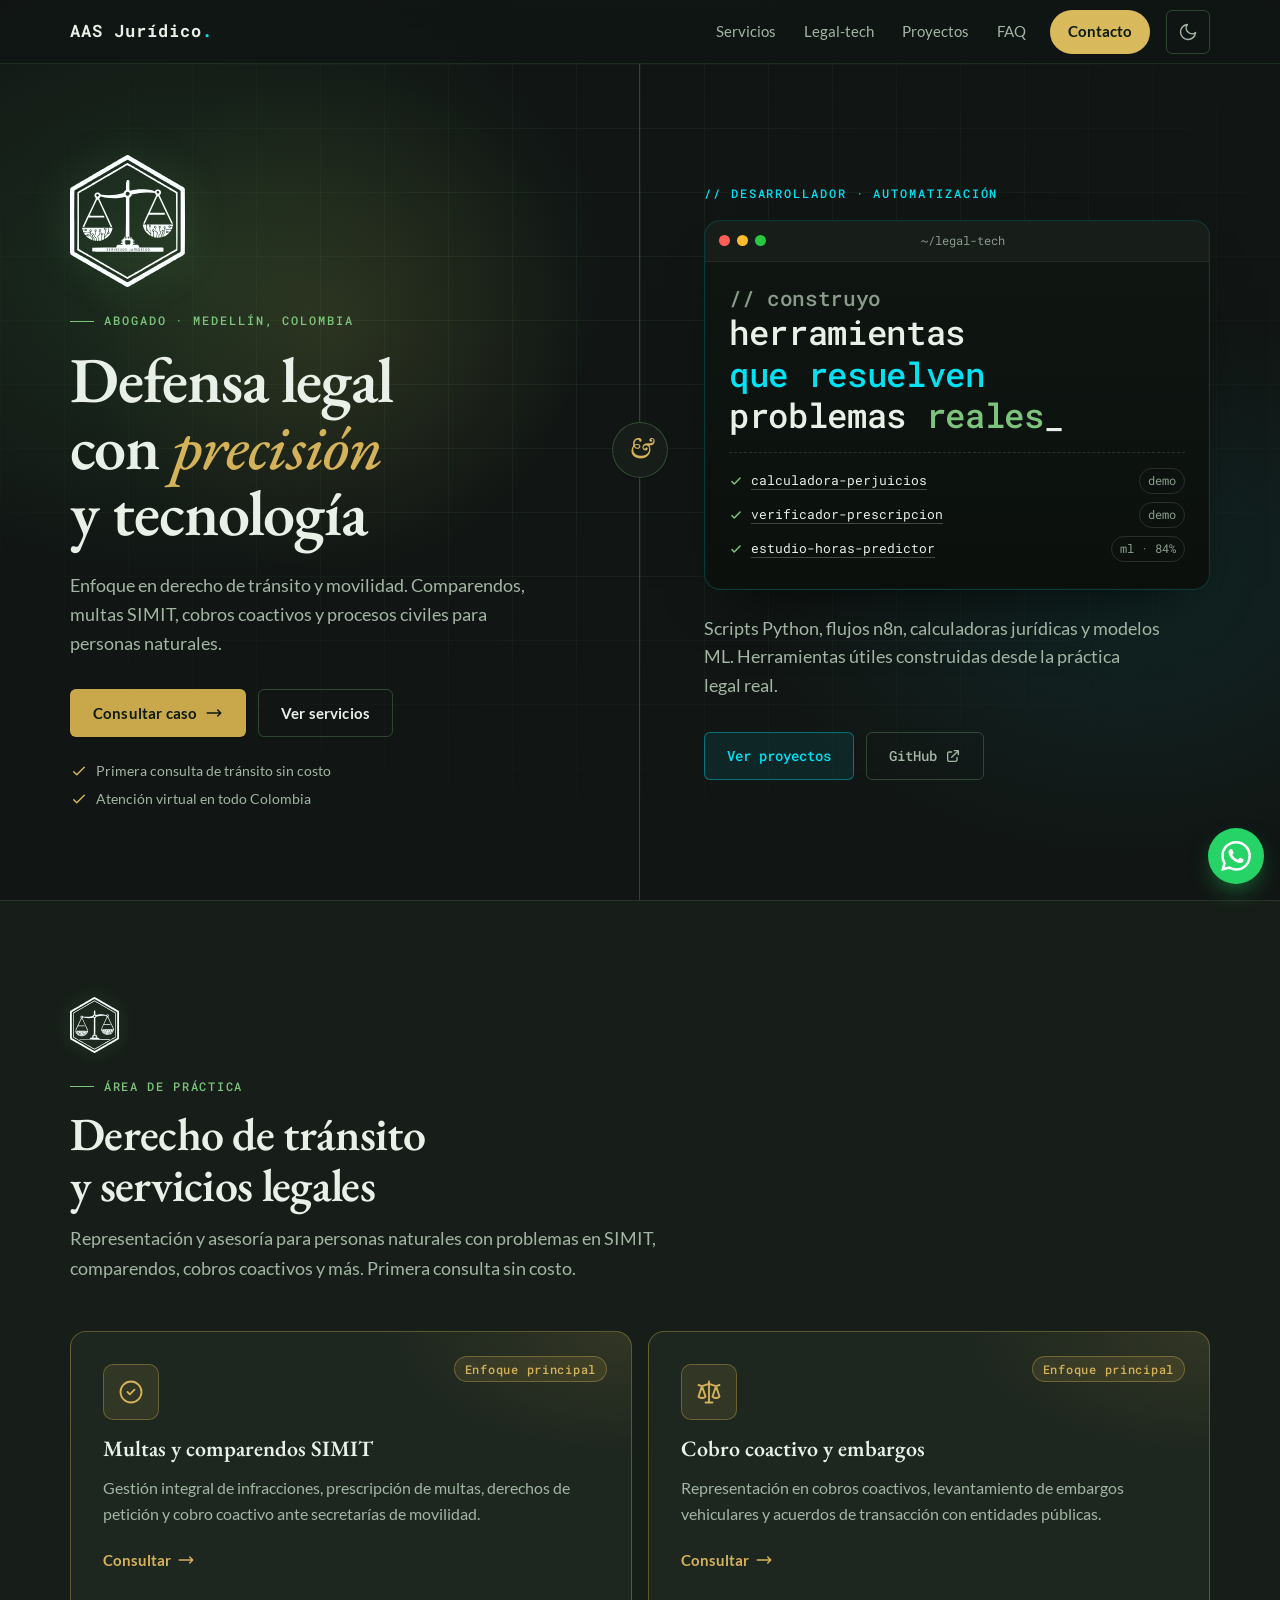
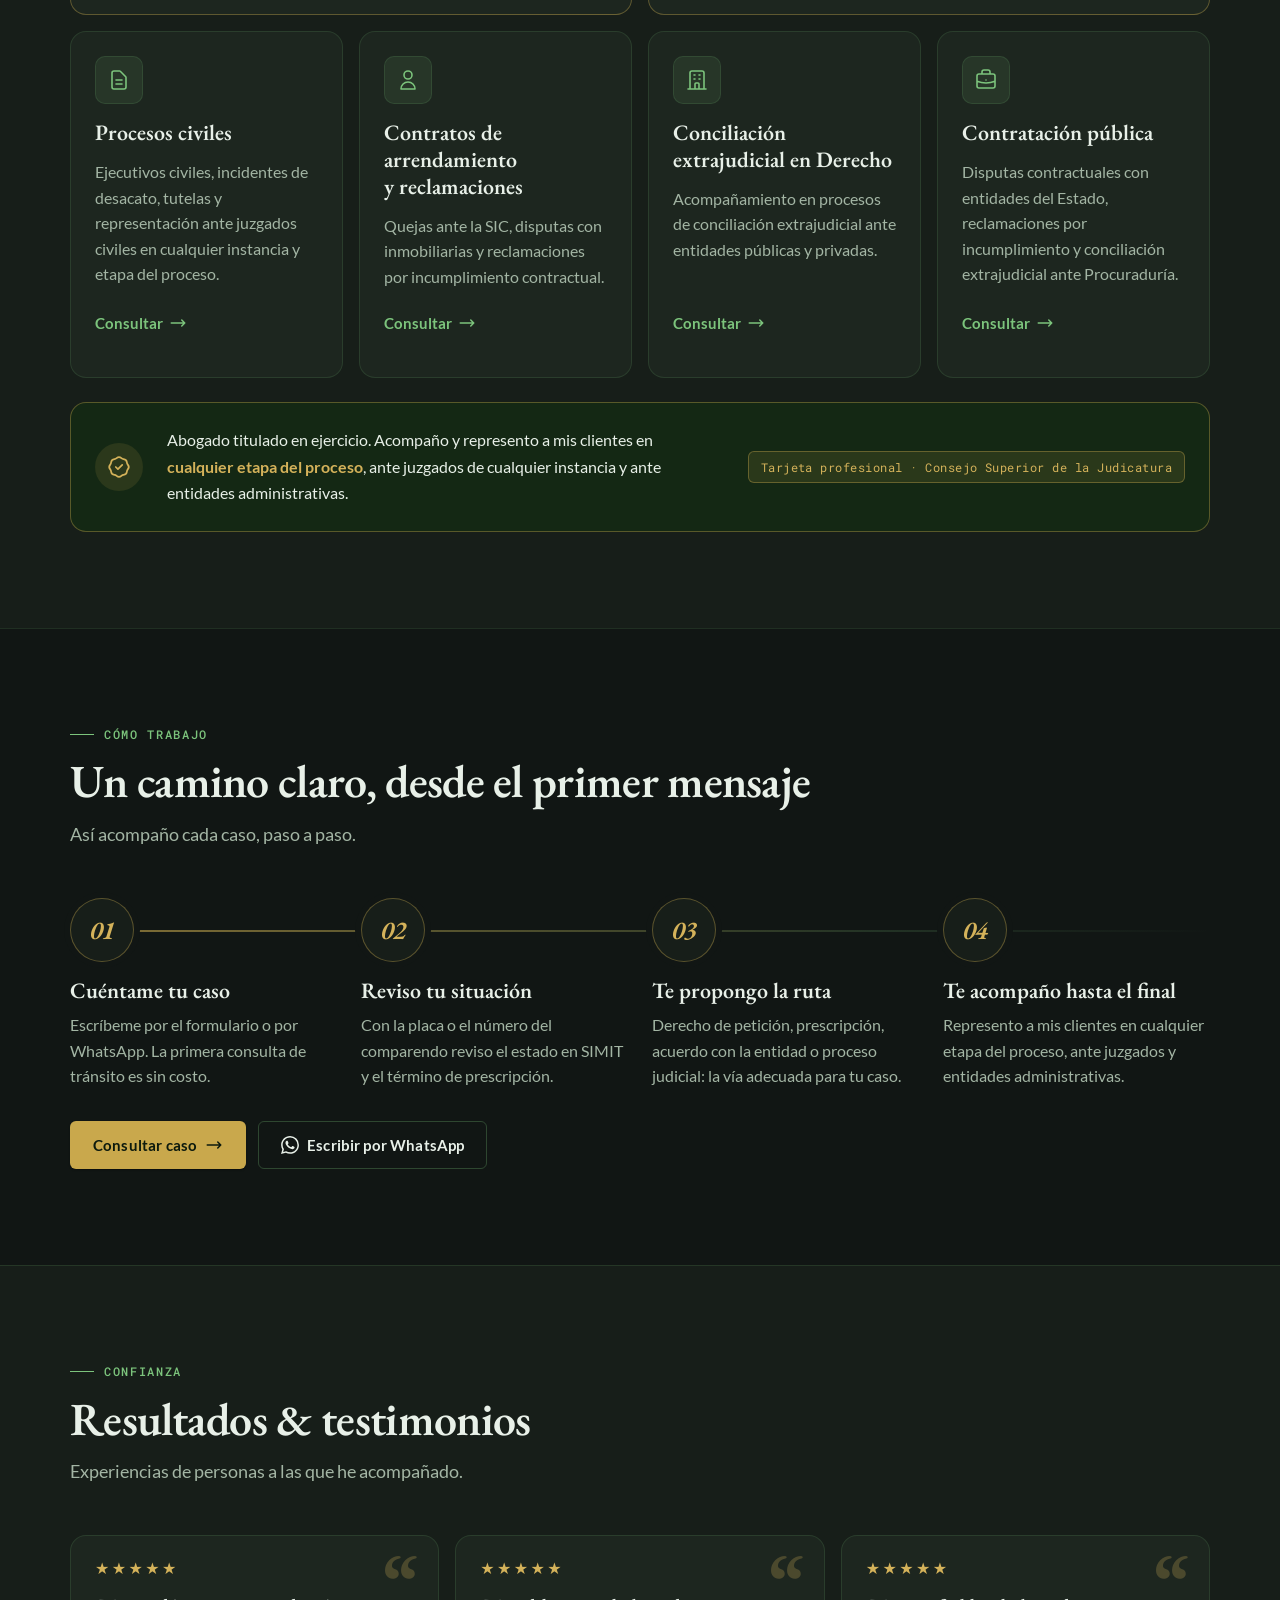
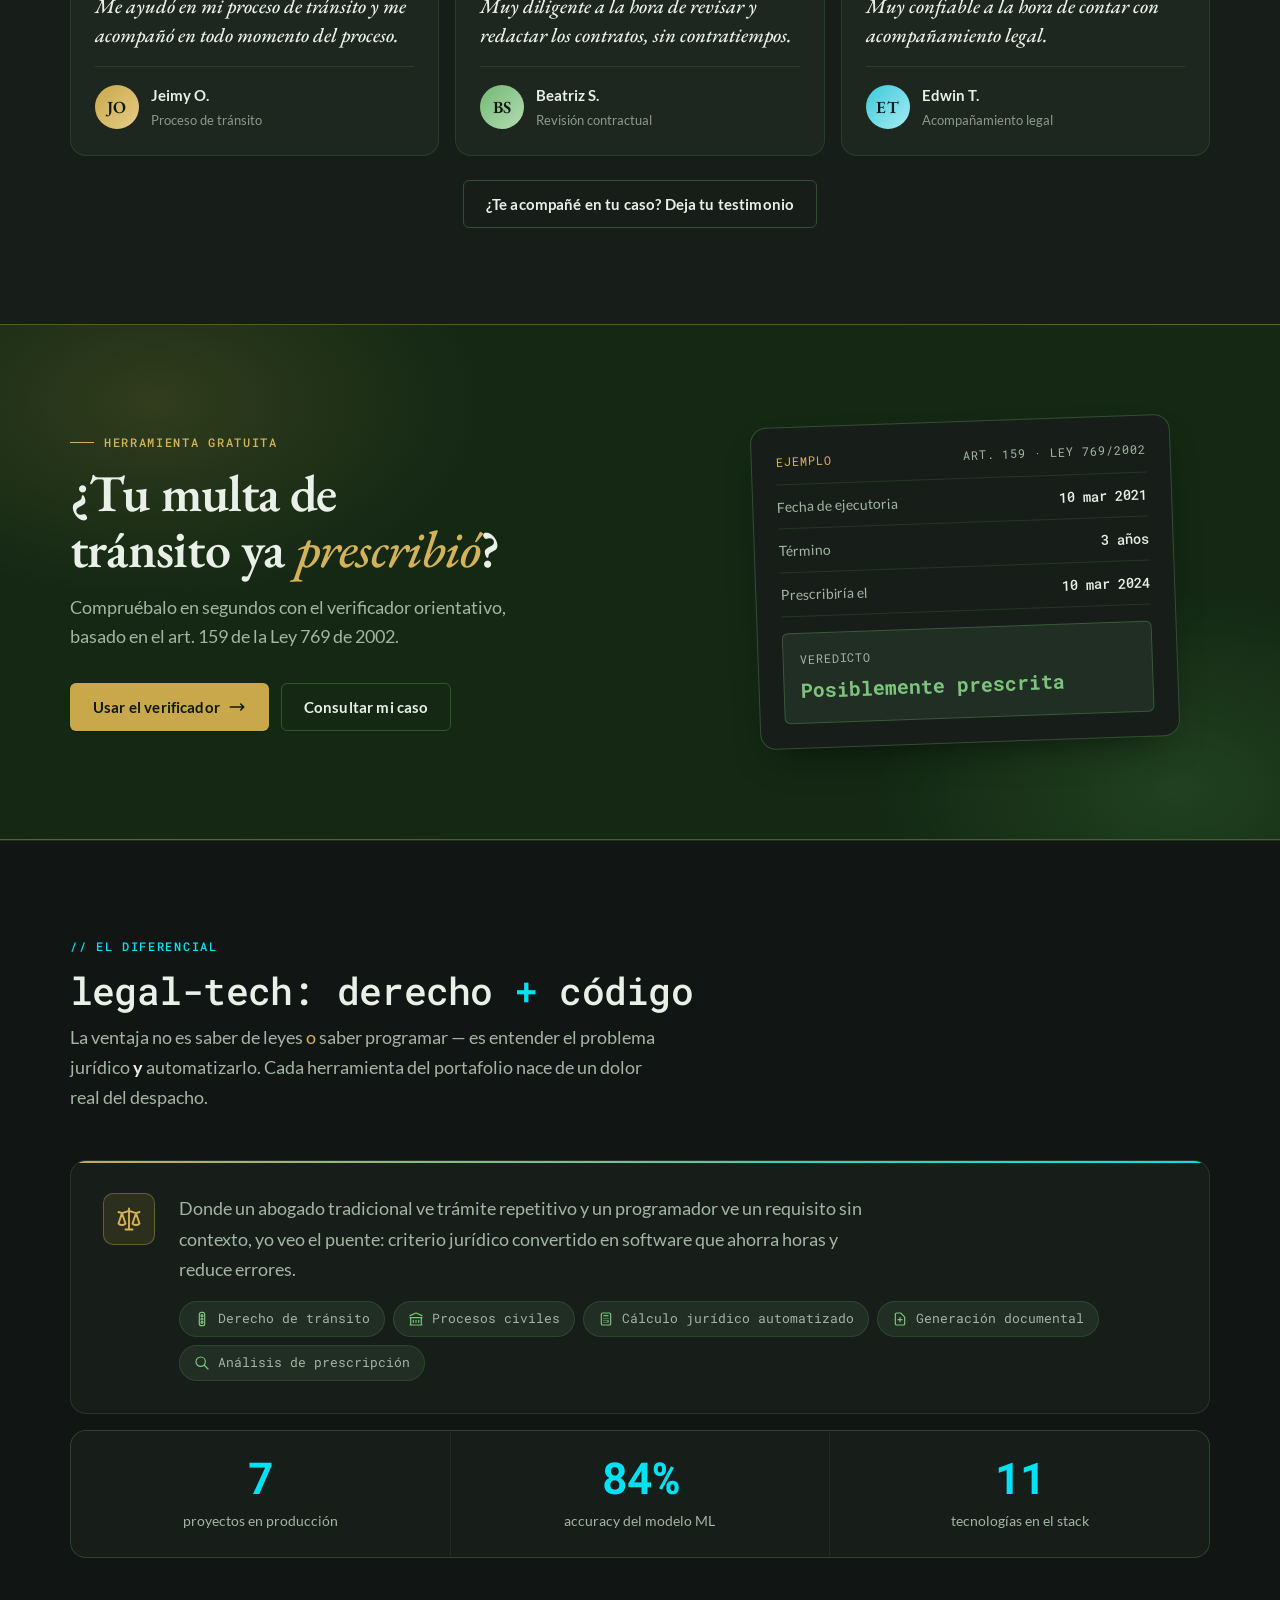
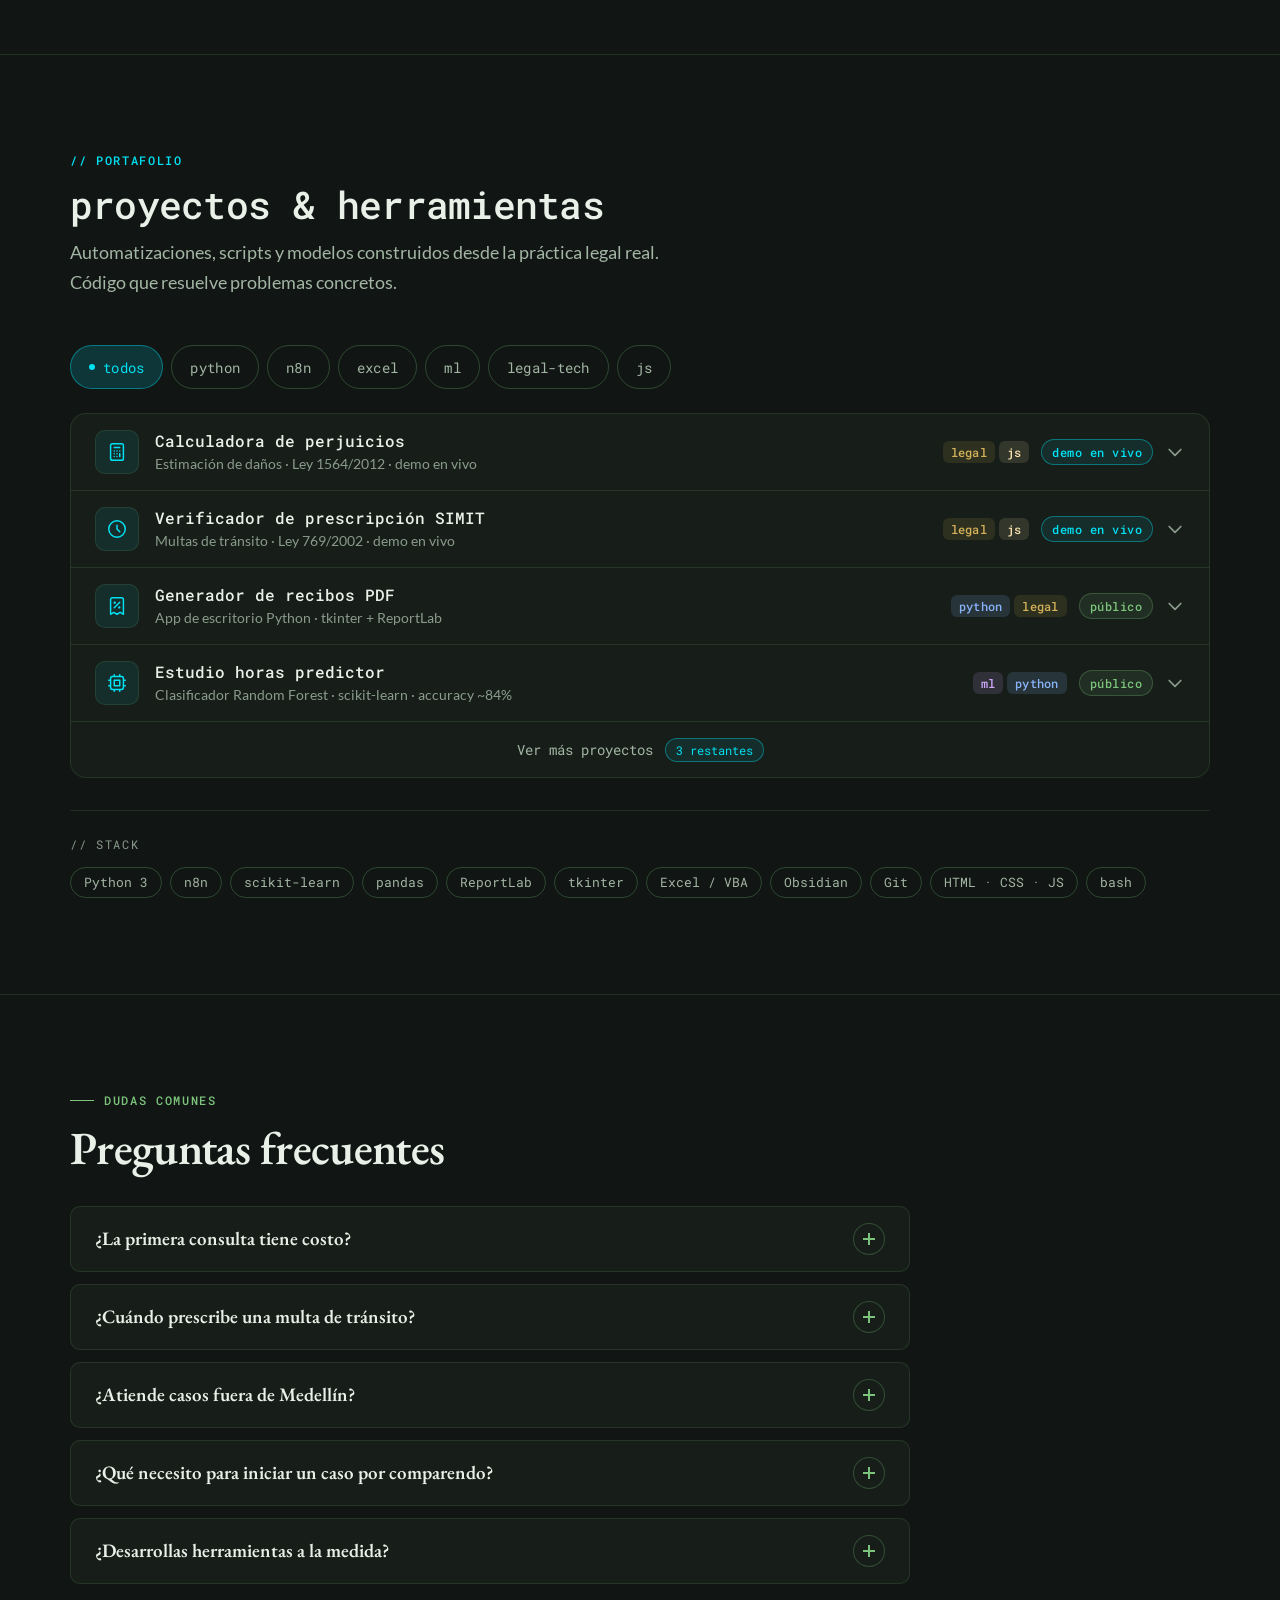
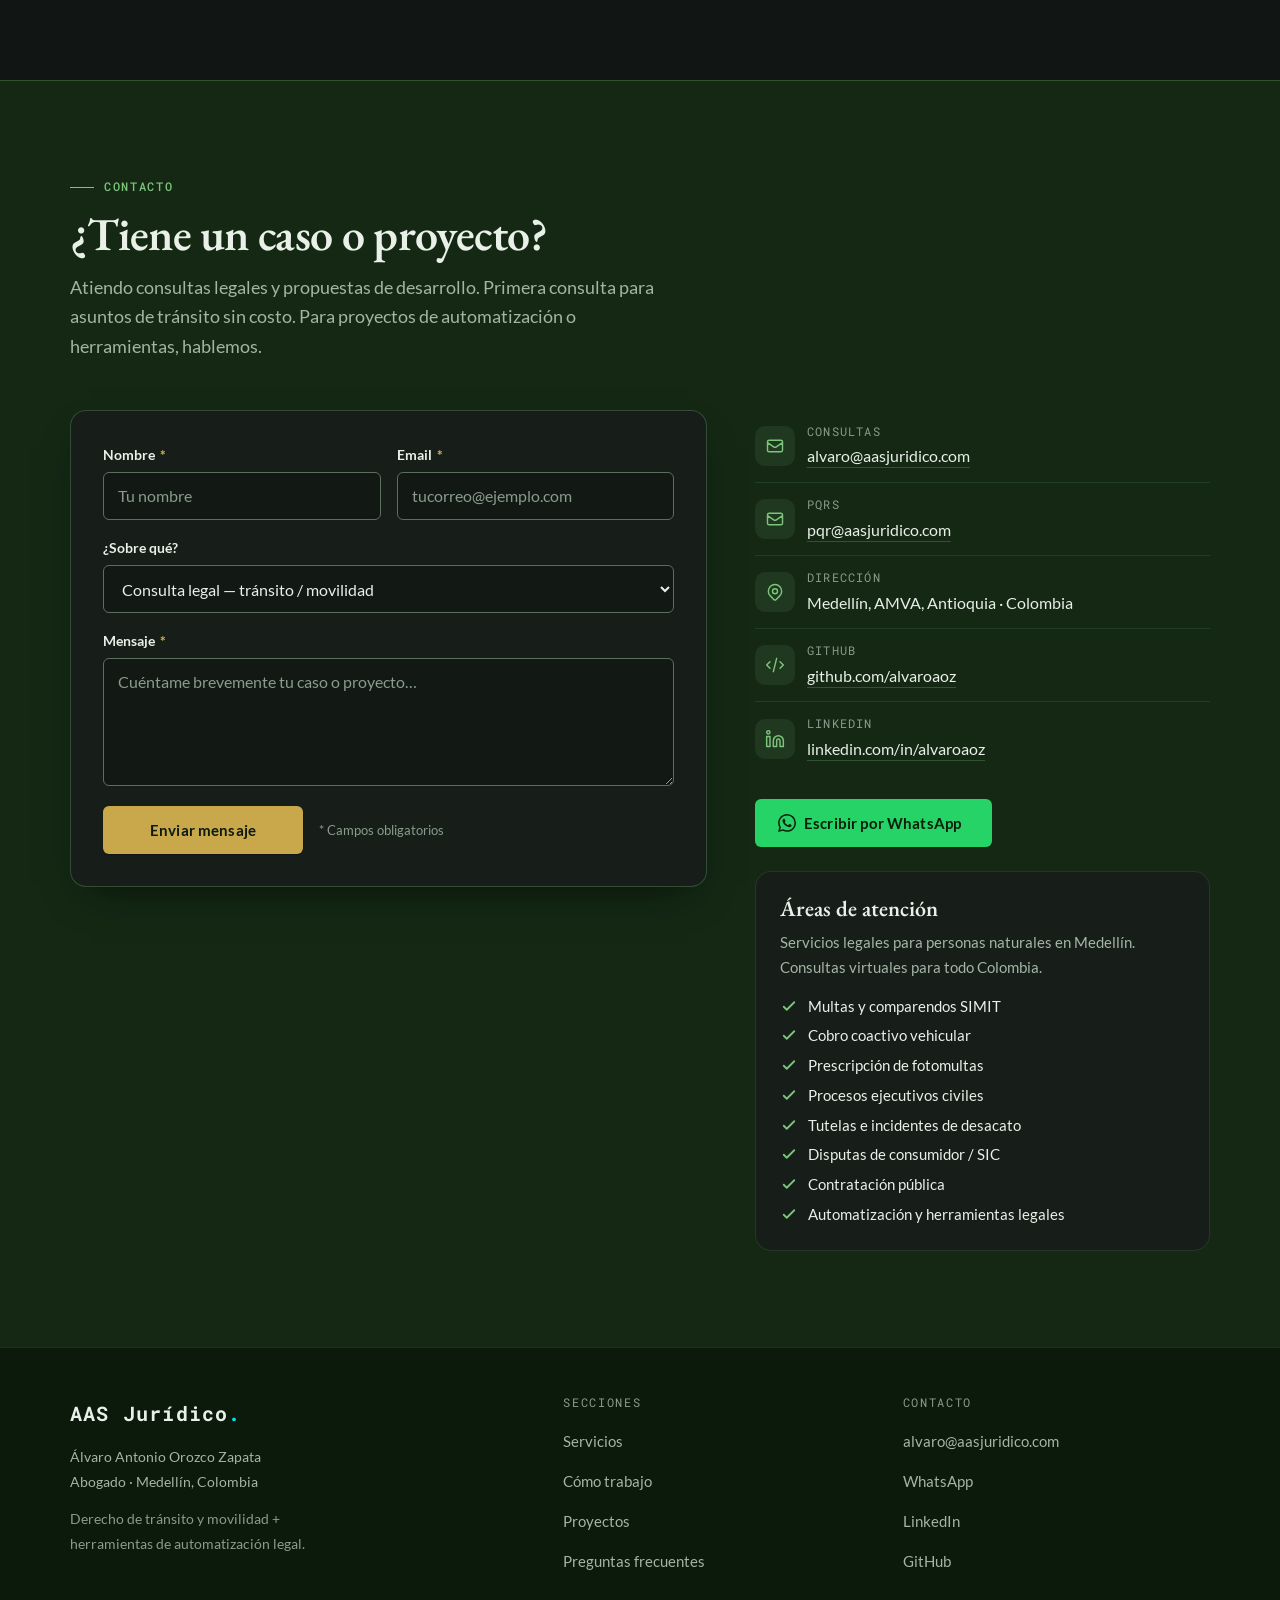
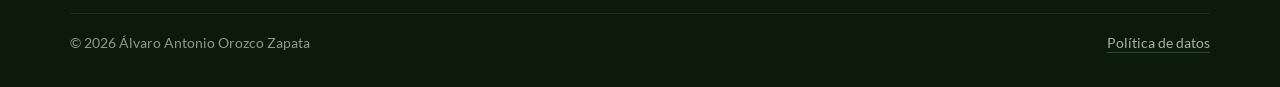
==== index.html @ e2367cb9 "chore: rebrand page titles and logo text to AAS Jurídico Co-Authored-By: Claude Opus 5.5 <noreply@an" ====
<!DOCTYPE html>
<html lang="es">
<head>
  <meta charset="UTF-8">
  <meta http-equiv="X-UA-Compatible" content="IE=edge">
  <meta name="viewport" content="width=device-width, initial-scale=1.0">

  <!-- Seguridad: Content-Security-Policy y políticas defensivas -->
  <meta http-equiv="Content-Security-Policy" content="default-src 'self'; script-src 'self' 'unsafe-inline'; style-src 'self' 'unsafe-inline'; font-src 'self' data:; img-src 'self' data:; connect-src 'self' https://api.web3forms.com; object-src 'none'; base-uri 'self'; form-action 'self'; upgrade-insecure-requests">
  <meta name="referrer" content="strict-origin-when-cross-origin">

  <meta name="description" content="Álvaro Orozco — Abogado con enfoque en tránsito y movilidad en Medellín. Desarrollador de herramientas de automatización legal con Python, n8n y ML.">
  <meta name="author" content="Álvaro Antonio Orozco Zapata">
  <meta name="color-scheme" content="dark light">
  <meta name="theme-color" content="#111614">
  <link rel="canonical" href="https://www.aasjuridico.com/">

  <!-- Open Graph / redes sociales -->
  <meta property="og:type" content="website">
  <meta property="og:url" content="https://www.aasjuridico.com/">
  <meta property="og:title" content="AAS Jurídico — Abogado de tránsito en Medellín">
  <meta property="og:description" content="Derecho de tránsito y movilidad en Medellín + herramientas de automatización legal con Python, n8n y ML.">
  <meta property="og:locale" content="es_CO">
  <meta property="og:image" content="https://www.aasjuridico.com/src/img/og-image.jpg">
  <meta property="og:image:type" content="image/jpeg">
  <meta property="og:image:alt" content="Álvaro Orozco — Abogado · Medellín · automatización legal">
  <meta property="og:image:width" content="1200">
  <meta property="og:image:height" content="630">
  <meta name="twitter:card" content="summary_large_image">
  <meta name="twitter:title" content="AAS Jurídico — Abogado de tránsito en Medellín">
  <meta name="twitter:description" content="Derecho de tránsito y movilidad en Medellín + automatización legal con Python, n8n y ML.">
  <meta name="twitter:image" content="https://www.aasjuridico.com/src/img/og-image.jpg">

  <title>AAS Jurídico — Abogado de tránsito en Medellín</title>

  <link rel="icon" type="image/svg+xml" href="/src/img/logo-iso.svg">
  <link rel="apple-touch-icon" href="/src/img/icon-192.png">
  <link rel="manifest" href="/manifest.webmanifest">

  <!-- Fuentes autoalojadas: sin peticiones a Google; precarga las del primer pintado -->
  <link rel="preload" href="/css/fonts/lato-400.woff2" as="font" type="font/woff2" crossorigin>
  <link rel="preload" href="/css/fonts/eb-garamond-500-700.woff2" as="font" type="font/woff2" crossorigin>
  <link rel="stylesheet" href="/css/fonts.css?v=8">
  <link rel="stylesheet" href="css/main.css?v=8">

  <!-- Evita parpadeo de tema: aplica el tema guardado antes de pintar.
       La clase .js habilita las animaciones de scroll (sin JS el contenido se ve igual). -->
  <script>
    (function () {
      var d = document.documentElement;
      d.classList.add('js');
      try {
        if (localStorage.getItem('aoz-theme') === 'light') {
          d.setAttribute('data-theme', 'light');
          document.querySelector('meta[name="theme-color"]').setAttribute('content', '#f5f7f4');
        }
      } catch (e) {}
    })();
  </script>
</head>
<body>

<!-- Accesibilidad: salto al contenido -->
<a href="#main" class="skip-link">Saltar al contenido</a>

<!-- Barra de progreso de scroll -->
<div class="scroll-progress" id="scroll-progress" aria-hidden="true"></div>

<!-- NAV -->
<nav class="nav" aria-label="Navegación principal">
  <div class="nav__inner">
    <a href="#" class="nav__logo" aria-label="Inicio">
      <span class="nav__logo-text">AAS Jurídico<span class="nav__logo-dot">.</span></span>
    </a>
    <div class="nav__right">
      <button class="theme-toggle" id="theme-toggle" aria-label="Cambiar tema claro u oscuro" title="Cambiar tema">
        <svg width="24" height="24" class="icon-moon" viewBox="0 0 24 24" aria-hidden="true"><path d="M21 12.79A9 9 0 1111.21 3 7 7 0 0021 12.79z"/></svg>
        <svg width="24" height="24" class="icon-sun" viewBox="0 0 24 24" aria-hidden="true"><circle cx="12" cy="12" r="4"/><path d="M12 2v2m0 16v2M4.93 4.93l1.41 1.41m11.32 11.32l1.41 1.41M2 12h2m16 0h2M4.93 19.07l1.41-1.41m11.32-11.32l1.41-1.41"/></svg>
      </button>
      <button class="nav__toggle" aria-label="Abrir menú" aria-expanded="false" aria-controls="nav-menu">
        <svg width="24" height="24" class="icon-menu" viewBox="0 0 24 24" aria-hidden="true"><path d="M4 6h16M4 12h16M4 18h16"/></svg>
        <svg width="24" height="24" class="icon-close" viewBox="0 0 24 24" aria-hidden="true"><path d="M6 6l12 12M18 6L6 18"/></svg>
      </button>
    </div>
    <ul class="nav__menu" id="nav-menu" role="list">
      <li class="nav__menu-section">Derecho</li>
      <li><a href="#derecho">Servicios</a></li>
      <li class="nav__menu-section">&lt;dev/&gt;</li>
      <li><a href="#legaltech">Legal-tech</a></li>
      <li><a href="#proyectos">Proyectos</a></li>
      <li><a href="#faq">FAQ</a></li>
      <li><a href="#contacto" class="nav__pill">Contacto</a></li>
    </ul>
  </div>
</nav>

<main id="main">

<!-- HERO -->
<section class="hero" aria-label="Presentación">

  <div class="hero__glow" aria-hidden="true"></div>

  <div class="hero__law">
    <div class="hero__law-logo fade-up delay-1">
      <img src="/src/img/logo-full.svg" alt="Álvaro Orozco Servicios Jurídicos" class="hero__law-logo-img" width="115" height="132" fetchpriority="high" decoding="async">
    </div>
    <p class="hero__eyebrow fade-up delay-2">Abogado · Medellín, Colombia</p>
    <h1 class="fade-up delay-3">
      Defensa legal<br>
      con <em>precisión</em><br>
      y tecnología
    </h1>
    <p class="hero__desc fade-up delay-4">
      Enfoque en derecho de tránsito y movilidad. Comparendos, multas SIMIT, cobros coactivos y procesos civiles para personas naturales.
    </p>
    <div class="hero__ctas fade-up delay-5">
      <a href="#contacto" class="btn-gold">Consultar caso<svg width="24" height="24" viewBox="0 0 24 24" aria-hidden="true"><path d="M17 8l4 4m0 0l-4 4m4-4H3"/></svg></a>
      <a href="#derecho"  class="btn-outline-green">Ver servicios</a>
    </div>
    <ul class="hero__trust fade-up delay-5">
      <li><svg width="24" height="24" viewBox="0 0 24 24" aria-hidden="true"><path d="M5 13l4 4L19 7"/></svg>Primera consulta de tránsito sin costo</li>
      <li><svg width="24" height="24" viewBox="0 0 24 24" aria-hidden="true"><path d="M5 13l4 4L19 7"/></svg>Atención virtual en todo Colombia</li>
    </ul>
  </div>

  <div class="hero__divider" aria-hidden="true">&amp;</div>

  <div class="hero__dev">
    <p class="hero__eyebrow fade-up delay-1">// desarrollador · automatización</p>
    <div class="terminal fade-up delay-2">
      <div class="terminal__bar" aria-hidden="true">
        <span class="terminal__dot"></span><span class="terminal__dot"></span><span class="terminal__dot"></span>
        <span class="terminal__title">~/legal-tech</span>
      </div>
      <div class="terminal__body">
        <h2 class="terminal__heading">
          <span class="t-line c-dim">// construyo</span>
          <span class="t-line">herramientas</span>
          <span class="t-line c-cyan">que resuelven</span>
          <span class="t-line">problemas<span class="c-green"> reales</span><span class="cursor" aria-hidden="true">_</span></span>
        </h2>
        <ul class="terminal__log" aria-label="Demos y proyectos destacados">
          <li><a href="#proyectos" data-abrir="calculadora-perjuicios">calculadora-perjuicios</a><span class="t-tag">demo</span></li>
          <li><a href="#proyectos" data-abrir="verificador-prescripcion">verificador-prescripcion</a><span class="t-tag">demo</span></li>
          <li><a href="#proyectos" data-abrir="estudio-horas-predictor">estudio-horas-predictor</a><span class="t-tag">ml · 84%</span></li>
        </ul>
      </div>
    </div>
    <p class="hero__desc fade-up delay-3">
      Scripts Python, flujos n8n, calculadoras jurídicas y modelos ML. Herramientas útiles construidas desde la práctica legal real.
    </p>
    <div class="hero__ctas fade-up delay-4">
      <a href="#proyectos" class="btn-cyan">Ver proyectos</a>
      <a href="https://github.com/alvaroaoz" target="_blank" rel="noopener noreferrer" class="btn-outline-cyan">GitHub<svg width="24" height="24" viewBox="0 0 24 24" aria-hidden="true"><path d="M10 6H6a2 2 0 00-2 2v10a2 2 0 002 2h10a2 2 0 002-2v-4M14 4h6m0 0v6m0-6L10 14"/></svg><span class="sr-only">(se abre en una pestaña nueva)</span></a>
    </div>
  </div>

</section>

<!-- DERECHO -->
<section id="derecho" class="section" aria-label="Servicios jurídicos">
  <div class="section__inner">

    <div class="section__law-header">
      <img src="/src/img/logo-iso.svg" alt="" class="section__law-logo-img" width="49" height="56" aria-hidden="true" loading="lazy" decoding="async">
    </div>
    <span class="section__label section__label--law">Área de práctica</span>
    <h2 class="section__title section__title--serif">
      Derecho de tránsito<br>y servicios legales
    </h2>
    <p class="section__sub">
      Representación y asesoría para personas naturales con problemas en SIMIT, comparendos, cobros coactivos y más. Primera consulta sin costo.
    </p>

    <div class="law-grid">
      <article class="law-card law-card--core reveal">
        <span class="law-card__badge">Enfoque principal</span>
        <div class="law-card__icon" aria-hidden="true"><svg width="24" height="24" viewBox="0 0 24 24"><path d="M9 12l2 2 4-4m6 2a9 9 0 11-18 0 9 9 0 0118 0z"/></svg></div>
        <h3>Multas y comparendos SIMIT</h3>
        <p>Gestión integral de infracciones, prescripción de multas, derechos de petición y cobro coactivo ante secretarías de movilidad.</p>
        <a class="law-card__link" href="#contacto" data-tipo="Consulta legal — tránsito/movilidad">Consultar<span class="sr-only"> sobre multas y comparendos SIMIT</span><svg width="24" height="24" viewBox="0 0 24 24" aria-hidden="true"><path d="M17 8l4 4m0 0l-4 4m4-4H3"/></svg></a>
      </article>
      <article class="law-card law-card--core reveal">
        <span class="law-card__badge">Enfoque principal</span>
        <div class="law-card__icon" aria-hidden="true"><svg width="24" height="24" viewBox="0 0 24 24"><path d="M3 6l3 1m0 0l-3 9a5 5 0 006 0M6 7l3 9M6 7l6-2m6 2l3-1m-3 1l-3 9a5 5 0 006 0M18 7l3 9m-3-9l-6-2m0-2v2m0 16V5m0 16H9m3 0h3"/></svg></div>
        <h3>Cobro coactivo y embargos</h3>
        <p>Representación en cobros coactivos, levantamiento de embargos vehiculares y acuerdos de transacción con entidades públicas.</p>
        <a class="law-card__link" href="#contacto" data-tipo="Consulta legal — tránsito/movilidad">Consultar<span class="sr-only"> sobre cobro coactivo y embargos</span><svg width="24" height="24" viewBox="0 0 24 24" aria-hidden="true"><path d="M17 8l4 4m0 0l-4 4m4-4H3"/></svg></a>
      </article>
      <article class="law-card reveal">
        <div class="law-card__icon" aria-hidden="true"><svg width="24" height="24" viewBox="0 0 24 24"><path d="M9 12h6m-6 4h6m2 5H7a2 2 0 01-2-2V5a2 2 0 012-2h5.586a1 1 0 01.707.293l5.414 5.414a1 1 0 01.293.707V19a2 2 0 01-2 2z"/></svg></div>
        <h3>Procesos civiles</h3>
        <p>Ejecutivos civiles, incidentes de desacato, tutelas y representación ante juzgados civiles en cualquier instancia y etapa del proceso.</p>
        <a class="law-card__link" href="#contacto" data-tipo="Consulta legal — proceso civil">Consultar<span class="sr-only"> sobre procesos civiles</span><svg width="24" height="24" viewBox="0 0 24 24" aria-hidden="true"><path d="M17 8l4 4m0 0l-4 4m4-4H3"/></svg></a>
      </article>
      <article class="law-card reveal">
        <div class="law-card__icon" aria-hidden="true"><svg width="24" height="24" viewBox="0 0 24 24"><path d="M16 7a4 4 0 11-8 0 4 4 0 018 0zM12 14a7 7 0 00-7 7h14a7 7 0 00-7-7z"/></svg></div>
        <h3>Contratos de arrendamiento y reclamaciones</h3>
        <p>Quejas ante la SIC, disputas con inmobiliarias y reclamaciones por incumplimiento contractual.</p>
        <a class="law-card__link" href="#contacto" data-tipo="Consulta legal — otro">Consultar<span class="sr-only"> sobre contratos de arrendamiento y reclamaciones</span><svg width="24" height="24" viewBox="0 0 24 24" aria-hidden="true"><path d="M17 8l4 4m0 0l-4 4m4-4H3"/></svg></a>
      </article>
      <article class="law-card reveal">
        <div class="law-card__icon" aria-hidden="true"><svg width="24" height="24" viewBox="0 0 24 24"><path d="M19 21V5a2 2 0 00-2-2H7a2 2 0 00-2 2v16m14 0h2m-2 0h-5m-9 0H3m2 0h5M9 7h1m-1 4h1m4-4h1m-1 4h1m-5 10v-5a1 1 0 011-1h2a1 1 0 011 1v5m-4 0h4"/></svg></div>
        <h3>Conciliación extrajudicial en Derecho</h3>
        <p>Acompañamiento en procesos de conciliación extrajudicial ante entidades públicas y privadas.</p>
        <a class="law-card__link" href="#contacto" data-tipo="Consulta legal — otro">Consultar<span class="sr-only"> sobre conciliación extrajudicial en derecho</span><svg width="24" height="24" viewBox="0 0 24 24" aria-hidden="true"><path d="M17 8l4 4m0 0l-4 4m4-4H3"/></svg></a>
      </article>
      <article class="law-card reveal">
        <div class="law-card__icon" aria-hidden="true"><svg width="24" height="24" viewBox="0 0 24 24"><path d="M21 13.255A24 24 0 0112 15c-3.183 0-6.22-.62-9-1.745M16 6V4a2 2 0 00-2-2h-4a2 2 0 00-2 2v2m4 6h.01M5 20h14a2 2 0 002-2V8a2 2 0 00-2-2H5a2 2 0 00-2 2v10a2 2 0 002 2z"/></svg></div>
        <h3>Contratación pública</h3>
        <p>Disputas contractuales con entidades del Estado, reclamaciones por incumplimiento y conciliación extrajudicial ante Procuraduría.</p>
        <a class="law-card__link" href="#contacto" data-tipo="Consulta legal — otro">Consultar<span class="sr-only"> sobre contratación pública</span><svg width="24" height="24" viewBox="0 0 24 24" aria-hidden="true"><path d="M17 8l4 4m0 0l-4 4m4-4H3"/></svg></a>
      </article>
    </div>

    <div class="tp-box reveal">
      <div class="tp-box__icon" aria-hidden="true"><svg width="24" height="24" viewBox="0 0 24 24"><path d="M9 12l2 2 4-4M7.835 4.697a3.42 3.42 0 001.946-.806 3.42 3.42 0 014.438 0 3.42 3.42 0 001.946.806 3.42 3.42 0 013.138 3.138 3.42 3.42 0 00.806 1.946 3.42 3.42 0 010 4.438 3.42 3.42 0 00-.806 1.946 3.42 3.42 0 01-3.138 3.138 3.42 3.42 0 00-1.946.806 3.42 3.42 0 01-4.438 0 3.42 3.42 0 00-1.946-.806 3.42 3.42 0 01-3.138-3.138 3.42 3.42 0 00-.806-1.946 3.42 3.42 0 010-4.438 3.42 3.42 0 00.806-1.946 3.42 3.42 0 013.138-3.138z"/></svg></div>
      <p>Abogado titulado en ejercicio. Acompaño y represento a mis clientes en <strong>cualquier etapa del proceso</strong>, ante juzgados de cualquier instancia y ante entidades administrativas.</p>
      <span class="tp-badge">Tarjeta profesional · Consejo Superior de la Judicatura</span>
    </div>

  </div>
</section>

<!-- CÓMO TRABAJO -->
<section id="proceso" class="section section--process" aria-labelledby="proceso-title">
  <div class="section__inner">
    <span class="section__label section__label--law">Cómo trabajo</span>
    <h2 class="section__title section__title--serif" id="proceso-title">Un camino claro, desde el primer mensaje</h2>
    <p class="section__sub">Así acompaño cada caso, paso a paso.</p>

    <ol class="steps" role="list">
      <li class="step reveal">
        <span class="step__num" aria-hidden="true">01</span>
        <h3 class="step__title">Cuéntame tu caso</h3>
        <p>Escríbeme por el formulario o por WhatsApp. La primera consulta de tránsito es sin costo.</p>
      </li>
      <li class="step reveal">
        <span class="step__num" aria-hidden="true">02</span>
        <h3 class="step__title">Reviso tu situación</h3>
        <p>Con la placa o el número del comparendo reviso el estado en SIMIT y el término de prescripción.</p>
      </li>
      <li class="step reveal">
        <span class="step__num" aria-hidden="true">03</span>
        <h3 class="step__title">Te propongo la ruta</h3>
        <p>Derecho de petición, prescripción, acuerdo con la entidad o proceso judicial: la vía adecuada para tu caso.</p>
      </li>
      <li class="step reveal">
        <span class="step__num" aria-hidden="true">04</span>
        <h3 class="step__title">Te acompaño hasta el final</h3>
        <p>Represento a mis clientes en cualquier etapa del proceso, ante juzgados y entidades administrativas.</p>
      </li>
    </ol>

    <div class="process__cta reveal">
      <a href="#contacto" class="btn-gold">Consultar caso<svg width="24" height="24" viewBox="0 0 24 24" aria-hidden="true"><path d="M17 8l4 4m0 0l-4 4m4-4H3"/></svg></a>
      <a href="https://wa.me/573027400632?text=Hola%2C%20quiero%20consultar%20sobre..." class="btn-outline-green" target="_blank" rel="noopener noreferrer"><svg width="24" height="24" viewBox="0 0 24 24" aria-hidden="true"><path d="M17.472 14.382c-.297-.149-1.758-.867-2.03-.967-.273-.099-.471-.148-.67.15-.197.297-.767.966-.94 1.164-.173.199-.347.223-.644.075-.297-.15-1.255-.463-2.39-1.475-.883-.788-1.48-1.761-1.653-2.059-.173-.297-.018-.458.13-.606.134-.133.298-.347.446-.52.149-.174.198-.298.298-.497.099-.198.05-.371-.025-.52-.075-.149-.669-1.612-.916-2.207-.242-.579-.487-.5-.669-.51-.173-.008-.371-.01-.57-.01-.198 0-.52.074-.792.372-.272.297-1.04 1.016-1.04 2.479 0 1.462 1.065 2.875 1.213 3.074.149.198 2.096 3.2 5.077 4.487.709.306 1.262.489 1.694.625.712.227 1.36.195 1.871.118.571-.085 1.758-.719 2.006-1.413.248-.694.248-1.289.173-1.413-.074-.124-.272-.198-.57-.347m-5.421 7.403h-.004a9.87 9.87 0 01-5.031-1.378l-.361-.214-3.741.982.998-3.648-.235-.374a9.86 9.86 0 01-1.51-5.26c.001-5.45 4.436-9.884 9.888-9.884 2.64 0 5.122 1.03 6.988 2.898a9.825 9.825 0 012.893 6.994c-.003 5.45-4.437 9.884-9.885 9.884m8.413-18.297A11.815 11.815 0 0012.05 0C5.495 0 .16 5.335.157 11.892c0 2.096.547 4.142 1.588 5.945L.057 24l6.305-1.654a11.882 11.882 0 005.683 1.448h.005c6.554 0 11.89-5.335 11.893-11.893a11.821 11.821 0 00-3.48-8.413z"/></svg>Escribir por WhatsApp<span class="sr-only"> (se abre en una pestaña nueva)</span></a>
    </div>
  </div>
</section>

<!-- RESULTADOS / TESTIMONIOS -->
<section id="resultados" class="section section--testi" aria-label="Resultados y testimonios">
  <div class="section__inner">
    <span class="section__label section__label--law">Confianza</span>
    <h2 class="section__title section__title--serif">Resultados &amp; testimonios</h2>
    <p class="section__sub">
      Experiencias de personas a las que he acompañado.
    </p>

    <div class="testi-grid">
      <figure class="testi-card reveal">
        <div class="testi-card__stars" role="img" aria-label="5 de 5 estrellas">★★★★★</div>
        <blockquote>Me ayudó en mi proceso de tránsito y me acompañó en todo momento del proceso.</blockquote>
        <figcaption><span class="testi-card__avatar" aria-hidden="true">JO</span><span class="testi-card__who"><span class="testi-card__name">Jeimy O.</span><span class="testi-card__case">Proceso de tránsito</span></span></figcaption>
      </figure>
      <figure class="testi-card reveal">
        <div class="testi-card__stars" role="img" aria-label="5 de 5 estrellas">★★★★★</div>
        <blockquote>Muy diligente a la hora de revisar y redactar los contratos, sin contratiempos.</blockquote>
        <figcaption><span class="testi-card__avatar" aria-hidden="true">BS</span><span class="testi-card__who"><span class="testi-card__name">Beatriz S.</span><span class="testi-card__case">Revisión contractual</span></span></figcaption>
      </figure>
      <figure class="testi-card reveal">
        <div class="testi-card__stars" role="img" aria-label="5 de 5 estrellas">★★★★★</div>
        <blockquote>Muy confiable a la hora de contar con acompañamiento legal.</blockquote>
        <figcaption><span class="testi-card__avatar" aria-hidden="true">ET</span><span class="testi-card__who"><span class="testi-card__name">Edwin T.</span><span class="testi-card__case">Acompañamiento legal</span></span></figcaption>
      </figure>
    </div>

    <details class="testi-leave reveal">
      <summary class="btn-outline-green">¿Te acompañé en tu caso? Deja tu testimonio</summary>
      <form class="contact-form testi-form" id="testi-form" autocomplete="on">
        <input type="hidden" name="access_key" value="b7d80fa3-d1ab-4eb9-ac18-b5873f93e70f">
        <input type="hidden" name="subject" value="Nuevo testimonio desde aasjuridico.com">
        <input type="hidden" name="from_name" value="Testimonios AAS Jurídico">
        <input type="checkbox" name="botcheck" class="sr-only" tabindex="-1" autocomplete="off" aria-hidden="true">
        <div class="contact-form__row">
          <div class="field">
            <label for="tf-nombre">Nombre <span class="field__req" aria-hidden="true">*</span></label>
            <input type="text" id="tf-nombre" name="name" required maxlength="80" placeholder="Se publicará como nombre e inicial" autocomplete="name">
          </div>
          <div class="field">
            <label for="tf-caso">Tipo de caso</label>
            <select id="tf-caso" name="caso">
              <option>Proceso de tránsito</option>
              <option>Proceso civil</option>
              <option>Revisión contractual</option>
              <option>Acompañamiento legal</option>
              <option>Otro</option>
            </select>
          </div>
        </div>
        <div class="field">
          <label for="tf-estrellas">Calificación</label>
          <select id="tf-estrellas" name="estrellas">
            <option value="5">★★★★★ Excelente</option>
            <option value="4">★★★★ Muy bueno</option>
            <option value="3">★★★ Bueno</option>
            <option value="2">★★ Regular</option>
            <option value="1">★ Malo</option>
          </select>
        </div>
        <div class="field">
          <label for="tf-msg">Tu experiencia <span class="field__req" aria-hidden="true">*</span></label>
          <textarea id="tf-msg" name="message" required rows="3" maxlength="600" placeholder="Cuéntanos cómo fue el acompañamiento…"></textarea>
        </div>
        <label class="testi-form__consent">
          <input type="checkbox" name="autoriza_publicar" value="Sí" required>
          <span>Autorizo publicar mi testimonio en esta web con mi nombre e inicial del apellido, según la <a href="/politica.html">política de tratamiento de datos</a>.</span>
        </label>
        <div class="contact-form__footer">
          <button type="submit" class="btn-gold contact-form__submit">Enviar testimonio</button>
        </div>
        <p class="contact-form__status" role="status" aria-live="polite"></p>
      </form>
    </details>
  </div>
</section>

<!-- CTA: VERIFICADOR DE PRESCRIPCIÓN -->
<section class="cta-band" aria-labelledby="cta-verificador-title">
  <div class="cta-band__inner">
    <div class="cta-band__copy reveal">
      <span class="section__label section__label--gold">Herramienta gratuita</span>
      <h2 class="cta-band__title" id="cta-verificador-title">¿Tu multa de tránsito ya <em>prescribió</em>?</h2>
      <p class="cta-band__text">Compruébalo en segundos con el verificador orientativo, basado en el art. 159 de la Ley 769 de 2002.</p>
      <div class="cta-band__actions">
        <a href="#proyectos" class="btn-gold" data-abrir="verificador-prescripcion">Usar el verificador<svg width="24" height="24" viewBox="0 0 24 24" aria-hidden="true"><path d="M17 8l4 4m0 0l-4 4m4-4H3"/></svg></a>
        <a href="#contacto" class="btn-outline-green" data-tipo="Consulta legal — tránsito/movilidad">Consultar mi caso</a>
      </div>
    </div>
    <div class="cta-band__visual reveal" aria-hidden="true">
      <div class="verdict-card">
        <div class="verdict-card__top"><span class="verdict-card__tag">Ejemplo</span><span>art. 159 · Ley 769/2002</span></div>
        <dl class="verdict-card__rows">
          <div><dt>Fecha de ejecutoria</dt><dd>10 mar 2021</dd></div>
          <div><dt>Término</dt><dd>3 años</dd></div>
          <div><dt>Prescribiría el</dt><dd>10 mar 2024</dd></div>
        </dl>
        <div class="verdict-card__result">
          <span class="verdict-card__label">Veredicto</span>
          <strong class="verdict-card__value">Posiblemente prescrita</strong>
        </div>
      </div>
    </div>
  </div>
</section>

<!-- LEGAL-TECH -->
<section id="legaltech" class="section section--skills" aria-label="Legal-tech: el diferencial">
  <div class="section__inner">

    <span class="section__label section__label--dev">// el diferencial</span>
    <h2 class="section__title section__title--mono">legal-tech: derecho <span class="c-cyan">+</span> código</h2>
    <p class="section__sub">
      La ventaja no es saber de leyes <em>o</em> saber programar — es entender el problema jurídico <strong>y</strong> automatizarlo. Cada herramienta del portafolio nace de un dolor real del despacho.
    </p>

    <article class="legaltech-card reveal">
      <span class="legaltech-card__icon" aria-hidden="true"><svg width="24" height="24" viewBox="0 0 24 24"><path d="M3 6l3 1m0 0l-3 9a5.002 5.002 0 006.001 0M6 7l3 9M6 7l6-2m6 2l3-1m-3 1l-3 9a5.002 5.002 0 006.001 0M18 7l3 9m-3-9l-6-2m0-2v2m0 16V5m0 16H9m3 0h3"/></svg></span>
      <p class="legaltech-card__lead">
        Donde un abogado tradicional ve trámite repetitivo y un programador ve un requisito sin contexto, yo veo el puente: criterio jurídico convertido en software que ahorra horas y reduce errores.
      </p>
      <div class="skill-chips">
        <span class="skill-chip"><svg width="24" height="24" class="chip-ico" viewBox="0 0 24 24" aria-hidden="true"><rect x="8" y="2" width="8" height="20" rx="3"/><circle cx="12" cy="7" r="1.5"/><circle cx="12" cy="12" r="1.5"/><circle cx="12" cy="17" r="1.5"/></svg>Derecho de tránsito</span>
        <span class="skill-chip"><svg width="24" height="24" class="chip-ico" viewBox="0 0 24 24" aria-hidden="true"><path d="M8 14v3m4-3v3m4-3v3M3 21h18M3 10h18M3 7l9-4 9 4M4 10h16v11H4V10z"/></svg>Procesos civiles</span>
        <span class="skill-chip"><svg width="24" height="24" class="chip-ico" viewBox="0 0 24 24" aria-hidden="true"><path d="M9 7h6m0 10v-3m-3 3h.01M9 17h.01M9 14h.01M12 14h.01M15 11h.01M12 11h.01M9 11h.01M7 21h10a2 2 0 002-2V5a2 2 0 00-2-2H7a2 2 0 00-2 2v14a2 2 0 002 2z"/></svg>Cálculo jurídico automatizado</span>
        <span class="skill-chip"><svg width="24" height="24" class="chip-ico" viewBox="0 0 24 24" aria-hidden="true"><path d="M9 13h6m-3-3v6m5 5H7a2 2 0 01-2-2V5a2 2 0 012-2h5.586a1 1 0 01.707.293l5.414 5.414a1 1 0 01.293.707V19a2 2 0 01-2 2z"/></svg>Generación documental</span>
        <span class="skill-chip"><svg width="24" height="24" class="chip-ico" viewBox="0 0 24 24" aria-hidden="true"><path d="M21 21l-6-6m2-5a7 7 0 11-14 0 7 7 0 0114 0z"/></svg>Análisis de prescripción</span>
      </div>
    </article>

    <!-- métricas de impacto (el valor real queda en el HTML; JS lo anima desde 0) -->
    <div class="impact-stats reveal" role="group" aria-label="Indicadores">
      <div class="impact-stat"><span class="impact-stat__num" data-count="7">7</span><span class="impact-stat__label">proyectos en producción</span></div>
      <div class="impact-stat"><span class="impact-stat__num" data-count="84" data-suffix="%">84%</span><span class="impact-stat__label">accuracy del modelo ML</span></div>
      <div class="impact-stat"><span class="impact-stat__num" data-count="11">11</span><span class="impact-stat__label">tecnologías en el stack</span></div>
    </div>

  </div>
</section>

<!-- PROYECTOS -->
<section id="proyectos" class="section" aria-label="Portafolio de desarrollo">
  <div class="section__inner">

    <span class="section__label section__label--dev">// portafolio</span>
    <h2 class="section__title section__title--mono">proyectos &amp; herramientas</h2>
    <p class="section__sub">
      Automatizaciones, scripts y modelos construidos desde la práctica legal real. Código que resuelve problemas concretos.
    </p>

    <div class="dev-filters" role="group" aria-label="Filtrar proyectos">
      <button type="button" class="filter-btn active" data-filter="all" aria-pressed="true">todos</button>
      <button type="button" class="filter-btn" data-filter="python" aria-pressed="false">python</button>
      <button type="button" class="filter-btn" data-filter="n8n" aria-pressed="false">n8n</button>
      <button type="button" class="filter-btn" data-filter="excel" aria-pressed="false">excel</button>
      <button type="button" class="filter-btn" data-filter="ml" aria-pressed="false">ml</button>
      <button type="button" class="filter-btn" data-filter="legal" aria-pressed="false">legal-tech</button>
      <button type="button" class="filter-btn" data-filter="js" aria-pressed="false">js</button>
    </div>

    <!-- El accordion se genera aquí por renderer.js -->
    <div class="projects-accordion" id="projects-accordion"></div>

    <!-- Stack -->
    <div class="stack-section reveal">
      <p class="stack-label">// stack</p>
      <div class="stack-pills">
        <span class="stack-pill">Python 3</span>
        <span class="stack-pill">n8n</span>
        <span class="stack-pill">scikit-learn</span>
        <span class="stack-pill">pandas</span>
        <span class="stack-pill">ReportLab</span>
        <span class="stack-pill">tkinter</span>
        <span class="stack-pill">Excel / VBA</span>
        <span class="stack-pill">Obsidian</span>
        <span class="stack-pill">Git</span>
        <span class="stack-pill">HTML · CSS · JS</span>
        <span class="stack-pill">bash</span>
      </div>
    </div>

  </div>
</section>

<!-- FAQ -->
<section id="faq" class="section section--faq" aria-label="Preguntas frecuentes">
  <div class="section__inner">
    <span class="section__label section__label--law">Dudas comunes</span>
    <h2 class="section__title section__title--serif">Preguntas frecuentes</h2>

    <div class="faq-list">
      <details class="faq-item">
        <summary>¿La primera consulta tiene costo?</summary>
        <p>La primera consulta para asuntos de tránsito y movilidad es <strong>sin costo</strong>. Para proyectos de desarrollo o automatización, hablamos del alcance y te paso una propuesta.</p>
      </details>
      <details class="faq-item">
        <summary>¿Cuándo prescribe una multa de tránsito?</summary>
        <p>Como regla general, la acción de cobro de las multas de tránsito prescribe a los <strong>tres (3) años</strong> contados desde su ejecutoria (art. 159, Ley 769 de 2002), siempre que la entidad no haya interrumpido el término. Cada caso debe revisarse individualmente; te ayudo a verificarlo.</p>
      </details>
      <details class="faq-item">
        <summary>¿Atiende casos fuera de Medellín?</summary>
        <p>Sí. Atiendo presencialmente en Medellín y el Área Metropolitana, y de forma <strong>virtual para todo Colombia</strong> en los asuntos que lo permiten.</p>
      </details>
      <details class="faq-item">
        <summary>¿Qué necesito para iniciar un caso por comparendo?</summary>
        <p>Idealmente: el número del comparendo o la placa del vehículo, la fecha aproximada y cualquier notificación que hayas recibido. Con eso reviso el estado en SIMIT y el término de prescripción.</p>
      </details>
      <details class="faq-item">
        <summary>¿Desarrollas herramientas a la medida?</summary>
        <p>Sí. Construyo scripts en Python, flujos en n8n, calculadoras y modelos para automatizar tareas repetitivas — especialmente en contextos jurídicos y administrativos. Cuéntame el problema y vemos si tiene sentido automatizarlo.</p>
      </details>
    </div>
  </div>
</section>

<!-- CONTACTO -->
<section id="contacto" class="section" aria-label="Contacto">
  <div class="section__inner">
    <span class="section__label section__label--law">Contacto</span>
    <h2 class="section__title section__title--serif">¿Tiene un caso o proyecto?</h2>
    <p class="section__sub">Atiendo consultas legales y propuestas de desarrollo. Primera consulta para asuntos de tránsito sin costo. Para proyectos de automatización o herramientas, hablemos.</p>

    <div class="contact-layout">

    <!-- FORMULARIO (envía con Web3Forms — sin backend) -->
    <form class="contact-form reveal" id="contact-form" autocomplete="on">
      <input type="hidden" name="access_key" value="b7d80fa3-d1ab-4eb9-ac18-b5873f93e70f">
      <input type="hidden" name="subject" value="Nuevo mensaje desde el portafolio">
      <input type="hidden" name="from_name" value="Contacto AAS Jurídico">
      <!-- honeypot anti-spam -->
      <input type="checkbox" name="botcheck" class="sr-only" tabindex="-1" autocomplete="off" aria-hidden="true">

      <div class="contact-form__row">
        <div class="field">
          <label for="cf-nombre">Nombre <span class="field__req" aria-hidden="true">*</span></label>
          <input type="text" id="cf-nombre" name="name" required maxlength="80" placeholder="Tu nombre" autocomplete="name">
        </div>
        <div class="field">
          <label for="cf-email">Email <span class="field__req" aria-hidden="true">*</span></label>
          <input type="email" id="cf-email" name="email" required maxlength="120" placeholder="tucorreo@ejemplo.com" autocomplete="email">
        </div>
      </div>
      <div class="field">
        <label for="cf-tipo">¿Sobre qué?</label>
        <select id="cf-tipo" name="tipo">
          <option value="Consulta legal — tránsito/movilidad">Consulta legal — tránsito / movilidad</option>
          <option value="Consulta legal — proceso civil">Consulta legal — proceso civil</option>
          <option value="Consulta legal — otro">Consulta legal — otro</option>
          <option value="Proyecto de desarrollo / automatización">Proyecto de desarrollo / automatización</option>
          <option value="Otro">Otro</option>
        </select>
      </div>
      <div class="field">
        <label for="cf-msg">Mensaje <span class="field__req" aria-hidden="true">*</span></label>
        <textarea id="cf-msg" name="message" required rows="4" maxlength="2000" placeholder="Cuéntame brevemente tu caso o proyecto…"></textarea>
      </div>
      <div class="contact-form__footer">
        <button type="submit" class="btn-gold contact-form__submit" id="cf-submit">Enviar mensaje</button>
        <p class="contact-form__hint" aria-hidden="true">* Campos obligatorios</p>
      </div>
      <p class="contact-form__status" id="cf-status" role="status" aria-live="polite"></p>
    </form>

    <aside class="contact-aside" aria-label="Otros medios de contacto">
      <ul class="contact-list">
        <li class="contact-item">
          <div class="contact-item__icon" aria-hidden="true"><svg width="24" height="24" viewBox="0 0 24 24"><path d="M3 8l7.89 5.26a2 2 0 002.22 0L21 8M5 19h14a2 2 0 002-2V7a2 2 0 00-2-2H5a2 2 0 00-2 2v10a2 2 0 002 2z"/></svg></div>
          <div><span class="contact-item__label">consultas</span><p class="contact-item__val"><a href="mailto:alvaro@aasjuridico.com">alvaro@aasjuridico.com</a></p></div>
        </li>
        <li class="contact-item">
          <div class="contact-item__icon" aria-hidden="true"><svg width="24" height="24" viewBox="0 0 24 24"><path d="M3 8l7.89 5.26a2 2 0 002.22 0L21 8M5 19h14a2 2 0 002-2V7a2 2 0 00-2-2H5a2 2 0 00-2 2v10a2 2 0 002 2z"/></svg></div>
          <div><span class="contact-item__label">pqrs</span><p class="contact-item__val"><a href="mailto:pqr@aasjuridico.com">pqr@aasjuridico.com</a></p></div>
        </li>
        <li class="contact-item">
          <div class="contact-item__icon" aria-hidden="true"><svg width="24" height="24" viewBox="0 0 24 24"><path d="M17.657 16.657L13.414 20.9a2 2 0 01-2.827 0l-4.244-4.243a8 8 0 1111.314 0z"/><path d="M15 11a3 3 0 11-6 0 3 3 0 016 0z"/></svg></div>
          <div><span class="contact-item__label">dirección</span><p class="contact-item__val">Medellín, AMVA, Antioquia · Colombia</p></div>
        </li>
        <li class="contact-item">
          <div class="contact-item__icon" aria-hidden="true"><svg width="24" height="24" viewBox="0 0 24 24"><path d="M10 20l4-16m4 4l4 4-4 4M6 16l-4-4 4-4"/></svg></div>
          <div><span class="contact-item__label">github</span><p class="contact-item__val"><a href="https://github.com/alvaroaoz" target="_blank" rel="noopener noreferrer">github.com/alvaroaoz<span class="sr-only"> (se abre en una pestaña nueva)</span></a></p></div>
        </li>
        <li class="contact-item">
          <div class="contact-item__icon" aria-hidden="true"><svg width="24" height="24" viewBox="0 0 24 24"><path d="M16 8a6 6 0 016 6v7h-4v-7a2 2 0 00-2-2 2 2 0 00-2 2v7h-4v-7a6 6 0 016-6zM2 9h4v12H2z"/><circle cx="4" cy="4" r="2"/></svg></div>
          <div><span class="contact-item__label">linkedin</span><p class="contact-item__val"><a href="https://www.linkedin.com/in/alvaroaoz/" target="_blank" rel="noopener noreferrer">linkedin.com/in/alvaroaoz<span class="sr-only"> (se abre en una pestaña nueva)</span></a></p></div>
        </li>
      </ul>
      <a href="https://wa.me/573027400632?text=Hola%2C%20quiero%20consultar%20sobre..." class="wa-btn" target="_blank" rel="noopener noreferrer">
          <svg width="24" height="24" viewBox="0 0 24 24" aria-hidden="true"><path d="M17.472 14.382c-.297-.149-1.758-.867-2.03-.967-.273-.099-.471-.148-.67.15-.197.297-.767.966-.94 1.164-.173.199-.347.223-.644.075-.297-.15-1.255-.463-2.39-1.475-.883-.788-1.48-1.761-1.653-2.059-.173-.297-.018-.458.13-.606.134-.133.298-.347.446-.52.149-.174.198-.298.298-.497.099-.198.05-.371-.025-.52-.075-.149-.669-1.612-.916-2.207-.242-.579-.487-.5-.669-.51-.173-.008-.371-.01-.57-.01-.198 0-.52.074-.792.372-.272.297-1.04 1.016-1.04 2.479 0 1.462 1.065 2.875 1.213 3.074.149.198 2.096 3.2 5.077 4.487.709.306 1.262.489 1.694.625.712.227 1.36.195 1.871.118.571-.085 1.758-.719 2.006-1.413.248-.694.248-1.289.173-1.413-.074-.124-.272-.198-.57-.347m-5.421 7.403h-.004a9.87 9.87 0 01-5.031-1.378l-.361-.214-3.741.982.998-3.648-.235-.374a9.86 9.86 0 01-1.51-5.26c.001-5.45 4.436-9.884 9.888-9.884 2.64 0 5.122 1.03 6.988 2.898a9.825 9.825 0 012.893 6.994c-.003 5.45-4.437 9.884-9.885 9.884m8.413-18.297A11.815 11.815 0 0012.05 0C5.495 0 .16 5.335.157 11.892c0 2.096.547 4.142 1.588 5.945L.057 24l6.305-1.654a11.882 11.882 0 005.683 1.448h.005c6.554 0 11.89-5.335 11.893-11.893a11.821 11.821 0 00-3.48-8.413z"/></svg>
          Escribir por WhatsApp<span class="sr-only"> (se abre en una pestaña nueva)</span>
      </a>
      <div class="contact-panel reveal">
        <h3>Áreas de atención</h3>
        <p>Servicios legales para personas naturales en Medellín. Consultas virtuales para todo Colombia.</p>
        <ul class="areas-list">
          <li>Multas y comparendos SIMIT</li>
          <li>Cobro coactivo vehicular</li>
          <li>Prescripción de fotomultas</li>
          <li>Procesos ejecutivos civiles</li>
          <li>Tutelas e incidentes de desacato</li>
          <li>Disputas de consumidor / SIC</li>
          <li>Contratación pública</li>
          <li>Automatización y herramientas legales</li>
        </ul>
      </div>
    </aside>

    </div>
  </div>
</section>

</main>

<!-- FOOTER -->
<footer class="footer">
  <div class="footer__inner">
    <div class="footer__grid">
      <div class="footer__brand">
        <a href="#" class="footer__logo" aria-label="Volver al inicio"><span class="nav__logo-text">AAS Jurídico<span class="nav__logo-dot">.</span></span></a>
        <p>Álvaro Antonio Orozco Zapata<br>Abogado · Medellín, Colombia</p>
        <p class="footer__tagline">Derecho de tránsito y movilidad + herramientas de automatización legal.</p>
      </div>
      <nav class="footer__col" aria-label="Secciones del sitio">
        <p class="footer__heading">Secciones</p>
        <ul>
          <li><a href="#derecho">Servicios</a></li>
          <li><a href="#proceso">Cómo trabajo</a></li>
          <li><a href="#proyectos">Proyectos</a></li>
          <li><a href="#faq">Preguntas frecuentes</a></li>
        </ul>
      </nav>
      <div class="footer__col">
        <p class="footer__heading">Contacto</p>
        <ul>
          <li><a href="mailto:alvaro@aasjuridico.com">alvaro@aasjuridico.com</a></li>
          <li><a href="https://wa.me/573027400632?text=Hola%2C%20quiero%20consultar%20sobre..." target="_blank" rel="noopener noreferrer">WhatsApp<span class="sr-only"> (se abre en una pestaña nueva)</span></a></li>
          <li><a href="https://www.linkedin.com/in/alvaroaoz/" target="_blank" rel="noopener noreferrer">LinkedIn<span class="sr-only"> (se abre en una pestaña nueva)</span></a></li>
          <li><a href="https://github.com/alvaroaoz" target="_blank" rel="noopener noreferrer">GitHub<span class="sr-only"> (se abre en una pestaña nueva)</span></a></li>
        </ul>
      </div>
    </div>
    <div class="footer__bottom">
      <p>© 2026 Álvaro Antonio Orozco Zapata</p>
      <p><a href="/politica.html">Política de datos</a></p>
    </div>
  </div>
</footer>

<!-- WhatsApp flotante -->
<a href="https://wa.me/573027400632?text=Hola%2C%20quiero%20consultar%20sobre..."
   class="wa-float" target="_blank" rel="noopener noreferrer"
   aria-label="Escribir por WhatsApp (se abre en una pestaña nueva)" title="Escríbeme por WhatsApp">
  <svg width="24" height="24" viewBox="0 0 24 24" aria-hidden="true"><path d="M17.472 14.382c-.297-.149-1.758-.867-2.03-.967-.273-.099-.471-.148-.67.15-.197.297-.767.966-.94 1.164-.173.199-.347.223-.644.075-.297-.15-1.255-.463-2.39-1.475-.883-.788-1.48-1.761-1.653-2.059-.173-.297-.018-.458.13-.606.134-.133.298-.347.446-.52.149-.174.198-.298.298-.497.099-.198.05-.371-.025-.52-.075-.149-.669-1.612-.916-2.207-.242-.579-.487-.5-.669-.51-.173-.008-.371-.01-.57-.01-.198 0-.52.074-.792.372-.272.297-1.04 1.016-1.04 2.479 0 1.462 1.065 2.875 1.213 3.074.149.198 2.096 3.2 5.077 4.487.709.306 1.262.489 1.694.625.712.227 1.36.195 1.871.118.571-.085 1.758-.719 2.006-1.413.248-.694.248-1.289.173-1.413-.074-.124-.272-.198-.57-.347m-5.421 7.403h-.004a9.87 9.87 0 01-5.031-1.378l-.361-.214-3.741.982.998-3.648-.235-.374a9.86 9.86 0 01-1.51-5.26c.001-5.45 4.436-9.884 9.888-9.884 2.64 0 5.122 1.03 6.988 2.898a9.825 9.825 0 012.893 6.994c-.003 5.45-4.437 9.884-9.885 9.884m8.413-18.297A11.815 11.815 0 0012.05 0C5.495 0 .16 5.335.157 11.892c0 2.096.547 4.142 1.588 5.945L.057 24l6.305-1.654a11.882 11.882 0 005.683 1.448h.005c6.554 0 11.89-5.335 11.893-11.893a11.821 11.821 0 00-3.48-8.413z"/></svg>
</a>

<!-- Volver arriba -->
<button class="to-top" id="to-top" aria-label="Volver arriba" title="Volver arriba">
  <svg width="24" height="24" viewBox="0 0 24 24" aria-hidden="true"><path d="M12 19V5m-7 7l7-7 7 7"/></svg>
</button>

<!-- Datos estructurados para buscadores -->
<script type="application/ld+json">
{
  "@context": "https://schema.org",
  "@graph": [
    {
      "@type": "LegalService",
      "@id": "https://www.aasjuridico.com/#legalservice",
      "name": "Álvaro Orozco — Servicios Jurídicos",
      "description": "Abogado con enfoque en derecho de tránsito y movilidad en Medellín. Multas SIMIT, cobros coactivos, procesos civiles y herramientas de automatización legal.",
      "url": "https://www.aasjuridico.com/",
      "image": "https://www.aasjuridico.com/src/img/og-image.jpg",
      "email": "alvaro@aasjuridico.com",
      "telephone": "+573027400632",
      "priceRange": "$$",
      "address": {
        "@type": "PostalAddress",
        "addressLocality": "Medellín",
        "addressRegion": "Antioquia",
        "addressCountry": "CO"
      },
      "areaServed": [
        { "@type": "City", "name": "Medellín, Antioquia, Colombia" },
        { "@type": "Country", "name": "Colombia" }
      ],
      "knowsAbout": ["Derecho de tránsito", "Multas SIMIT", "Cobro coactivo", "Procesos civiles", "Legal-tech", "Automatización"],
      "sameAs": [
        "https://github.com/alvaroaoz",
        "https://www.linkedin.com/in/alvaroaoz/"
      ],
      "founder": { "@id": "https://www.aasjuridico.com/#person" }
    },
    {
      "@type": "FAQPage",
      "@id": "https://www.aasjuridico.com/#faq",
      "mainEntity": [
        {
          "@type": "Question",
          "name": "¿La primera consulta tiene costo?",
          "acceptedAnswer": { "@type": "Answer", "text": "La primera consulta para asuntos de tránsito y movilidad es sin costo. Para proyectos de desarrollo o automatización, hablamos del alcance y te paso una propuesta." }
        },
        {
          "@type": "Question",
          "name": "¿Cuándo prescribe una multa de tránsito?",
          "acceptedAnswer": { "@type": "Answer", "text": "Como regla general, la acción de cobro de las multas de tránsito prescribe a los tres (3) años contados desde su ejecutoria (art. 159, Ley 769 de 2002), siempre que la entidad no haya interrumpido el término. Cada caso debe revisarse individualmente." }
        },
        {
          "@type": "Question",
          "name": "¿Atiende casos fuera de Medellín?",
          "acceptedAnswer": { "@type": "Answer", "text": "Sí. Atiendo presencialmente en Medellín y el Área Metropolitana, y de forma virtual para todo Colombia en los asuntos que lo permiten." }
        },
        {
          "@type": "Question",
          "name": "¿Qué necesito para iniciar un caso por comparendo?",
          "acceptedAnswer": { "@type": "Answer", "text": "Idealmente el número del comparendo o la placa del vehículo, la fecha aproximada y cualquier notificación recibida. Con eso reviso el estado en SIMIT y el término de prescripción." }
        },
        {
          "@type": "Question",
          "name": "¿Desarrollas herramientas a la medida?",
          "acceptedAnswer": { "@type": "Answer", "text": "Sí. Construyo scripts en Python, flujos en n8n, calculadoras y modelos para automatizar tareas repetitivas, especialmente en contextos jurídicos y administrativos." }
        }
      ]
    },
    {
      "@type": "Person",
      "@id": "https://www.aasjuridico.com/#person",
      "name": "Álvaro Antonio Orozco Zapata",
      "jobTitle": "Abogado y Desarrollador",
      "email": "alvaro@aasjuridico.com",
      "hasCredential": {
        "@type": "EducationalOccupationalCredential",
        "credentialCategory": "Tarjeta profesional de abogado vigente",
        "recognizedBy": {
          "@type": "Organization",
          "name": "Consejo Superior de la Judicatura"
        }
      },
      "knowsAbout": ["Python", "n8n", "Machine Learning", "Derecho de tránsito", "Legal-tech"],
      "sameAs": [
        "https://github.com/alvaroaoz",
        "https://www.linkedin.com/in/alvaroaoz/"
      ]
    }
  ]
}
</script>

<script src="/js/main.js?v=8"></script>
<script src="/js/projects.js?v=8"></script>
<script src="/js/renderer.js?v=8"></script>
</body>
</html>
---- css/fonts.css ----
/* Fuentes autoalojadas (subconjunto latin) — antes se cargaban de Google Fonts */
@font-face {
  font-family: 'EB Garamond';
  font-style: italic;
  font-weight: 500 700;
  font-display: swap;
  src: url(/css/fonts/eb-garamond-500-700-italic.woff2) format('woff2');
  unicode-range: U+0000-00FF, U+0131, U+0152-0153, U+02BB-02BC, U+02C6, U+02DA, U+02DC, U+0304, U+0308, U+0329, U+2000-206F, U+20AC, U+2122, U+2191, U+2193, U+2212, U+2215, U+FEFF, U+FFFD;
}
@font-face {
  font-family: 'EB Garamond';
  font-style: normal;
  font-weight: 500 700;
  font-display: swap;
  src: url(/css/fonts/eb-garamond-500-700.woff2) format('woff2');
  unicode-range: U+0000-00FF, U+0131, U+0152-0153, U+02BB-02BC, U+02C6, U+02DA, U+02DC, U+0304, U+0308, U+0329, U+2000-206F, U+20AC, U+2122, U+2191, U+2193, U+2212, U+2215, U+FEFF, U+FFFD;
}
@font-face {
  font-family: 'Lato';
  font-style: italic;
  font-weight: 400;
  font-display: swap;
  src: url(/css/fonts/lato-400-italic.woff2) format('woff2');
  unicode-range: U+0000-00FF, U+0131, U+0152-0153, U+02BB-02BC, U+02C6, U+02DA, U+02DC, U+0304, U+0308, U+0329, U+2000-206F, U+20AC, U+2122, U+2191, U+2193, U+2212, U+2215, U+FEFF, U+FFFD;
}
@font-face {
  font-family: 'Lato';
  font-style: normal;
  font-weight: 400;
  font-display: swap;
  src: url(/css/fonts/lato-400.woff2) format('woff2');
  unicode-range: U+0000-00FF, U+0131, U+0152-0153, U+02BB-02BC, U+02C6, U+02DA, U+02DC, U+0304, U+0308, U+0329, U+2000-206F, U+20AC, U+2122, U+2191, U+2193, U+2212, U+2215, U+FEFF, U+FFFD;
}
@font-face {
  font-family: 'Lato';
  font-style: normal;
  font-weight: 700;
  font-display: swap;
  src: url(/css/fonts/lato-700.woff2) format('woff2');
  unicode-range: U+0000-00FF, U+0131, U+0152-0153, U+02BB-02BC, U+02C6, U+02DA, U+02DC, U+0304, U+0308, U+0329, U+2000-206F, U+20AC, U+2122, U+2191, U+2193, U+2212, U+2215, U+FEFF, U+FFFD;
}
@font-face {
  font-family: 'Roboto Mono';
  font-style: normal;
  font-weight: 400;
  font-display: swap;
  src: url(/css/fonts/roboto-mono.woff2) format('woff2');
  unicode-range: U+0000-00FF, U+0131, U+0152-0153, U+02BB-02BC, U+02C6, U+02DA, U+02DC, U+0304, U+0308, U+0329, U+2000-206F, U+20AC, U+2122, U+2191, U+2193, U+2212, U+2215, U+FEFF, U+FFFD;
}
@font-face {
  font-family: 'Roboto Mono';
  font-style: normal;
  font-weight: 500;
  font-display: swap;
  src: url(/css/fonts/roboto-mono.woff2) format('woff2');
  unicode-range: U+0000-00FF, U+0131, U+0152-0153, U+02BB-02BC, U+02C6, U+02DA, U+02DC, U+0304, U+0308, U+0329, U+2000-206F, U+20AC, U+2122, U+2191, U+2193, U+2212, U+2215, U+FEFF, U+FFFD;
}
@font-face {
  font-family: 'Roboto Mono';
  font-style: normal;
  font-weight: 700;
  font-display: swap;
  src: url(/css/fonts/roboto-mono.woff2) format('woff2');
  unicode-range: U+0000-00FF, U+0131, U+0152-0153, U+02BB-02BC, U+02C6, U+02DA, U+02DC, U+0304, U+0308, U+0329, U+2000-206F, U+20AC, U+2122, U+2191, U+2193, U+2212, U+2215, U+FEFF, U+FFFD;
}
---- css/main.css ----
/* ============================================
   ÁLVARO OROZCO — main.css  (v3)
   Sistema de diseño generado con la skill UI/UX Pro Max:
   patrón "Trust & Authority + Conversion", estilo
   "Accessible & Ethical", adaptado a la marca:
     verde  = derecho / marca
     dorado = CTA principal y credenciales
     cyan   = desarrollo / legal-tech
   Mobile-first · tema oscuro por defecto, claro con [data-theme="light"]
   Todos los pares texto/fondo cumplen WCAG AA (≥4.5:1) en ambos temas.
   ============================================ */

/* Las fuentes (autoalojadas) se declaran en css/fonts.css, enlazado en el <head> (no duplicar con @import). */

/* ── TOKENS ── */
:root {
  color-scheme: dark;

  /* Paleta base de marca (preferir los tokens semánticos de abajo) */
  --g900: #0b1a0b;
  --g800: #142814;
  --g700: #1e3c1e;
  --g600: #2d5a2d;
  --g500: #3d7a3d;
  --g400: #4e9a4e;
  --g300: #72b872;
  --g200: #a3cfa3;
  --g100: #d0e8d0;
  --g50:  #eef6ee;

  /* Superficies */
  --bg:        #111614;
  --bg-card:   #171e19;
  --bg-card2:  #1d261f;
  --bg-band:   #142814;
  --bg-footer: #0b1a0b;
  --bg-field:  #121915;
  --bg-nav:    rgba(17, 22, 20, 0.88);

  /* Texto */
  --text:     #e8f0e8;
  --text-mid: #a3b5a4;
  --text-dim: #8a9b8c;

  /* Acentos semánticos */
  --brand:      #7cc47c;   /* verde de marca como texto / ícono */
  --gold:       #c9a84c;   /* relleno del CTA principal */
  --gold-hover: #d8b95c;
  --gold-text:  #d4b25a;   /* dorado como texto / ícono */
  --on-gold:    #0d1a0d;
  --cyan:       #00e1f4;   /* cyan como texto / ícono */
  --on-cyan:    #04161a;
  --danger:     #ff8f8f;
  --whatsapp:   #25d366;

  --tint-brand: rgba(124, 196, 124, 0.10);
  --tint-gold:  rgba(201, 168, 76, 0.12);
  --tint-cyan:  rgba(0, 225, 244, 0.08);
  --tint-cyan-strong: rgba(0, 225, 244, 0.16);

  /* Bordes y foco */
  --border:       rgba(124, 196, 124, 0.14);
  --border-md:    rgba(124, 196, 124, 0.28);
  --border-gold:  rgba(201, 168, 76, 0.38);
  --border-cyan:  rgba(0, 225, 244, 0.40);
  --border-field: #5b6f5e;  /* ≥3:1 contra el campo */
  --ring:         #00e1f4;

  /* Fondo del hero */
  --grid-line:  rgba(124, 196, 124, 0.07);
  --glow-brand: rgba(78, 154, 78, 0.18);
  --glow-cyan:  rgba(0, 225, 244, 0.07);
  --glow-pointer: rgba(201, 168, 76, 0.11);

  /* Elevación */
  --shadow-1:   0 1px 2px rgba(0, 0, 0, 0.35);
  --shadow-2:   0 18px 40px -20px rgba(0, 0, 0, 0.65);
  --shadow-fab: 0 10px 24px -8px rgba(0, 0, 0, 0.55);

  /* Tipografía: EB Garamond (autoridad legal) + Lato (lectura) + Roboto Mono (dev) */
  --serif: 'EB Garamond', 'Iowan Old Style', 'Palatino Linotype', Georgia, serif;
  --sans:  'Lato', system-ui, -apple-system, 'Segoe UI', Roboto, sans-serif;
  --mono:  'Roboto Mono', ui-monospace, SFMono-Regular, Menlo, Consolas, monospace;

  --fs-xs:   1.2rem;
  --fs-sm:   1.4rem;
  --fs-base: 1.6rem;
  --fs-md:   1.8rem;
  --fs-lg:   2.2rem;
  --fs-xl:   clamp(3.2rem, 2.4rem + 2.2vw, 4.6rem);
  --fs-2xl:  clamp(4rem, 2.6rem + 3.8vw, 6.4rem);

  /* Espaciado (escala 4/8) */
  --sp-1: 0.4rem;
  --sp-2: 0.8rem;
  --sp-3: 1.2rem;
  --sp-4: 1.6rem;
  --sp-5: 2.4rem;
  --sp-6: 3.2rem;
  --sp-7: 4.8rem;
  --sp-8: 6.4rem;
  --sp-9: 9.6rem;

  --container: 114rem;
  --gutter:    2rem;
  --nav-h:     6.4rem;

  /* Radios */
  --r-sm:   6px;
  --r-md:   10px;
  --r-lg:   16px;
  --r-full: 999px;

  /* Movimiento */
  --ease-out: cubic-bezier(0.22, 1, 0.36, 1);
  --ease-back: cubic-bezier(0.34, 1.56, 0.64, 1);  /* entrada con leve rebote (tarjetas) */
  --dur-1: 150ms;
  --dur-2: 220ms;
  --dur-3: 380ms;

  /* Capas */
  --z-fab:      150;
  --z-nav:      200;
  --z-progress: 300;
  --z-skip:     500;
}

@media (min-width: 768px) {
  :root { --gutter: 3.2rem; }
}

/* ── TEMA CLARO ── */
[data-theme="light"] {
  color-scheme: light;

  /* verdes base oscurecidos: se usan como texto en politica.html */
  --g500: #2f6a33;
  --g400: #2f6a33;
  --g300: #2a6a2e;
  --g200: #285a28;
  --g100: #1d471d;

  --bg:        #f5f7f4;
  --bg-card:   #ffffff;
  --bg-card2:  #eef3ee;
  --bg-band:   #e6efe6;
  --bg-footer: #e3ebe3;
  --bg-field:  #ffffff;
  --bg-nav:    rgba(245, 247, 244, 0.9);

  --text:     #14221a;
  --text-mid: #3d4f3f;
  --text-dim: #53655a;

  --brand:     #2a6a2e;
  --gold-text: #7a5e10;
  --cyan:      #0a6b76;
  --on-cyan:   #ffffff;
  --danger:    #b3261e;

  --tint-brand: rgba(42, 106, 46, 0.08);
  --tint-gold:  rgba(154, 124, 31, 0.10);
  --tint-cyan:  rgba(10, 107, 118, 0.07);
  --tint-cyan-strong: rgba(10, 107, 118, 0.14);

  --border:       rgba(45, 90, 45, 0.14);
  --border-md:    rgba(45, 90, 45, 0.28);
  --border-gold:  rgba(122, 94, 16, 0.35);
  --border-cyan:  rgba(10, 107, 118, 0.45);
  --border-field: #7d8f80;
  --ring:         #0a6b76;

  --grid-line:  rgba(45, 90, 45, 0.07);
  --glow-brand: rgba(78, 154, 78, 0.12);
  --glow-cyan:  rgba(8, 146, 160, 0.07);
  --glow-pointer: rgba(201, 168, 76, 0.16);

  --shadow-1:   0 1px 2px rgba(20, 34, 26, 0.08);
  --shadow-2:   0 18px 40px -22px rgba(20, 34, 26, 0.28);
  --shadow-fab: 0 10px 22px -8px rgba(20, 34, 26, 0.35);
}

/* ── RESET / BASE ── */
*, *::before, *::after { box-sizing: border-box; margin: 0; padding: 0; }

html {
  font-size: 62.5%;
  scroll-behavior: smooth;
  /* anclas y foco no quedan ocultos tras la nav fija ni tras los botones flotantes */
  scroll-padding-top: calc(var(--nav-h) + 1.6rem);
  scroll-padding-bottom: 9.6rem;
  -webkit-text-size-adjust: 100%;
  text-size-adjust: 100%;
  scrollbar-color: var(--border-field) transparent;
}

body {
  background: var(--bg);
  color: var(--text);
  font-family: var(--sans);
  font-size: var(--fs-base);
  line-height: 1.65;
  overflow-x: hidden;
  overflow-x: clip;
  -webkit-font-smoothing: antialiased;
  -moz-osx-font-smoothing: grayscale;
}

a { text-decoration: none; color: inherit; }
img { max-width: 100%; display: block; }
ul { list-style: none; }
button { cursor: pointer; border: none; background: none; font: inherit; color: inherit; }
input, select, textarea { font: inherit; color: inherit; }
:where(a, button, summary, label, input, select, textarea) { touch-action: manipulation; }
p { text-wrap: pretty; }

::selection { background: rgba(201, 168, 76, 0.35); color: var(--text); }

/* ── ACCESIBILIDAD ── */
.skip-link {
  position: absolute;
  left: 1rem;
  top: -100px;
  z-index: var(--z-skip);
  background: var(--cyan);
  color: var(--on-cyan);
  font-family: var(--mono);
  font-size: var(--fs-sm);
  font-weight: 500;
  padding: 1.2rem 1.8rem;
  border-radius: var(--r-sm);
  transition: top var(--dur-2) var(--ease-out);
}
.skip-link:focus { top: 1rem; }

/* Anillo de foco visible y consistente (3px, contraste ≥3:1 en ambos temas) */
:focus-visible {
  outline: 3px solid var(--ring);
  outline-offset: 3px;
}

.sr-only {
  position: absolute;
  width: 1px; height: 1px;
  padding: 0; margin: -1px;
  overflow: hidden;
  clip: rect(0 0 0 0);
  white-space: nowrap;
  border: 0;
}

/* ── BOTONES ── */
.btn-gold,
.btn-outline-green,
.btn-cyan,
.btn-outline-cyan,
.calc-cta,
.wa-btn {
  display: inline-flex;
  align-items: center;
  justify-content: center;
  gap: 0.8rem;
  min-height: 4.8rem;
  padding: 0.8rem 2.2rem;
  border: 1px solid transparent;
  border-radius: var(--r-sm);
  font-family: var(--sans);
  font-size: 1.5rem;
  font-weight: 700;
  line-height: 1.2;
  letter-spacing: 0.01em;
  text-align: center;
  cursor: pointer;
  transition:
    background-color var(--dur-2) var(--ease-out),
    border-color var(--dur-2) var(--ease-out),
    color var(--dur-2) var(--ease-out),
    box-shadow var(--dur-2) var(--ease-out),
    transform var(--dur-1) var(--ease-out);
}

:is(.btn-gold, .btn-outline-green, .btn-cyan, .btn-outline-cyan, .calc-cta, .wa-btn):active {
  transform: scale(0.98);
}

:is(.btn-gold, .btn-outline-green, .btn-cyan, .btn-outline-cyan, .calc-cta, .wa-btn) svg {
  width: 1.8rem;
  height: 1.8rem;
  flex-shrink: 0;
}

/* Primario: un solo CTA dominante por pantalla (dorado) */
.btn-gold,
.calc-cta {
  background: var(--gold);
  color: var(--on-gold);
  box-shadow: var(--shadow-1);
}
.btn-gold:hover,
.calc-cta:hover {
  background: var(--gold-hover);
  box-shadow: 0 8px 20px -8px rgba(201, 168, 76, 0.6);
}

/* Secundario */
.btn-outline-green {
  background: transparent;
  border-color: var(--border-md);
  color: var(--text);
}
.btn-outline-green:hover {
  background: var(--tint-brand);
  border-color: var(--brand);
}

/* Dev: tonal (subordinado al dorado) y fantasma */
.btn-cyan,
.btn-outline-cyan {
  font-family: var(--mono);
  font-size: 1.4rem;
  font-weight: 500;
  letter-spacing: 0;
}
.btn-cyan {
  background: var(--tint-cyan);
  border-color: var(--border-cyan);
  color: var(--cyan);
}
.btn-cyan:hover {
  background: var(--tint-cyan-strong);
  border-color: var(--cyan);
}
.btn-outline-cyan {
  background: transparent;
  border-color: var(--border-md);
  color: var(--text-mid);
}
.btn-outline-cyan:hover {
  border-color: var(--border-cyan);
  color: var(--cyan);
}
.btn-outline-cyan svg,
.btn-cyan svg {
  width: 1.6rem;
  height: 1.6rem;
  stroke: currentColor;
  fill: none;
  stroke-width: 2;
  stroke-linecap: round;
  stroke-linejoin: round;
}

/* Estados deshabilitado / cargando */
:is(.btn-gold, .calc-cta):disabled {
  opacity: 0.55;
  cursor: not-allowed;
  box-shadow: none;
  transform: none;
}
.is-loading { cursor: progress !important; }
.is-loading::before {
  content: '';
  width: 1.6rem;
  height: 1.6rem;
  border: 2px solid currentColor;
  border-right-color: transparent;
  border-radius: 50%;
  animation: spin 0.8s linear infinite;
}

/* íconos de trazo (flecha) y de relleno (WhatsApp) dentro de botones */
.btn-gold svg,
.calc-cta svg {
  fill: none;
  stroke: currentColor;
  stroke-width: 2;
  stroke-linecap: round;
  stroke-linejoin: round;
  transition: transform var(--dur-2) var(--ease-out);
}
.btn-gold:hover svg,
.calc-cta:hover svg { transform: translateX(3px); }
.btn-outline-green svg { fill: currentColor; }

/* ── NAV ── */
.nav {
  position: fixed;
  top: 0; left: 0; right: 0;
  z-index: var(--z-nav);
  height: var(--nav-h);
  display: flex;
  align-items: center;
  padding: 0 var(--gutter);
  background: var(--bg-nav);
  backdrop-filter: saturate(140%) blur(14px);
  -webkit-backdrop-filter: saturate(140%) blur(14px);
  border-bottom: 1px solid var(--border);
}

.nav__inner {
  width: 100%;
  max-width: var(--container);
  margin: 0 auto;
  display: flex;
  align-items: center;
  justify-content: space-between;
  gap: var(--sp-4);
}

.nav__logo {
  display: flex;
  align-items: center;
  min-height: 4.4rem;
  border-radius: var(--r-sm);
}

.nav__logo-text {
  font-family: var(--mono);
  font-size: 1.7rem;
  font-weight: 700;
  color: var(--text);
  letter-spacing: 0.06em;
  transition: color var(--dur-2) var(--ease-out);
}
.nav__logo:hover .nav__logo-text { color: var(--brand); }
.nav__logo-dot { color: var(--cyan); }

.nav__right {
  display: flex;
  align-items: center;
  gap: var(--sp-2);
}

.nav__toggle,
.theme-toggle {
  display: flex;
  align-items: center;
  justify-content: center;
  /* ≥44px: área táctil cómoda */
  width: 4.4rem;
  height: 4.4rem;
  border-radius: var(--r-sm);
  border: 1px solid var(--border-md);
  color: var(--text-mid);
  transition:
    background-color var(--dur-2) var(--ease-out),
    border-color var(--dur-2) var(--ease-out),
    color var(--dur-2) var(--ease-out);
}
.nav__toggle:hover,
.theme-toggle:hover {
  background: var(--tint-brand);
  border-color: var(--brand);
  color: var(--text);
}

.nav__toggle svg,
.theme-toggle svg {
  width: 2rem; height: 2rem;
  stroke: currentColor; fill: none;
  stroke-width: 1.8; stroke-linecap: round; stroke-linejoin: round;
  transition: transform var(--dur-3) var(--ease-out);
}
.theme-toggle:hover svg { transform: rotate(-20deg); }

/* El icono refleja el estado: hamburguesa/X según [aria-expanded], luna/sol según tema */
.nav__toggle .icon-close { display: none; }
.nav__toggle[aria-expanded="true"] .icon-close { display: block; }
.nav__toggle[aria-expanded="true"] .icon-menu  { display: none; }
.theme-toggle .icon-sun { display: none; }
[data-theme="light"] .theme-toggle .icon-sun  { display: block; }
[data-theme="light"] .theme-toggle .icon-moon { display: none; }

/* Menú móvil */
.nav__menu {
  display: none;
  position: fixed;
  top: var(--nav-h);
  left: 0; right: 0;
  max-height: calc(100dvh - var(--nav-h));
  overflow-y: auto;
  flex-direction: column;
  gap: 0.2rem;
  padding: var(--sp-3) var(--gutter) var(--sp-5);
  background: var(--bg-card);
  border-bottom: 1px solid var(--border-md);
  box-shadow: var(--shadow-2);
}

.nav__menu.open {
  display: flex;
  transition: opacity var(--dur-2) var(--ease-out), transform var(--dur-2) var(--ease-out);
}
@starting-style {
  .nav__menu.open { opacity: 0; transform: translateY(-0.8rem); }
}

.nav__menu a {
  display: flex;
  align-items: center;
  gap: 1rem;
  /* filas altas = objetivo táctil ≥44px */
  min-height: 4.8rem;
  padding: 0 var(--sp-3);
  border-radius: var(--r-sm);
  font-size: var(--fs-base);
  color: var(--text-mid);
  transition: background-color var(--dur-2) var(--ease-out), color var(--dur-2) var(--ease-out);
}
.nav__menu a:hover { background: var(--bg-card2); color: var(--text); }
.nav__menu a.active {
  color: var(--text);
  background: var(--tint-brand);
  box-shadow: inset 3px 0 0 var(--brand);
}

.nav__menu-section {
  font-family: var(--mono);
  font-size: var(--fs-xs);
  letter-spacing: 0.14em;
  text-transform: uppercase;
  color: var(--text-dim);
  padding: var(--sp-4) var(--sp-3) var(--sp-2);
}

.nav__menu .nav__pill {
  margin-top: var(--sp-3);
  justify-content: center;
  background: var(--gold);
  color: var(--on-gold);
  font-weight: 700;
  box-shadow: none;
}
.nav__menu .nav__pill:hover,
.nav__menu .nav__pill.active { background: var(--gold-hover); color: var(--on-gold); box-shadow: none; }

/* Nav escritorio */
@media (min-width: 768px) {
  .nav__toggle { display: none; }
  .nav__logo  { order: 1; }
  .nav__menu  { order: 2; margin-left: auto; }
  .nav__right { order: 3; }

  .nav__menu {
    display: flex !important;
    position: static;
    flex-direction: row;
    align-items: center;
    gap: 0.4rem;
    max-height: none;
    overflow: visible;
    padding: 0;
    background: transparent;
    border: none;
    box-shadow: none;
  }
  .nav__menu-section { display: none; }

  .nav__menu a {
    position: relative;
    min-height: 4.4rem;
    padding: 0 1.2rem;
    font-size: 1.5rem;
  }
  .nav__menu a:hover { background: transparent; }
  /* indicador de sección activa: subrayado (no solo color) */
  .nav__menu a::after {
    content: '';
    position: absolute;
    left: 1.2rem; right: 1.2rem;
    bottom: 0.6rem;
    height: 2px;
    border-radius: 2px;
    background: var(--brand);
    transform: scaleX(0);
    transition: transform var(--dur-2) var(--ease-out);
  }
  .nav__menu a:hover::after,
  .nav__menu a.active::after { transform: scaleX(1); }
  .nav__menu a.active { background: transparent; box-shadow: none; }

  .nav__menu .nav__pill {
    margin: 0 0 0 0.8rem;
    min-height: 4.4rem;
    padding: 0 1.8rem;
    border-radius: var(--r-full);
  }
  .nav__menu .nav__pill::after { display: none; }
}

/* nav al desplazarse: se separa del contenido con una sombra */
.nav { transition: box-shadow var(--dur-3) var(--ease-out), background-color var(--dur-3) var(--ease-out); }
.nav.is-scrolled { box-shadow: 0 14px 32px -22px rgba(0, 0, 0, 0.75); }
[data-theme="light"] .nav.is-scrolled { box-shadow: 0 14px 30px -22px rgba(20, 34, 26, 0.35); }

/* ── HERO ── */
.hero {
  position: relative;
  isolation: isolate;
  overflow: hidden;
  display: grid;
  grid-template-columns: minmax(0, 1fr);
  padding-top: var(--nav-h);
}

/* fondo: retícula con viñeta + halos de marca */
.hero::before {
  content: '';
  position: absolute;
  inset: 0;
  z-index: -1;
  background-image:
    repeating-linear-gradient(90deg, var(--grid-line) 0 1px, transparent 1px 64px),
    repeating-linear-gradient(180deg, var(--grid-line) 0 1px, transparent 1px 64px);
  -webkit-mask-image: radial-gradient(ellipse 80% 70% at 50% 40%, #000 25%, transparent 80%);
  mask-image: radial-gradient(ellipse 80% 70% at 50% 40%, #000 25%, transparent 80%);
  pointer-events: none;
}
.hero::after {
  content: '';
  position: absolute;
  inset: 0;
  z-index: -2;
  background:
    radial-gradient(60rem 44rem at 15% 30%, var(--glow-brand), transparent 70%),
    radial-gradient(54rem 40rem at 88% 65%, var(--glow-cyan), transparent 70%);
  pointer-events: none;
}

.hero__law,
.hero__dev {
  display: flex;
  flex-direction: column;
  justify-content: center;
  min-width: 0;
  padding: var(--sp-8) var(--gutter);
}
.hero__law { padding-top: var(--sp-7); }

/* "&": separador horizontal en móvil, medallón central en escritorio */
.hero__divider {
  display: flex;
  align-items: center;
  gap: var(--sp-4);
  padding: 0 var(--gutter);
  font-family: var(--serif);
  font-style: italic;
  font-weight: 500;
  font-size: 2.8rem;
  line-height: 1;
  color: var(--gold-text);
}
.hero__divider::before,
.hero__divider::after {
  content: '';
  flex: 1;
  height: 1px;
  background: var(--border-md);
}

.hero__law-logo { margin-bottom: var(--sp-5); }

.hero__law-logo-img {
  height: 11.2rem;
  width: auto;
  filter:
    invert(1) sepia(0.3) saturate(1.2) hue-rotate(90deg)
    drop-shadow(0 0 18px rgba(124, 196, 124, 0.28));
}

.hero__eyebrow {
  display: flex;
  align-items: center;
  gap: 1rem;
  font-family: var(--mono);
  font-size: var(--fs-xs);
  font-weight: 500;
  letter-spacing: 0.16em;
  text-transform: uppercase;
  color: var(--brand);
  margin-bottom: var(--sp-4);
}
.hero__law .hero__eyebrow::before {
  content: '';
  width: 2.4rem;
  height: 1px;
  background: currentColor;
}
/* pantallas muy estrechas: sin filete para que el texto quepa en una línea */
@media (max-width: 359px) {
  .hero__law .hero__eyebrow::before { display: none; }
}
.hero__dev .hero__eyebrow { color: var(--cyan); }

.hero__law h1 {
  font-family: var(--serif);
  font-size: var(--fs-2xl);
  font-weight: 600;
  line-height: 1.04;
  letter-spacing: -0.015em;
  color: var(--text);
  margin-bottom: var(--sp-5);
}
.hero__law h1 em {
  font-style: italic;
  font-weight: 500;
  color: var(--gold-text);
}

.hero__dev :is(h1, h2) {
  font-family: var(--mono);
  font-size: clamp(2.4rem, 1.4rem + 2.6vw, 3.8rem);
  font-weight: 500;
  line-height: 1.22;
  letter-spacing: -0.01em;
  color: var(--text);
  margin-bottom: var(--sp-5);
}
.hero__dev :is(h1, h2) .c-cyan  { color: var(--cyan); }
.hero__dev :is(h1, h2) .c-green { color: var(--brand); }
.hero__dev :is(h1, h2) .c-dim   { color: var(--text-dim); font-size: 0.62em; }

.hero__desc {
  font-size: var(--fs-md);
  line-height: 1.6;
  color: var(--text-mid);
  max-width: 46ch;
  margin-bottom: var(--sp-6);
}

.hero__ctas { display: flex; flex-wrap: wrap; gap: var(--sp-3); }

/* En pantallas pequeñas los CTA ocupan el ancho: más fáciles de pulsar */
@media (max-width: 480px) {
  .hero__ctas > a { flex: 1 1 100%; }
}

/* Credenciales junto al CTA (prueba de confianza) */
.hero__trust {
  display: flex;
  flex-wrap: wrap;
  gap: var(--sp-2) var(--sp-5);
  margin-top: var(--sp-5);
}
.hero__trust li {
  display: inline-flex;
  align-items: center;
  gap: 0.8rem;
  font-size: var(--fs-sm);
  line-height: 1.4;
  color: var(--text-mid);
}
.hero__trust svg {
  width: 1.8rem; height: 1.8rem;
  flex-shrink: 0;
  stroke: var(--gold-text); fill: none;
  stroke-width: 2; stroke-linecap: round; stroke-linejoin: round;
}

/* Hero escritorio: dos columnas alineadas con el contenedor del sitio */
@media (min-width: 900px) {
  .hero {
    grid-template-columns: repeat(2, minmax(0, 1fr));
    min-height: clamp(64rem, 100dvh, 100rem);
    padding-inline: max(var(--gutter), calc((100% - var(--container)) / 2));
  }
  .hero__law {
    padding: var(--sp-8) var(--sp-8) var(--sp-8) 0;
    border-right: 1px solid var(--border-md);
  }
  .hero__dev { padding: var(--sp-8) 0 var(--sp-8) var(--sp-8); }

  .hero__divider {
    position: absolute;
    left: 50%;
    top: 50%;
    z-index: 5;
    transform: translate(-50%, -50%);
    width: 5.6rem;
    height: 5.6rem;
    justify-content: center;
    padding: 0 0 0.4rem;
    border-radius: 50%;
    background: var(--bg-card);
    border: 1px solid var(--border-md);
    box-shadow: var(--shadow-1);
  }
  .hero__divider::before,
  .hero__divider::after { display: none; }

  .hero__law-logo-img { height: 13.2rem; }
}

/* halo que sigue al puntero (solo ratón y sin "reducir movimiento"; lo mueve main.js) */
.hero__glow {
  position: absolute;
  inset: 0;
  z-index: -1;
  pointer-events: none;
  background: radial-gradient(36rem 36rem at var(--mx, 26%) var(--my, 36%), var(--glow-pointer), transparent 70%);
}

/* Ventana de terminal (siempre oscura, también en tema claro) */
.terminal {
  --text: #e8f0e8;
  --text-dim: #8a9b8c;
  --cyan: #00e1f4;
  --brand: #7cc47c;
  --ring: #00e1f4;
  color-scheme: dark;
  color: var(--text);
  margin-bottom: var(--sp-5);
  background: #0b100d linear-gradient(180deg, #0f1612, #0b100d);
  border: 1px solid rgba(0, 225, 244, 0.18);
  border-radius: var(--r-lg);
  box-shadow:
    0 30px 60px -32px rgba(0, 0, 0, 0.8),
    0 0 0 1px rgba(255, 255, 255, 0.02) inset;
  overflow: hidden;
}

.terminal__bar {
  display: flex;
  align-items: center;
  gap: 0.7rem;
  padding: 1rem 1.4rem;
  background: rgba(255, 255, 255, 0.03);
  border-bottom: 1px solid rgba(255, 255, 255, 0.06);
}
.terminal__dot {
  width: 1.1rem;
  height: 1.1rem;
  border-radius: 50%;
  background: #ff5f57;
}
.terminal__dot:nth-child(2) { background: #febc2e; }
.terminal__dot:nth-child(3) { background: #28c840; }
.terminal__title {
  margin-left: auto;
  margin-right: auto;
  padding-right: 4.2rem; /* compensa los 3 puntos para centrar el título */
  font-family: var(--mono);
  font-size: var(--fs-xs);
  color: var(--text-dim);
}

.terminal__body { padding: var(--sp-5); }

.hero__dev .terminal__heading {
  font-size: clamp(2.2rem, 1.4rem + 2vw, 3.4rem);
  margin-bottom: var(--sp-4);
}

/* cada línea se "escribe" una vez (el texto completo sigue en el DOM para lectores de pantalla) */
.t-line { display: block; width: fit-content; }
.js .t-line {
  clip-path: inset(0 100% 0 0);
  animation: typing var(--t-dur) steps(var(--t-chars), end) var(--t-delay) forwards;
}
.t-line:nth-child(1) { --t-chars: 12; --t-delay: 0.45s; --t-dur: 0.36s; }
.t-line:nth-child(2) { --t-chars: 12; --t-delay: 0.9s;  --t-dur: 0.36s; }
.t-line:nth-child(3) { --t-chars: 13; --t-delay: 1.35s; --t-dur: 0.4s; }
.t-line:nth-child(4) { --t-chars: 17; --t-delay: 1.85s; --t-dur: 0.5s; }
.terminal .cursor { animation: blink 1s step-end 2.4s 4; }

.terminal__log {
  display: grid;
  gap: 0.2rem;
  padding-top: var(--sp-3);
  border-top: 1px dashed rgba(255, 255, 255, 0.12);
  font-family: var(--mono);
  font-size: 1.3rem;
}
.terminal__log li {
  display: flex;
  align-items: center;
  gap: 0.8rem;
  color: var(--text-dim);
}
.terminal__log li::before {
  content: '';
  flex-shrink: 0;
  width: 1.4rem;
  height: 1.4rem;
  background: var(--brand);
  -webkit-mask: url("data:image/svg+xml,%3Csvg xmlns='http://www.w3.org/2000/svg' viewBox='0 0 24 24' fill='none' stroke='%23000' stroke-width='2.6' stroke-linecap='round' stroke-linejoin='round'%3E%3Cpath d='M5 13l4 4L19 7'/%3E%3C/svg%3E") center / contain no-repeat;
  mask: url("data:image/svg+xml,%3Csvg xmlns='http://www.w3.org/2000/svg' viewBox='0 0 24 24' fill='none' stroke='%23000' stroke-width='2.6' stroke-linecap='round' stroke-linejoin='round'%3E%3Cpath d='M5 13l4 4L19 7'/%3E%3C/svg%3E") center / contain no-repeat;
}
.terminal__log a {
  display: inline-flex;
  align-items: center;
  min-height: 3.2rem;
  min-width: 0;
  overflow-wrap: anywhere;
  color: var(--text);
  text-decoration: underline;
  text-decoration-color: rgba(255, 255, 255, 0.22);
  text-underline-offset: 0.3em;
  transition: color var(--dur-2) var(--ease-out), text-decoration-color var(--dur-2) var(--ease-out);
}
.terminal__log a:hover { color: var(--cyan); text-decoration-color: currentColor; }
.t-tag {
  margin-left: auto;
  flex-shrink: 0;
  padding: 0.2rem 0.8rem;
  font-size: var(--fs-xs);
  color: var(--text-dim);
  border: 1px solid rgba(255, 255, 255, 0.12);
  border-radius: var(--r-full);
}

/* ── SECCIONES ── */
.section { padding: var(--sp-8) var(--gutter); }

@media (min-width: 768px) {
  .section { padding-block: var(--sp-9); }
}

.section__inner {
  max-width: var(--container);
  margin: 0 auto;
}

.section__label {
  display: flex;
  align-items: center;
  gap: 1rem;
  font-family: var(--mono);
  font-size: var(--fs-xs);
  font-weight: 500;
  letter-spacing: 0.14em;
  text-transform: uppercase;
  margin-bottom: var(--sp-3);
}
/* secciones jurídicas: filete en lugar del prefijo de código */
.section__label--law::before {
  content: '';
  width: 2.4rem;
  height: 1px;
  background: currentColor;
}
.section__label--law  { color: var(--brand); }
.section__label--dev  { color: var(--cyan); }
.section__label--gold { color: var(--gold-text); }
.section__label--gold::before {
  content: '';
  width: 2.4rem;
  height: 1px;
  background: currentColor;
}

.section__title {
  font-size: var(--fs-xl);
  line-height: 1.12;
  letter-spacing: -0.015em;
  color: var(--text);
  margin-bottom: var(--sp-3);
  text-wrap: balance;
}
.section__title--serif { font-family: var(--serif); font-weight: 600; }
.section__title--mono  {
  font-family: var(--mono);
  font-weight: 500;
  font-size: clamp(2.6rem, 2rem + 1.8vw, 3.8rem);
  letter-spacing: -0.02em;
}

.section__sub {
  font-size: var(--fs-md);
  line-height: 1.65;
  color: var(--text-mid);
  max-width: 60ch;
  margin-bottom: var(--sp-7);
}

/* ── DERECHO ── */
#derecho { background: var(--bg-card); border-top: 1px solid var(--border); }

.section__law-header { margin-bottom: var(--sp-5); }

.section__law-logo-img {
  height: 5.6rem;
  width: auto;
  filter:
    invert(1) sepia(0.4) saturate(1.4) hue-rotate(90deg)
    drop-shadow(0 0 8px rgba(124, 196, 124, 0.3));
}

[data-theme="light"] .hero__law-logo-img,
[data-theme="light"] .section__law-logo-img {
  filter: drop-shadow(0 4px 10px rgba(45, 90, 45, 0.18));
}

.law-grid {
  display: grid;
  grid-template-columns: minmax(0, 1fr);
  gap: var(--sp-4);
  margin-bottom: var(--sp-5);
}
/* bento: los dos servicios principales ocupan el doble de ancho */
@media (min-width: 600px) {
  .law-grid { grid-template-columns: repeat(2, minmax(0, 1fr)); }
  .law-card--core { grid-column: span 2; }
}
@media (min-width: 1000px) {
  .law-grid { grid-template-columns: repeat(4, minmax(0, 1fr)); }
}

/* tarjetas informativas: sin efecto hover (no son clicables) */
.law-card {
  position: relative;
  display: flex;
  flex-direction: column;
  gap: var(--sp-3);
  padding: var(--sp-5) var(--sp-5) var(--sp-6);
  background: var(--bg-card2);
  border: 1px solid var(--border);
  border-radius: var(--r-lg);
}
.law-card:has(.law-card__badge) { border-color: var(--border-gold); }

/* toda la tarjeta es clicable (enlace "Consultar" estirado), así que sí lleva hover */
.law-card {
  transition:
    translate var(--dur-2) var(--ease-out),
    border-color var(--dur-2) var(--ease-out),
    box-shadow var(--dur-2) var(--ease-out);
}
.law-card:hover {
  translate: 0 -4px;
  border-color: var(--border-md);
  box-shadow: var(--shadow-2);
}
.law-card--core {
  padding: var(--sp-6);
  background:
    radial-gradient(36rem 18rem at 100% 0%, var(--tint-gold), transparent 70%),
    var(--bg-card2);
}
.law-card--core:hover { border-color: var(--gold-text); }
.law-card--core h3 { font-size: clamp(2.4rem, 2rem + 0.8vw, 2.8rem); }
.law-card--core .law-card__icon {
  width: 5.6rem;
  height: 5.6rem;
  background: var(--tint-gold);
  border-color: var(--border-gold);
}
.law-card--core .law-card__icon svg { width: 2.8rem; height: 2.8rem; stroke: var(--gold-text); }
.law-card--core p { max-width: 52ch; }

.law-card__link {
  margin-top: auto;
  align-self: flex-start;
  display: inline-flex;
  align-items: center;
  gap: 0.6rem;
  min-height: 4.4rem;
  font-size: 1.5rem;
  font-weight: 700;
  color: var(--brand);
}
.law-card--core .law-card__link { color: var(--gold-text); }
.law-card__link::after {
  content: '';
  position: absolute;
  inset: 0;
  border-radius: var(--r-lg);
}
.law-card__link svg {
  width: 1.8rem;
  height: 1.8rem;
  fill: none;
  stroke: currentColor;
  stroke-width: 2;
  stroke-linecap: round;
  stroke-linejoin: round;
  transition: transform var(--dur-2) var(--ease-out);
}
.law-card:hover .law-card__link svg { transform: translateX(4px); }
/* el anillo de foco rodea toda la tarjeta cuando el navegador soporta :has() */
@supports selector(:has(*)) {
  .law-card__link:focus-visible { outline: none; }
  .law-card:has(.law-card__link:focus-visible) { outline: 3px solid var(--ring); outline-offset: 3px; }
}

.law-card__icon {
  display: flex;
  align-items: center;
  justify-content: center;
  width: 4.8rem;
  height: 4.8rem;
  margin-bottom: var(--sp-1);
  border-radius: var(--r-md);
  background: var(--tint-brand);
  border: 1px solid var(--border);
}
.law-card__icon svg {
  width: 2.4rem; height: 2.4rem;
  stroke: var(--brand); fill: none;
  stroke-width: 1.6; stroke-linecap: round; stroke-linejoin: round;
}

.law-card__badge {
  position: absolute;
  top: var(--sp-5);
  right: var(--sp-5);
  font-family: var(--mono);
  font-size: var(--fs-xs);
  font-weight: 500;
  line-height: 1;
  letter-spacing: 0.06em;
  padding: 0.6rem 1rem;
  border-radius: var(--r-full);
  background: var(--tint-gold);
  border: 1px solid var(--border-gold);
  color: var(--gold-text);
}

.law-card h3 {
  font-family: var(--serif);
  font-size: var(--fs-lg);
  font-weight: 600;
  line-height: 1.22;
  color: var(--text);
  text-wrap: balance;
}

.law-card p {
  font-size: var(--fs-base);
  line-height: 1.6;
  color: var(--text-mid);
}

/* Credencial profesional */
.tp-box {
  display: grid;
  grid-template-columns: auto minmax(0, 1fr);
  align-items: start;
  gap: var(--sp-4);
  padding: var(--sp-5);
  background: var(--bg-band);
  border: 1px solid var(--border-gold);
  border-radius: var(--r-lg);
}

.tp-box__icon {
  display: flex;
  align-items: center;
  justify-content: center;
  width: 4.8rem;
  height: 4.8rem;
  border-radius: 50%;
  background: var(--tint-gold);
}
.tp-box__icon svg {
  width: 2.6rem; height: 2.6rem;
  stroke: var(--gold-text); fill: none;
  stroke-width: 1.6; stroke-linecap: round; stroke-linejoin: round;
}

.tp-box p {
  font-size: var(--fs-base);
  line-height: 1.65;
  color: var(--text);
}
.tp-box strong { color: var(--gold-text); font-weight: 700; }

.tp-badge {
  grid-column: 1 / -1;
  justify-self: start;
  font-family: var(--mono);
  font-size: var(--fs-xs);
  line-height: 1.4;
  letter-spacing: 0.04em;
  padding: 0.7rem 1.2rem;
  border-radius: var(--r-sm);
  background: var(--tint-gold);
  border: 1px solid var(--border-gold);
  color: var(--gold-text);
}

@media (min-width: 900px) {
  .tp-box {
    grid-template-columns: auto minmax(0, 1fr) auto;
    align-items: center;
    gap: var(--sp-5);
  }
  .tp-badge { grid-column: auto; white-space: nowrap; }
}

/* ── CÓMO TRABAJO (proceso) ── */
/* línea de tiempo: vertical en móvil, horizontal en escritorio */
.section--process { background: var(--bg); border-top: 1px solid var(--border); }

.steps {
  position: relative;
  display: grid;
  grid-template-columns: minmax(0, 1fr);
  gap: var(--sp-6);
  list-style: none;
}
.steps::before {
  content: '';
  position: absolute;
  top: 3.2rem;
  bottom: 3.2rem;
  left: 3.2rem;
  width: 2px;
  background: linear-gradient(180deg, var(--gold), var(--border-md));
  opacity: 0.6;
}

.step {
  position: relative;
  display: grid;
  grid-template-columns: 6.4rem minmax(0, 1fr);
  column-gap: var(--sp-4);
  align-items: start;
}

.step__num {
  grid-row: span 2;
  display: flex;
  align-items: center;
  justify-content: center;
  width: 6.4rem;
  height: 6.4rem;
  border-radius: 50%;
  background: var(--bg-card);
  border: 1px solid var(--border-gold);
  box-shadow: 0 0 0 6px var(--bg);  /* separa el círculo de la línea */
  font-family: var(--serif);
  font-size: 2.6rem;
  font-style: italic;
  font-weight: 600;
  line-height: 1;
  color: var(--gold-text);
  transition: background-color var(--dur-2) var(--ease-out), color var(--dur-2) var(--ease-out);
}
.step:hover .step__num { background: var(--tint-gold); }

.step__title {
  align-self: end;
  padding-top: 0.6rem;
  font-family: var(--serif);
  font-size: var(--fs-lg);
  font-weight: 600;
  line-height: 1.2;
  color: var(--text);
  margin-bottom: var(--sp-2);
}

.step p {
  font-size: var(--fs-base);
  line-height: 1.6;
  color: var(--text-mid);
  max-width: 44ch;
}

@media (min-width: 640px) and (max-width: 999px) {
  .steps { grid-template-columns: repeat(2, minmax(0, 1fr)); }
  .steps::before { display: none; }
}
@media (min-width: 1000px) {
  .steps { grid-template-columns: repeat(4, minmax(0, 1fr)); gap: var(--sp-5); }
  .steps::before {
    top: 3.2rem;
    bottom: auto;
    left: 3.2rem;
    right: 0;
    width: auto;
    height: 2px;
    background: linear-gradient(90deg, var(--gold), var(--border-md) 70%, transparent);
  }
  .step { grid-template-columns: minmax(0, 1fr); }
  .step__num { grid-row: auto; margin-bottom: var(--sp-4); }
  .step__title { padding-top: 0; }
}

.process__cta {
  display: flex;
  flex-wrap: wrap;
  gap: var(--sp-3);
  margin-top: var(--sp-6);
}
@media (max-width: 480px) {
  .process__cta > a { flex: 1 1 100%; }
}

/* ── BANDA CTA: verificador de prescripción ── */
.cta-band {
  position: relative;
  isolation: isolate;
  overflow: hidden;
  padding: var(--sp-8) var(--gutter);
  background:
    radial-gradient(50rem 30rem at 12% 15%, rgba(201, 168, 76, 0.16), transparent 65%),
    radial-gradient(46rem 30rem at 92% 90%, rgba(78, 154, 78, 0.22), transparent 65%),
    var(--bg-band);
  border-top: 1px solid var(--border-gold);
  border-bottom: 1px solid var(--border-gold);
}
@media (min-width: 768px) {
  .cta-band { padding-block: var(--sp-9); }
}

.cta-band__inner {
  max-width: var(--container);
  margin: 0 auto;
  display: grid;
  grid-template-columns: minmax(0, 1fr);
  gap: var(--sp-7);
  align-items: center;
}
@media (min-width: 900px) {
  .cta-band__inner { grid-template-columns: minmax(0, 1.2fr) minmax(0, 1fr); gap: var(--sp-8); }
}

.cta-band__title {
  font-family: var(--serif);
  font-size: clamp(3.2rem, 2.2rem + 2.8vw, 5.2rem);
  font-weight: 600;
  line-height: 1.08;
  letter-spacing: -0.015em;
  color: var(--text);
  margin-bottom: var(--sp-4);
  text-wrap: balance;
}
.cta-band__title em { font-style: italic; font-weight: 500; color: var(--gold-text); }

.cta-band__text {
  font-size: var(--fs-md);
  line-height: 1.6;
  color: var(--text-mid);
  max-width: 48ch;
  margin-bottom: var(--sp-6);
}

.cta-band__actions { display: flex; flex-wrap: wrap; gap: var(--sp-3); }
@media (max-width: 480px) {
  .cta-band__actions > a { flex: 1 1 100%; }
}

/* tarjeta ilustrativa del resultado (decorativa: aria-hidden en el HTML) */
.verdict-card {
  max-width: 42rem;
  margin-inline: auto;
  padding: var(--sp-5);
  font-family: var(--mono);
  background: var(--bg-card);
  border: 1px solid var(--border-md);
  border-radius: var(--r-lg);
  box-shadow: var(--shadow-2);
  rotate: -2deg;
}

.verdict-card__top {
  display: flex;
  justify-content: space-between;
  gap: var(--sp-3);
  padding-bottom: var(--sp-3);
  border-bottom: 1px solid var(--border);
  font-size: var(--fs-xs);
  letter-spacing: 0.08em;
  text-transform: uppercase;
  color: var(--text-mid);
}
.verdict-card__tag { color: var(--gold-text); }

.verdict-card__rows div {
  display: flex;
  justify-content: space-between;
  gap: var(--sp-3);
  padding: 1rem 0;
  border-bottom: 1px solid var(--border);
  font-size: var(--fs-sm);
}
.verdict-card__rows dt { font-family: var(--sans); color: var(--text-mid); }
.verdict-card__rows dd { font-weight: 500; color: var(--text); }

.verdict-card__result {
  display: flex;
  flex-direction: column;
  gap: 0.4rem;
  margin-top: var(--sp-4);
  padding: var(--sp-4);
  background: var(--tint-brand);
  border: 1px solid var(--border-md);
  border-radius: var(--r-sm);
}
.verdict-card__label {
  font-size: var(--fs-xs);
  letter-spacing: 0.08em;
  text-transform: uppercase;
  color: var(--text-mid);
}
.verdict-card__value { font-size: 2rem; font-weight: 700; color: var(--brand); }

/* ── LEGAL-TECH ── */
.section--skills {
  position: relative;
  background: var(--bg);
  border-top: 1px solid var(--border);
}
.section--skills .section__title em,
.section--skills .section__sub em { font-style: normal; color: var(--gold-text); }
.section--skills .section__sub strong { color: var(--text); }
.section--skills .c-cyan { color: var(--cyan); }

.legaltech-card {
  position: relative;
  overflow: hidden;
  display: grid;
  gap: var(--sp-4);
  padding: var(--sp-6) var(--sp-5);
  margin-bottom: var(--sp-4);
  background: var(--bg-card);
  border: 1px solid var(--border);
  border-radius: var(--r-lg);
}
.legaltech-card::before {
  content: '';
  position: absolute;
  top: 0; left: 0; right: 0;
  height: 2px;
  background: linear-gradient(90deg, var(--gold), var(--cyan));
}

.legaltech-card__icon {
  display: flex;
  align-items: center;
  justify-content: center;
  width: 5.2rem;
  height: 5.2rem;
  border-radius: var(--r-md);
  background: var(--tint-gold);
  border: 1px solid var(--border-gold);
}
.legaltech-card__icon svg {
  width: 2.8rem; height: 2.8rem;
  stroke: var(--gold-text); fill: none;
  stroke-width: 1.6; stroke-linecap: round; stroke-linejoin: round;
}

.legaltech-card__lead {
  font-size: var(--fs-md);
  line-height: 1.7;
  color: var(--text-mid);
  max-width: 70ch;
}

@media (min-width: 900px) {
  .legaltech-card {
    grid-template-columns: auto minmax(0, 1fr);
    column-gap: var(--sp-5);
    padding: var(--sp-6);
  }
  .legaltech-card__icon { grid-row: span 2; }
}

/* chips informativos: sin hover (no son clicables) */
.skill-chips {
  display: flex;
  flex-wrap: wrap;
  gap: var(--sp-2);
}

.skill-chip {
  display: inline-flex;
  align-items: center;
  gap: 0.8rem;
  min-height: 3.6rem;
  padding: 0 1.4rem;
  font-family: var(--mono);
  font-size: 1.3rem;
  color: var(--text-mid);
  background: var(--tint-brand);
  border: 1px solid var(--border);
  border-radius: var(--r-full);
}
.skill-chip .chip-ico {
  width: 1.6rem; height: 1.6rem;
  flex-shrink: 0;
  stroke: var(--brand); fill: none;
  stroke-width: 1.8; stroke-linecap: round; stroke-linejoin: round;
}

/* ── MÉTRICAS DE IMPACTO ── */
.impact-stats {
  display: grid;
  grid-template-columns: repeat(2, minmax(0, 1fr));
  gap: 1px;
  background: var(--border);
  border: 1px solid var(--border);
  border-radius: var(--r-lg);
  overflow: hidden;
}

/* con 3 métricas en rejilla de 2, la última llena la fila */
.impact-stat:last-child:nth-child(odd) { grid-column: 1 / -1; }

@media (min-width: 720px) {
  .impact-stats { grid-template-columns: repeat(3, minmax(0, 1fr)); }
  .impact-stat:last-child:nth-child(odd) { grid-column: auto; }
}

.impact-stat {
  background: var(--bg-card);
  padding: var(--sp-5) var(--sp-4);
  text-align: center;
}

.impact-stat__num {
  display: block;
  font-family: var(--mono);
  font-size: clamp(3rem, 2rem + 2.4vw, 4.4rem);
  font-weight: 700;
  line-height: 1;
  letter-spacing: -0.02em;
  /* cifras tabulares: el contador no hace "saltar" el ancho */
  font-variant-numeric: tabular-nums;
  color: var(--cyan);
  margin-bottom: var(--sp-2);
}

.impact-stat__label {
  font-size: var(--fs-sm);
  line-height: 1.4;
  color: var(--text-mid);
}

/* ── PROYECTOS / DEV ── */
#proyectos { background: var(--bg); border-top: 1px solid var(--border); }

.dev-filters {
  display: flex;
  flex-wrap: wrap;
  gap: var(--sp-2);
  margin-bottom: var(--sp-5);
}

.filter-btn {
  display: inline-flex;
  align-items: center;
  gap: 0.8rem;
  /* área táctil ≥44px de alto */
  min-height: 4.4rem;
  padding: 0 1.8rem;
  font-family: var(--mono);
  font-size: 1.4rem;
  letter-spacing: 0.02em;
  color: var(--text-mid);
  border: 1px solid var(--border-md);
  border-radius: var(--r-full);
  transition:
    background-color var(--dur-2) var(--ease-out),
    border-color var(--dur-2) var(--ease-out),
    color var(--dur-2) var(--ease-out);
}
.filter-btn:hover { color: var(--text); border-color: var(--border-cyan); }

/* activo: relleno + punto indicador (no depende solo del color) */
.filter-btn.active,
.filter-btn[aria-pressed="true"] {
  background: var(--tint-cyan-strong);
  border-color: var(--border-cyan);
  color: var(--cyan);
}
.filter-btn.active::before,
.filter-btn[aria-pressed="true"]::before {
  content: '';
  width: 0.6rem;
  height: 0.6rem;
  border-radius: 50%;
  background: currentColor;
}

/* ── ACCORDION DE PROYECTOS ── */
.projects-accordion {
  display: flex;
  flex-direction: column;
  margin-bottom: var(--sp-6);
  background: var(--bg-card);
  border: 1px solid var(--border);
  border-radius: var(--r-lg);
  overflow: hidden;
}

.pac { border-top: 1px solid var(--border); }
.pac:first-child { border-top: none; }
.pac.hidden { display: none; }

.pac__heading { margin: 0; font: inherit; }

.pac__trigger {
  width: 100%;
  min-height: 7.2rem;
  display: flex;
  flex-wrap: wrap;
  align-items: center;
  justify-content: space-between;
  gap: var(--sp-3) var(--sp-4);
  padding: var(--sp-4) var(--sp-5);
  text-align: left;
  background: transparent;
  transition: background-color var(--dur-2) var(--ease-out);
}
.pac__trigger:hover,
.pac.open .pac__trigger { background: var(--bg-card2); }
.pac__trigger { position: relative; }
.pac__trigger::before {
  content: '';
  position: absolute;
  left: 0; top: 0; bottom: 0;
  width: 3px;
  background: var(--cyan);
  transform: scaleY(0);
  transition: transform var(--dur-2) var(--ease-out);
}
.pac__trigger:hover::before,
.pac.open .pac__trigger::before { transform: scaleY(1); }
.pac__trigger:focus-visible { outline-offset: -3px; }

.pac__trigger-left {
  display: flex;
  align-items: center;
  gap: var(--sp-4);
  flex: 1;
  min-width: 0;
}

.pac__icon {
  display: flex;
  align-items: center;
  justify-content: center;
  flex-shrink: 0;
  width: 4.4rem;
  height: 4.4rem;
  border-radius: var(--r-md);
  background: var(--tint-cyan);
  border: 1px solid var(--border);
}
.pac__icon svg {
  width: 2.2rem; height: 2.2rem;
  stroke: var(--cyan); fill: none;
  stroke-width: 1.6; stroke-linecap: round; stroke-linejoin: round;
}
.pac__trigger-info {
  display: flex;
  flex-direction: column;
  gap: 0.2rem;
  min-width: 0;
}

.pac__title {
  font-family: var(--mono);
  font-size: var(--fs-base);
  font-weight: 500;
  line-height: 1.35;
  color: var(--text);
}

.pac__summary {
  font-size: var(--fs-sm);
  line-height: 1.45;
  color: var(--text-dim);
}

.pac__trigger-right {
  display: flex;
  align-items: center;
  gap: var(--sp-3);
  flex-shrink: 0;
}

.project-tags { display: flex; gap: 0.4rem; flex-wrap: wrap; }

.tag {
  font-family: var(--mono);
  font-size: var(--fs-xs);
  font-weight: 500;
  line-height: 1;
  padding: 0.5rem 0.8rem;
  border-radius: var(--r-sm);
  letter-spacing: 0.02em;
}
.tag-python { background: rgba(137, 180, 250, 0.14); color: #89b4fa; }
.tag-n8n    { background: rgba(250, 179, 135, 0.14); color: #fab387; }
.tag-excel  { background: var(--tint-brand);        color: var(--brand); }
.tag-ml     { background: rgba(203, 166, 247, 0.14); color: #cba6f7; }
.tag-legal  { background: var(--tint-gold);         color: var(--gold-text); }
.tag-js     { background: rgba(249, 226, 175, 0.12); color: #f9e2af; }

[data-theme="light"] .tag-python { background: rgba(31, 95, 191, 0.10); color: #1f5fbf; }
[data-theme="light"] .tag-n8n    { background: rgba(178, 71, 15, 0.10); color: #b2470f; }
[data-theme="light"] .tag-ml     { background: rgba(109, 63, 192, 0.10); color: #6d3fc0; }
[data-theme="light"] .tag-js     { background: rgba(122, 92, 0, 0.10);  color: #7a5c00; }

.pac__badge {
  font-family: var(--mono);
  font-size: var(--fs-xs);
  font-weight: 500;
  line-height: 1;
  padding: 0.6rem 1rem;
  border: 1px solid;
  border-radius: var(--r-full);
  letter-spacing: 0.04em;
  white-space: nowrap;
}
.pac__badge--demo     { background: var(--tint-cyan);  border-color: var(--border-cyan); color: var(--cyan); }
.pac__badge--public   { background: var(--tint-brand); border-color: var(--border-md);   color: var(--brand); }
.pac__badge--internal { background: var(--tint-gold);  border-color: var(--border-gold); color: var(--gold-text); }

.pac__chevron {
  width: 2rem; height: 2rem;
  flex-shrink: 0;
  stroke: var(--text-dim); fill: none;
  stroke-width: 2; stroke-linecap: round; stroke-linejoin: round;
  transition: transform var(--dur-3) var(--ease-out), stroke var(--dur-2) var(--ease-out);
}
.pac__trigger:hover .pac__chevron { stroke: var(--text); }
.pac.open .pac__chevron { transform: rotate(180deg); stroke: var(--cyan); }

/* Móvil: menos ruido en la fila — los tags se ven al expandir ("Stack técnico");
   badge + flecha pasan a una fila inferior alineada con el texto */
@media (max-width: 640px) {
  .pac__trigger { padding: var(--sp-4); }
  .pac__trigger .project-tags { display: none; }
  .pac__trigger-left { flex: 1 1 100%; }
  .pac__trigger-right {
    flex: 1 1 100%;
    justify-content: space-between;
    padding-left: calc(4.4rem + var(--sp-4));
  }
}

/* cuerpo colapsable — grid rows anima a altura real; visibility saca
   del orden de tabulación el contenido oculto */
.pac__body {
  display: grid;
  grid-template-rows: 0fr;
  visibility: hidden;
  transition:
    grid-template-rows var(--dur-3) var(--ease-out),
    visibility 0s linear var(--dur-3);
}
.pac.open .pac__body {
  grid-template-rows: 1fr;
  visibility: visible;
  transition: grid-template-rows var(--dur-3) var(--ease-out), visibility 0s;
}

.pac__body-inner {
  overflow: hidden;
  min-height: 0;
}

.pac__body-content {
  padding: 0 var(--sp-5) var(--sp-5);
  border-top: 1px solid var(--border);
}
@media (max-width: 640px) {
  .pac__body-content { padding: 0 var(--sp-4) var(--sp-5); }
}

.pac__desc {
  font-size: var(--fs-base);
  line-height: 1.7;
  color: var(--text-mid);
  margin: var(--sp-5) 0;
  max-width: 75ch;
}

.pac__detail-grid {
  display: grid;
  grid-template-columns: minmax(0, 1fr);
  gap: var(--sp-5);
  margin-bottom: var(--sp-2);
}
@media (min-width: 700px) {
  .pac__detail-grid { grid-template-columns: repeat(2, minmax(0, 1fr)); }
}

.pac__detail-block .pac__detail-block { margin-top: var(--sp-5); }
.pac__detail-block .stack-pills { margin-top: var(--sp-1); }

.pac__detail-label {
  font-family: var(--mono);
  font-size: var(--fs-xs);
  letter-spacing: 0.12em;
  text-transform: uppercase;
  color: var(--text-dim);
  margin-bottom: var(--sp-3);
}

.pac__feature-list {
  display: flex;
  flex-direction: column;
  gap: 0.6rem;
}
.pac__feature-list li {
  display: flex;
  align-items: flex-start;
  gap: 0.8rem;
  font-size: 1.5rem;
  line-height: 1.55;
  color: var(--text-mid);
}
.pac__feature-list li::before {
  content: '›';
  flex-shrink: 0;
  font-family: var(--mono);
  color: var(--cyan);
}

.pac__detail-note {
  font-size: var(--fs-sm);
  line-height: 1.6;
  font-style: italic;
  color: var(--text-dim);
}

.pac__footer {
  margin-top: var(--sp-4);
  padding-top: var(--sp-3);
  border-top: 1px solid var(--border);
}

.project-link {
  display: inline-flex;
  align-items: center;
  gap: 0.6rem;
  min-height: 4.4rem;
  font-family: var(--mono);
  font-size: var(--fs-sm);
  color: var(--cyan);
  text-decoration: underline;
  text-decoration-color: transparent;
  text-underline-offset: 0.3em;
  transition: text-decoration-color var(--dur-2) var(--ease-out);
}
.project-link:hover { text-decoration-color: currentColor; }
.project-link svg {
  width: 1.6rem; height: 1.6rem;
  stroke: currentColor; fill: none;
  stroke-width: 2; stroke-linecap: round; stroke-linejoin: round;
}

.pac__demo-slot { margin-top: var(--sp-5); }

/* ── BOTÓN VER MÁS ── */
.ver-mas {
  width: 100%;
  min-height: 5.6rem;
  padding: var(--sp-3) var(--sp-4);
  display: flex;
  align-items: center;
  justify-content: center;
  gap: var(--sp-3);
  font-family: var(--mono);
  font-size: var(--fs-sm);
  color: var(--text-mid);
  background: var(--bg-card);
  border-top: 1px solid var(--border);
  transition: background-color var(--dur-2) var(--ease-out), color var(--dur-2) var(--ease-out);
}
.ver-mas:hover { background: var(--bg-card2); color: var(--cyan); }
.ver-mas:focus-visible { outline-offset: -3px; }

.ver-mas__count {
  font-size: var(--fs-xs);
  line-height: 1;
  padding: 0.5rem 1rem;
  border-radius: var(--r-full);
  background: var(--tint-cyan);
  border: 1px solid var(--border-cyan);
  color: var(--cyan);
}

/* Stack */
.stack-section {
  border-top: 1px solid var(--border);
  padding-top: var(--sp-5);
}

.stack-label {
  font-family: var(--mono);
  font-size: var(--fs-xs);
  letter-spacing: 0.14em;
  text-transform: uppercase;
  color: var(--text-dim);
  margin-bottom: var(--sp-3);
}

.stack-pills {
  display: flex;
  flex-wrap: wrap;
  gap: var(--sp-2);
}

/* etiquetas informativas: sin hover */
.stack-pill {
  font-family: var(--mono);
  font-size: 1.3rem;
  line-height: 1;
  padding: 0.8rem 1.3rem;
  border-radius: var(--r-full);
  border: 1px solid var(--border-md);
  color: var(--text-mid);
}

/* ── CALCULADORAS DEMO ── */
.calc-demo {
  background: var(--bg-card2);
  border: 1px solid var(--border);
  border-radius: var(--r-md);
  overflow: hidden;
}

.calc-demo__top {
  padding: var(--sp-3) var(--sp-4);
  border-bottom: 1px solid var(--border);
  background: var(--tint-brand);
}

.calc-demo__base {
  font-family: var(--mono);
  font-size: 1.3rem;
  color: var(--text-mid);
}
.calc-demo__base strong { color: var(--brand); }

.calc-demo__body {
  display: grid;
  grid-template-columns: minmax(0, 1fr);
}
@media (min-width: 900px) {
  .calc-demo__body { grid-template-columns: minmax(0, 1.2fr) minmax(0, 1fr); }
}

.calc-demo__inputs {
  display: flex;
  flex-direction: column;
  gap: var(--sp-5);
  min-width: 0;
  padding: var(--sp-4);
  border-bottom: 1px solid var(--border);
}
@media (min-width: 900px) {
  .calc-demo__inputs {
    border-bottom: none;
    border-right: 1px solid var(--border);
  }
}

.calc-group__label {
  display: flex;
  align-items: center;
  flex-wrap: wrap;
  gap: 0.6rem;
  font-family: var(--mono);
  font-size: var(--fs-xs);
  letter-spacing: 0.1em;
  text-transform: uppercase;
  color: var(--text-dim);
  margin-bottom: var(--sp-3);
}

.calc-group__note {
  font-size: var(--fs-xs);
  letter-spacing: 0;
  text-transform: none;
  color: var(--brand);
}

.calc-row {
  display: grid;
  grid-template-columns: repeat(2, minmax(0, 1fr));
  gap: var(--sp-3);
}
.calc-row + .calc-row { margin-top: var(--sp-3); }

/* una sola columna en pantallas estrechas: los date-input no caben en dos */
@media (max-width: 520px) {
  .calc-row { grid-template-columns: minmax(0, 1fr); }
}

.calc-field {
  display: flex;
  flex-direction: column;
  gap: 0.5rem;
  min-width: 0;
}

.calc-field label {
  font-size: 1.3rem;
  color: var(--text-mid);
}

.calc-field input,
.calc-field select {
  width: 100%;
  min-height: 4.4rem;
  padding: 0.8rem 1rem;
  /* ≥16px evita el auto-zoom de iOS al enfocar el campo */
  font-size: 1.6rem;
  font-family: var(--mono);
  color: var(--text);
  background: var(--bg-field);
  border: 1px solid var(--border-field);
  border-radius: var(--r-sm);
  transition: border-color var(--dur-2) var(--ease-out);
}
.calc-field :is(input, select):focus-visible {
  outline-offset: 1px;
  border-color: var(--ring);
}

.moral-row {
  display: flex;
  align-items: center;
  gap: 0.8rem;
}
.moral-row input[type=range] {
  flex: 1;
  min-width: 0;
  min-height: 4.4rem;
  accent-color: var(--cyan);
  cursor: pointer;
}

.moral-lim {
  font-family: var(--mono);
  font-size: var(--fs-xs);
  color: var(--text-dim);
}

.moral-val {
  min-width: 9rem;
  font-family: var(--mono);
  font-size: var(--fs-sm);
  font-weight: 500;
  font-variant-numeric: tabular-nums;
  text-align: right;
  color: var(--cyan);
}

.moral-cop {
  margin-top: 0.4rem;
  font-family: var(--mono);
  font-size: 1.3rem;
  font-variant-numeric: tabular-nums;
  text-align: right;
  color: var(--brand);
}

.calc-demo__results {
  display: flex;
  flex-direction: column;
  min-width: 0;
  padding: var(--sp-4);
}

.result-item {
  display: flex;
  align-items: baseline;
  justify-content: space-between;
  flex-wrap: wrap;
  gap: 0.4rem;
  padding: 1rem 0;
  border-bottom: 1px solid var(--border);
}

.result-item__label { font-size: var(--fs-sm); color: var(--text-mid); }

.result-item__val {
  font-family: var(--mono);
  font-size: 1.5rem;
  font-weight: 500;
  font-variant-numeric: tabular-nums;
  color: var(--text);
}

.result-item__sub {
  width: 100%;
  font-family: var(--mono);
  font-size: var(--fs-xs);
  text-align: right;
  color: var(--text-dim);
}

.result-total {
  display: flex;
  flex-direction: column;
  gap: 0.4rem;
  margin-top: var(--sp-4);
  padding: var(--sp-4);
  background: var(--tint-cyan);
  border: 1px solid var(--border-cyan);
  border-radius: var(--r-sm);
}

.result-total__label {
  font-family: var(--mono);
  font-size: var(--fs-xs);
  letter-spacing: 0.08em;
  text-transform: uppercase;
  color: var(--text-mid);
}

.result-total__val {
  font-family: var(--mono);
  font-size: 2.4rem;
  font-weight: 700;
  line-height: 1.15;
  font-variant-numeric: tabular-nums;
  color: var(--cyan);
}
.result-total__val--sm { font-size: 1.9rem; }

.result-total__sub {
  font-family: var(--mono);
  font-size: var(--fs-xs);
  color: var(--text-mid);
}

/* veredicto del verificador de prescripción */
.result-total--ok   { background: var(--tint-brand); border-color: var(--border-md); }
.result-total--ok .result-total__val   { color: var(--brand); }
.result-total--warn { background: var(--tint-gold);  border-color: var(--border-gold); }
.result-total--warn .result-total__val { color: var(--gold-text); }

.calc-cta {
  display: flex;
  width: 100%;
  margin-top: var(--sp-4);
}

.calc-disclaimer {
  margin-top: var(--sp-3);
  font-size: 1.3rem;
  line-height: 1.55;
  color: var(--text-dim);
}

/* ── TESTIMONIOS ── */
.section--testi { background: var(--bg-card); border-top: 1px solid var(--border); }

.testi-grid {
  display: grid;
  grid-template-columns: minmax(0, 1fr);
  gap: var(--sp-4);
}
@media (min-width: 760px) { .testi-grid { grid-template-columns: repeat(3, minmax(0, 1fr)); } }

.testi-card {
  position: relative;
  display: flex;
  flex-direction: column;
  gap: var(--sp-4);
  padding: var(--sp-5);
  background: var(--bg-card2);
  border: 1px solid var(--border);
  border-radius: var(--r-lg);
}
/* comilla decorativa (texto alternativo vacío para lectores de pantalla) */
.testi-card::before {
  content: '\201C';
  content: '\201C' / '';
  position: absolute;
  top: 0.8rem;
  right: 2rem;
  font-family: var(--serif);
  font-size: 8rem;
  font-weight: 700;
  line-height: 1;
  color: var(--gold-text);
  opacity: 0.25;
  pointer-events: none;
}

.testi-card__stars {
  color: var(--gold-text);
  font-size: 1.6rem;
  line-height: 1;
  letter-spacing: 0.15em;
}

.testi-card blockquote {
  font-family: var(--serif);
  font-size: 2rem;
  font-style: italic;
  font-weight: 500;
  line-height: 1.45;
  color: var(--text);
}

.testi-card figcaption {
  display: flex;
  align-items: center;
  gap: var(--sp-3);
  margin-top: auto;
  padding-top: var(--sp-4);
  border-top: 1px solid var(--border);
}
.testi-card__avatar {
  flex-shrink: 0;
  display: flex;
  align-items: center;
  justify-content: center;
  width: 4.4rem;
  height: 4.4rem;
  border-radius: 50%;
  font-family: var(--serif);
  font-size: 1.7rem;
  font-weight: 600;
  letter-spacing: 0.02em;
  color: #0d1a0d;
  background: linear-gradient(135deg, #c9a84c, #e6cd85);
}
.testi-card:nth-child(2) .testi-card__avatar { background: linear-gradient(135deg, #72b872, #b5dcb5); }
.testi-card:nth-child(3) .testi-card__avatar { background: linear-gradient(135deg, #3cc8d6, #a6eef5); color: #04161a; }
.testi-card__who { display: flex; flex-direction: column; gap: 0.2rem; }
.testi-card__name { font-size: 1.5rem; font-weight: 700; color: var(--text); }
.testi-card__case { font-size: 1.3rem; color: var(--text-dim); }

/* ── FAQ ── */
.section--faq { background: var(--bg); border-top: 1px solid var(--border); }

.faq-list {
  display: flex;
  flex-direction: column;
  gap: var(--sp-3);
  max-width: 84rem;
  margin-top: var(--sp-6);
}

.faq-item {
  background: var(--bg-card);
  border: 1px solid var(--border);
  border-radius: var(--r-md);
  transition: border-color var(--dur-2) var(--ease-out);
}
.faq-item[open] { border-color: var(--border-md); }

.faq-item summary {
  display: flex;
  align-items: center;
  justify-content: space-between;
  gap: var(--sp-4);
  min-height: 6.4rem;
  padding: var(--sp-3) var(--sp-5);
  border-radius: var(--r-md);
  cursor: pointer;
  list-style: none;
  font-family: var(--serif);
  font-size: 1.9rem;
  font-weight: 600;
  line-height: 1.35;
  color: var(--text);
  transition: color var(--dur-2) var(--ease-out);
}
.faq-item summary::-webkit-details-marker { display: none; }
.faq-item summary:hover { color: var(--brand); }

/* "+" dibujado con CSS que gira a "×" al abrir */
.faq-item summary::after {
  content: '';
  flex-shrink: 0;
  width: 3.2rem;
  height: 3.2rem;
  border-radius: 50%;
  border: 1px solid var(--border-md);
  color: var(--brand);
  background:
    linear-gradient(currentColor 0 0) center / 1.2rem 2px no-repeat,
    linear-gradient(currentColor 0 0) center / 2px 1.2rem no-repeat;
  transition: transform var(--dur-3) var(--ease-out), background-color var(--dur-2) var(--ease-out);
}
.faq-item[open] summary::after { transform: rotate(45deg); background-color: var(--tint-brand); }

.faq-item p {
  padding: 0 var(--sp-5) var(--sp-5);
  font-size: var(--fs-base);
  line-height: 1.75;
  color: var(--text-mid);
  max-width: 72ch;
}
.faq-item[open] p { animation: faqIn var(--dur-3) var(--ease-out); }
.faq-item p strong { color: var(--text); }

/* ── CONTACTO ── */
#contacto {
  background: var(--bg-band);
  border-top: 1px solid var(--border-md);
}

.contact-layout {
  display: grid;
  grid-template-columns: minmax(0, 1fr);
  gap: var(--sp-6);
  align-items: start;
}
@media (min-width: 960px) {
  .contact-layout {
    grid-template-columns: minmax(0, 7fr) minmax(0, 5fr);
    gap: var(--sp-7);
  }
  /* el formulario acompaña el scroll mientras se recorre la columna de datos */
  .contact-form {
    position: sticky;
    top: calc(var(--nav-h) + var(--sp-5));
  }
}

.contact-form {
  display: flex;
  flex-direction: column;
  gap: var(--sp-4);
  padding: var(--sp-5);
  background: var(--bg-card);
  border: 1px solid var(--border-md);
  border-radius: var(--r-lg);
  box-shadow: var(--shadow-2);
}
@media (min-width: 600px) { .contact-form { padding: var(--sp-6); } }

.contact-form__row {
  display: grid;
  grid-template-columns: minmax(0, 1fr);
  gap: var(--sp-4);
}
@media (min-width: 600px) {
  .contact-form__row { grid-template-columns: repeat(2, minmax(0, 1fr)); }
}

.field { display: flex; flex-direction: column; gap: 0.6rem; }

.field label {
  font-size: var(--fs-sm);
  font-weight: 700;
  color: var(--text);
}
.field__req { color: var(--gold-text); margin-left: 0.2rem; }

.field input,
.field select,
.field textarea {
  width: 100%;
  min-height: 4.8rem;
  padding: 1rem 1.4rem;
  /* ≥16px evita el auto-zoom de iOS al enfocar el campo */
  font-size: 1.6rem;
  font-family: var(--sans);
  color: var(--text);
  background: var(--bg-field);
  border: 1px solid var(--border-field);
  border-radius: var(--r-sm);
  transition: border-color var(--dur-2) var(--ease-out);
}
.field :is(input, textarea)::placeholder { color: var(--text-dim); opacity: 1; }
.field :is(input, select, textarea):hover { border-color: var(--text-dim); }
.field :is(input, select, textarea):focus-visible {
  outline-offset: 1px;
  border-color: var(--ring);
}
/* error solo después de que el usuario interactúa con el campo */
.field :is(input, textarea):user-invalid { border-color: var(--danger); }
.field textarea { resize: vertical; min-height: 12.8rem; line-height: 1.6; }

.contact-form__footer {
  display: flex;
  flex-wrap: wrap;
  align-items: center;
  gap: var(--sp-3) var(--sp-4);
  margin-top: var(--sp-1);
}
.contact-form__submit { min-width: 20rem; }
@media (max-width: 599px) {
  .contact-form__submit { width: 100%; }
}

.contact-form__hint { font-size: 1.3rem; color: var(--text-dim); }

.contact-form__status {
  font-size: var(--fs-sm);
  min-height: 2.2rem;
  color: var(--text-mid);
}
.contact-form__status:empty { display: none; }
.contact-form__status.ok  { color: var(--brand); }
.contact-form__status.err { color: var(--danger); }

.contact-aside {
  display: flex;
  flex-direction: column;
  gap: var(--sp-5);
}

.contact-list { display: flex; flex-direction: column; }

.contact-item {
  display: flex;
  align-items: center;
  gap: var(--sp-3);
  padding: var(--sp-3) 0;
  border-bottom: 1px solid var(--border);
}
.contact-item:last-child { border-bottom: none; }

.contact-item__icon {
  display: flex;
  align-items: center;
  justify-content: center;
  flex-shrink: 0;
  width: 4rem;
  height: 4rem;
  border-radius: var(--r-md);
  background: var(--tint-brand);
}
.contact-item__icon svg {
  width: 2rem; height: 2rem;
  stroke: var(--brand); fill: none;
  stroke-width: 1.75; stroke-linecap: round; stroke-linejoin: round;
}

.contact-item__label {
  display: block;
  margin-bottom: 0.2rem;
  font-family: var(--mono);
  font-size: var(--fs-xs);
  letter-spacing: 0.1em;
  text-transform: uppercase;
  color: var(--text-dim);
}

.contact-item__val {
  font-size: var(--fs-base);
  color: var(--text);
  overflow-wrap: anywhere;
}
.contact-item__val a {
  text-decoration: underline;
  text-decoration-color: var(--border-md);
  text-underline-offset: 0.3em;
  transition: color var(--dur-2) var(--ease-out), text-decoration-color var(--dur-2) var(--ease-out);
}
.contact-item__val a:hover { color: var(--brand); text-decoration-color: currentColor; }

.wa-btn {
  align-self: flex-start;
  background: var(--whatsapp);
  color: #0a1f0a;
}
.wa-btn:hover { background: #3ee07a; }
.wa-btn svg { fill: currentColor; }

.contact-panel {
  padding: var(--sp-5);
  background: var(--bg-card);
  border: 1px solid var(--border);
  border-radius: var(--r-lg);
}

.contact-panel h3 {
  font-family: var(--serif);
  font-size: var(--fs-lg);
  font-weight: 600;
  line-height: 1.2;
  color: var(--text);
  margin-bottom: var(--sp-2);
}

.contact-panel p {
  font-size: 1.5rem;
  line-height: 1.65;
  color: var(--text-mid);
  margin-bottom: var(--sp-4);
}

.areas-list { display: grid; gap: var(--sp-2); }

.areas-list li {
  display: flex;
  align-items: flex-start;
  gap: 1rem;
  font-size: 1.5rem;
  line-height: 1.45;
  color: var(--text);
}
.areas-list li::before {
  content: '';
  flex-shrink: 0;
  width: 1.8rem;
  height: 1.8rem;
  margin-top: 0.1rem;
  background: var(--brand);
  -webkit-mask: url("data:image/svg+xml,%3Csvg xmlns='http://www.w3.org/2000/svg' viewBox='0 0 24 24' fill='none' stroke='%23000' stroke-width='2.4' stroke-linecap='round' stroke-linejoin='round'%3E%3Cpath d='M5 13l4 4L19 7'/%3E%3C/svg%3E") center / contain no-repeat;
  mask: url("data:image/svg+xml,%3Csvg xmlns='http://www.w3.org/2000/svg' viewBox='0 0 24 24' fill='none' stroke='%23000' stroke-width='2.4' stroke-linecap='round' stroke-linejoin='round'%3E%3Cpath d='M5 13l4 4L19 7'/%3E%3C/svg%3E") center / contain no-repeat;
}

/* ── FOOTER ── */
.footer {
  background: var(--bg-footer);
  border-top: 1px solid var(--border);
  padding: var(--sp-6) var(--gutter);
  text-align: center;
}
/* móvil: espacio extra abajo para que los dos botones flotantes apilados no tapen el texto */
@media (max-width: 767px) {
  .footer:has(~ .wa-float) { padding-bottom: calc(var(--sp-6) + 12rem); }
}

.footer p {
  font-size: var(--fs-sm);
  line-height: 1.8;
  color: var(--text-dim);
}

.footer a {
  color: var(--text-mid);
  text-decoration: underline;
  text-decoration-color: var(--border-md);
  text-underline-offset: 0.3em;
  transition: color var(--dur-2) var(--ease-out), text-decoration-color var(--dur-2) var(--ease-out);
}
.footer a:hover { color: var(--brand); text-decoration-color: currentColor; }

/* footer completo del inicio (politica.html usa la versión simple centrada) */
.footer__inner {
  max-width: var(--container);
  margin: 0 auto;
  text-align: left;
}

.footer__grid {
  display: grid;
  grid-template-columns: minmax(0, 1fr);
  gap: var(--sp-6);
  padding: var(--sp-3) 0 var(--sp-6);
}
@media (min-width: 700px) {
  .footer__grid { grid-template-columns: minmax(0, 1.5fr) minmax(0, 1fr) minmax(0, 1fr); }
}

.footer__logo {
  display: inline-flex;
  align-items: center;
  min-height: 4.4rem;
  margin-bottom: var(--sp-2);
  text-decoration: none !important;
}
.footer__logo .nav__logo-text { font-size: 2rem; }

.footer__brand p { color: var(--text-mid); }
.footer__tagline { margin-top: var(--sp-3); max-width: 36ch; color: var(--text-dim) !important; }

.footer__heading {
  margin-bottom: var(--sp-2);
  font-family: var(--mono);
  font-size: var(--fs-xs) !important;
  letter-spacing: 0.14em;
  text-transform: uppercase;
  color: var(--text-dim);
}

.footer__col ul { display: grid; }
.footer__col a {
  display: inline-flex;
  align-items: center;
  min-height: 4rem;
  font-size: 1.5rem;
  text-decoration: none;
}
.footer__col a:hover { text-decoration: underline; }

.footer__bottom {
  display: flex;
  flex-wrap: wrap;
  justify-content: space-between;
  gap: var(--sp-2) var(--sp-4);
  padding-top: var(--sp-4);
  border-top: 1px solid var(--border);
}

/* ── BARRA DE PROGRESO DE SCROLL ── */
.scroll-progress {
  position: fixed;
  top: 0; left: 0; right: 0;
  z-index: var(--z-progress);
  height: 3px;
  background: linear-gradient(90deg, var(--brand), var(--cyan));
  transform: scaleX(0);
  transform-origin: 0 50%;
  pointer-events: none;
}

/* ── BOTONES FLOTANTES ── */
/* WhatsApp abajo a la derecha (zona del pulgar); "volver arriba" apilado encima */
.wa-float {
  position: fixed;
  right: calc(var(--sp-4) + env(safe-area-inset-right, 0px));
  bottom: calc(var(--sp-4) + env(safe-area-inset-bottom, 0px));
  z-index: var(--z-fab);
  width: 5.6rem;
  height: 5.6rem;
  display: flex;
  align-items: center;
  justify-content: center;
  border-radius: 50%;
  background: var(--whatsapp);
  box-shadow: 0 10px 24px -8px rgba(37, 211, 102, 0.6);
  transition: transform var(--dur-2) var(--ease-out), box-shadow var(--dur-2) var(--ease-out);
  /* pulso breve para llamar la atención y luego quieto (nada de animación infinita) */
  animation: wa-pulse 2.4s var(--ease-out) 2s 3;
}
.wa-float svg { width: 3rem; height: 3rem; fill: #fff; }
.wa-float:hover {
  transform: translateY(-2px);
  box-shadow: 0 14px 28px -8px rgba(37, 211, 102, 0.7);
}

.to-top {
  position: fixed;
  right: calc(var(--sp-4) + 0.6rem + env(safe-area-inset-right, 0px));
  bottom: calc(var(--sp-4) + 5.6rem + var(--sp-3) + env(safe-area-inset-bottom, 0px));
  z-index: var(--z-fab);
  width: 4.4rem;
  height: 4.4rem;
  display: flex;
  align-items: center;
  justify-content: center;
  border-radius: 50%;
  background: var(--bg-card2);
  border: 1px solid var(--border-md);
  color: var(--text);
  box-shadow: var(--shadow-fab);
  opacity: 0;
  visibility: hidden;
  transform: translateY(1.2rem);
  transition:
    opacity var(--dur-2) var(--ease-out),
    transform var(--dur-2) var(--ease-out),
    visibility var(--dur-2),
    background-color var(--dur-2) var(--ease-out),
    color var(--dur-2) var(--ease-out);
}
.to-top.show { opacity: 1; visibility: visible; transform: translateY(0); }
.to-top:hover { background: var(--brand); border-color: var(--brand); color: var(--bg); }
.to-top svg {
  width: 2rem; height: 2rem;
  stroke: currentColor; fill: none;
  stroke-width: 2; stroke-linecap: round; stroke-linejoin: round;
}

/* ── ANIMACIONES ── */
@keyframes fadeUp {
  from { opacity: 0; transform: translateY(14px); }
  to   { opacity: 1; transform: translateY(0); }
}

@keyframes faqIn {
  from { opacity: 0; transform: translateY(-4px); }
  to   { opacity: 1; transform: translateY(0); }
}

@keyframes blink { 0%, 100% { opacity: 1; } 50% { opacity: 0; } }

@keyframes spin { to { transform: rotate(360deg); } }

@keyframes typing {
  from { clip-path: inset(0 100% 0 0); }
  to   { clip-path: inset(0 0 0 0); }
}

@keyframes wa-pulse {
  0%, 100% { box-shadow: 0 10px 24px -8px rgba(37, 211, 102, 0.6), 0 0 0 0 rgba(37, 211, 102, 0.5); }
  60%      { box-shadow: 0 10px 24px -8px rgba(37, 211, 102, 0.6), 0 0 0 14px rgba(37, 211, 102, 0); }
}

/* entrada del hero: escalonado corto (50–70 ms) para no retrasar el contenido */
.fade-up { animation: fadeUp 0.6s var(--ease-out) both; }
.delay-1 { animation-delay: 0.05s; }
.delay-2 { animation-delay: 0.12s; }
.delay-3 { animation-delay: 0.19s; }
.delay-4 { animation-delay: 0.26s; }
.delay-5 { animation-delay: 0.33s; }

/* cursor: parpadea unos segundos y queda fijo */
.cursor { animation: blink 1s step-end 4; }

/* scroll reveal — solo con JS activo (sin JS el contenido se ve siempre) */
.js .reveal {
  opacity: 0;
  transform: translateY(14px);
  transition: opacity 0.5s var(--ease-out), transform 0.5s var(--ease-out);
  transition-delay: calc(var(--stagger, 0) * 60ms);
}
.js .reveal.visible { opacity: 1; transform: translateY(0); }

.js :is(.law-grid, .steps, .testi-grid) > .reveal {
  --d: calc(var(--stagger, 0) * 60ms);
  transform: translateY(16px) scale(0.97);
  transition:
    opacity 0.45s var(--ease-out) var(--d),
    transform 0.5s var(--ease-back) var(--d),
    translate var(--dur-2) var(--ease-out),
    border-color var(--dur-2) var(--ease-out),
    box-shadow var(--dur-2) var(--ease-out);
}
.js :is(.law-grid, .steps, .testi-grid) > .reveal.visible { transform: none; }

@media (min-width: 600px) and (max-width: 999px) {
  .law-grid > :nth-child(4),
  .law-grid > :nth-child(6) { --stagger: 1; }
}
@media (min-width: 1000px) {
  .law-grid > :nth-child(2),
  .law-grid > :nth-child(4) { --stagger: 1; }
  .law-grid > :nth-child(5) { --stagger: 2; }
  .law-grid > :nth-child(6) { --stagger: 3; }
  .steps > :nth-child(2) { --stagger: 1; }
  .steps > :nth-child(3) { --stagger: 2; }
  .steps > :nth-child(4) { --stagger: 3; }
}
@media (min-width: 640px) and (max-width: 999px) {
  .steps > :nth-child(2n) { --stagger: 1; }
}
@media (min-width: 760px) {
  .testi-grid > :nth-child(2) { --stagger: 1; }
  .testi-grid > :nth-child(3) { --stagger: 2; }
}

@media (prefers-reduced-motion: reduce) {
  html { scroll-behavior: auto; }
  *, *::before, *::after {
    animation-duration: 0.001ms !important;
    animation-iteration-count: 1 !important;
    animation-delay: 0s !important;
    transition-duration: 0.001ms !important;
    transition-delay: 0s !important;
    scroll-behavior: auto !important;
  }
  .js .reveal { opacity: 1; transform: none; }
}

/* ── Dejar testimonio ── */
.testi-leave { margin-top: var(--sp-5, 3.2rem); text-align: center; }
.testi-leave > summary { display: inline-flex; cursor: pointer; list-style: none; }
.testi-leave > summary::-webkit-details-marker { display: none; }
.testi-leave[open] > summary { margin-bottom: 2.4rem; }
.testi-form { max-width: 72rem; margin-inline: auto; text-align: left; }
.testi-form__consent { display: flex; gap: 1rem; align-items: flex-start; font-size: 1.4rem; color: var(--text-dim); line-height: 1.5; }
.testi-form__consent input { margin-top: 0.3rem; flex-shrink: 0; width: 1.8rem; height: 1.8rem; accent-color: var(--brand); }
.testi-form__consent a { color: var(--brand); text-decoration: underline; }
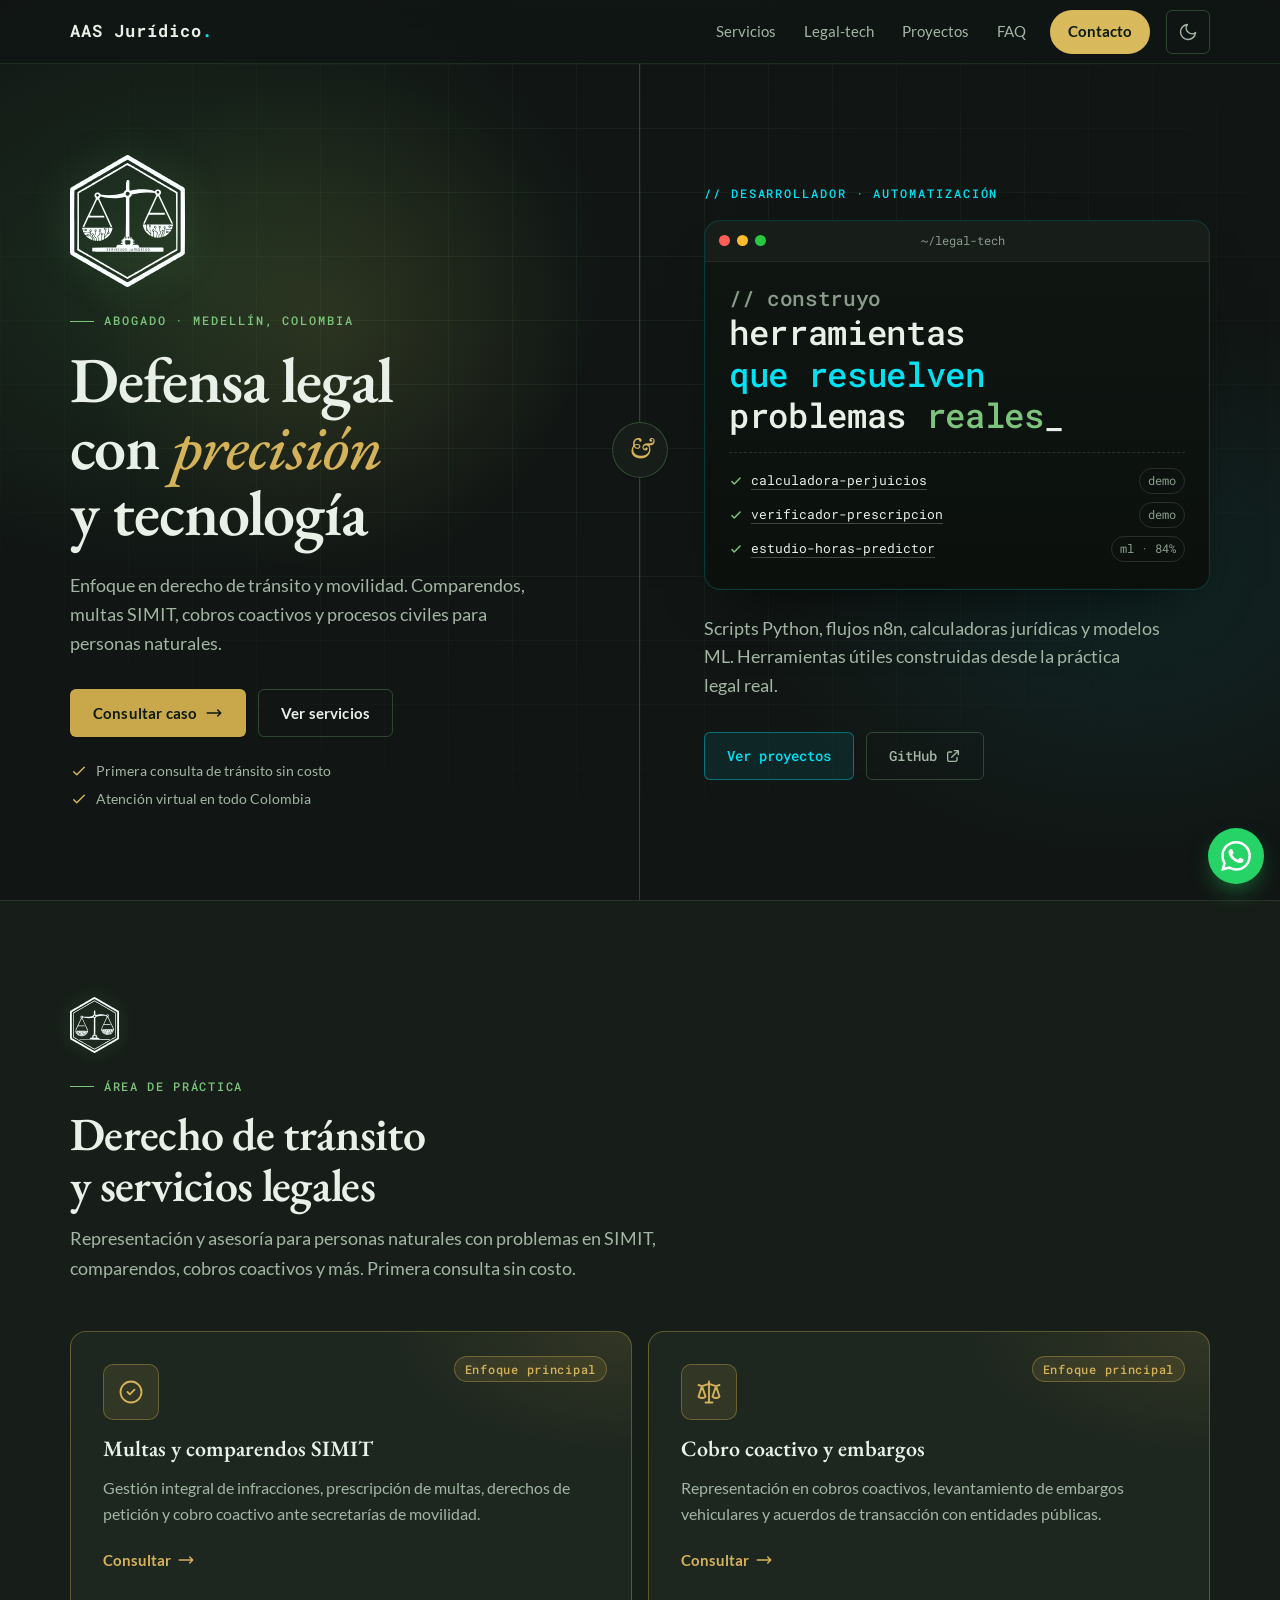
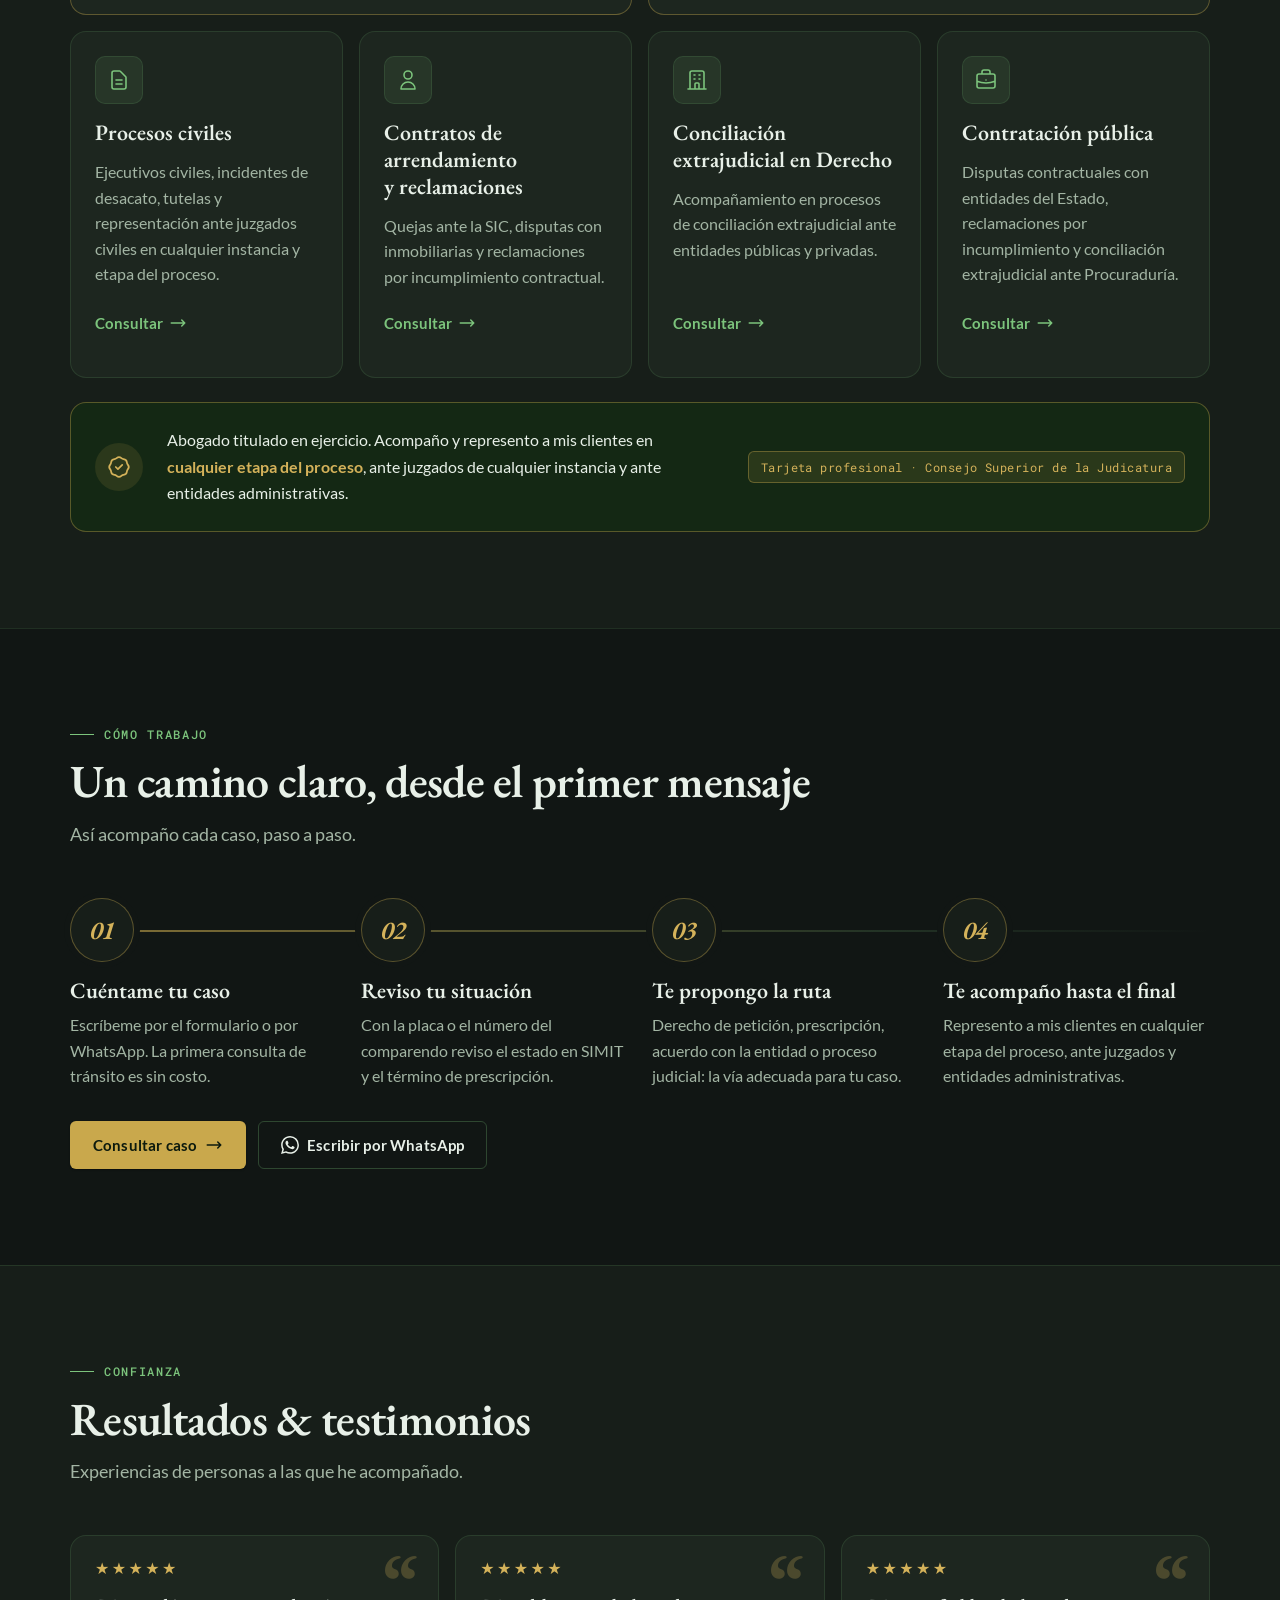
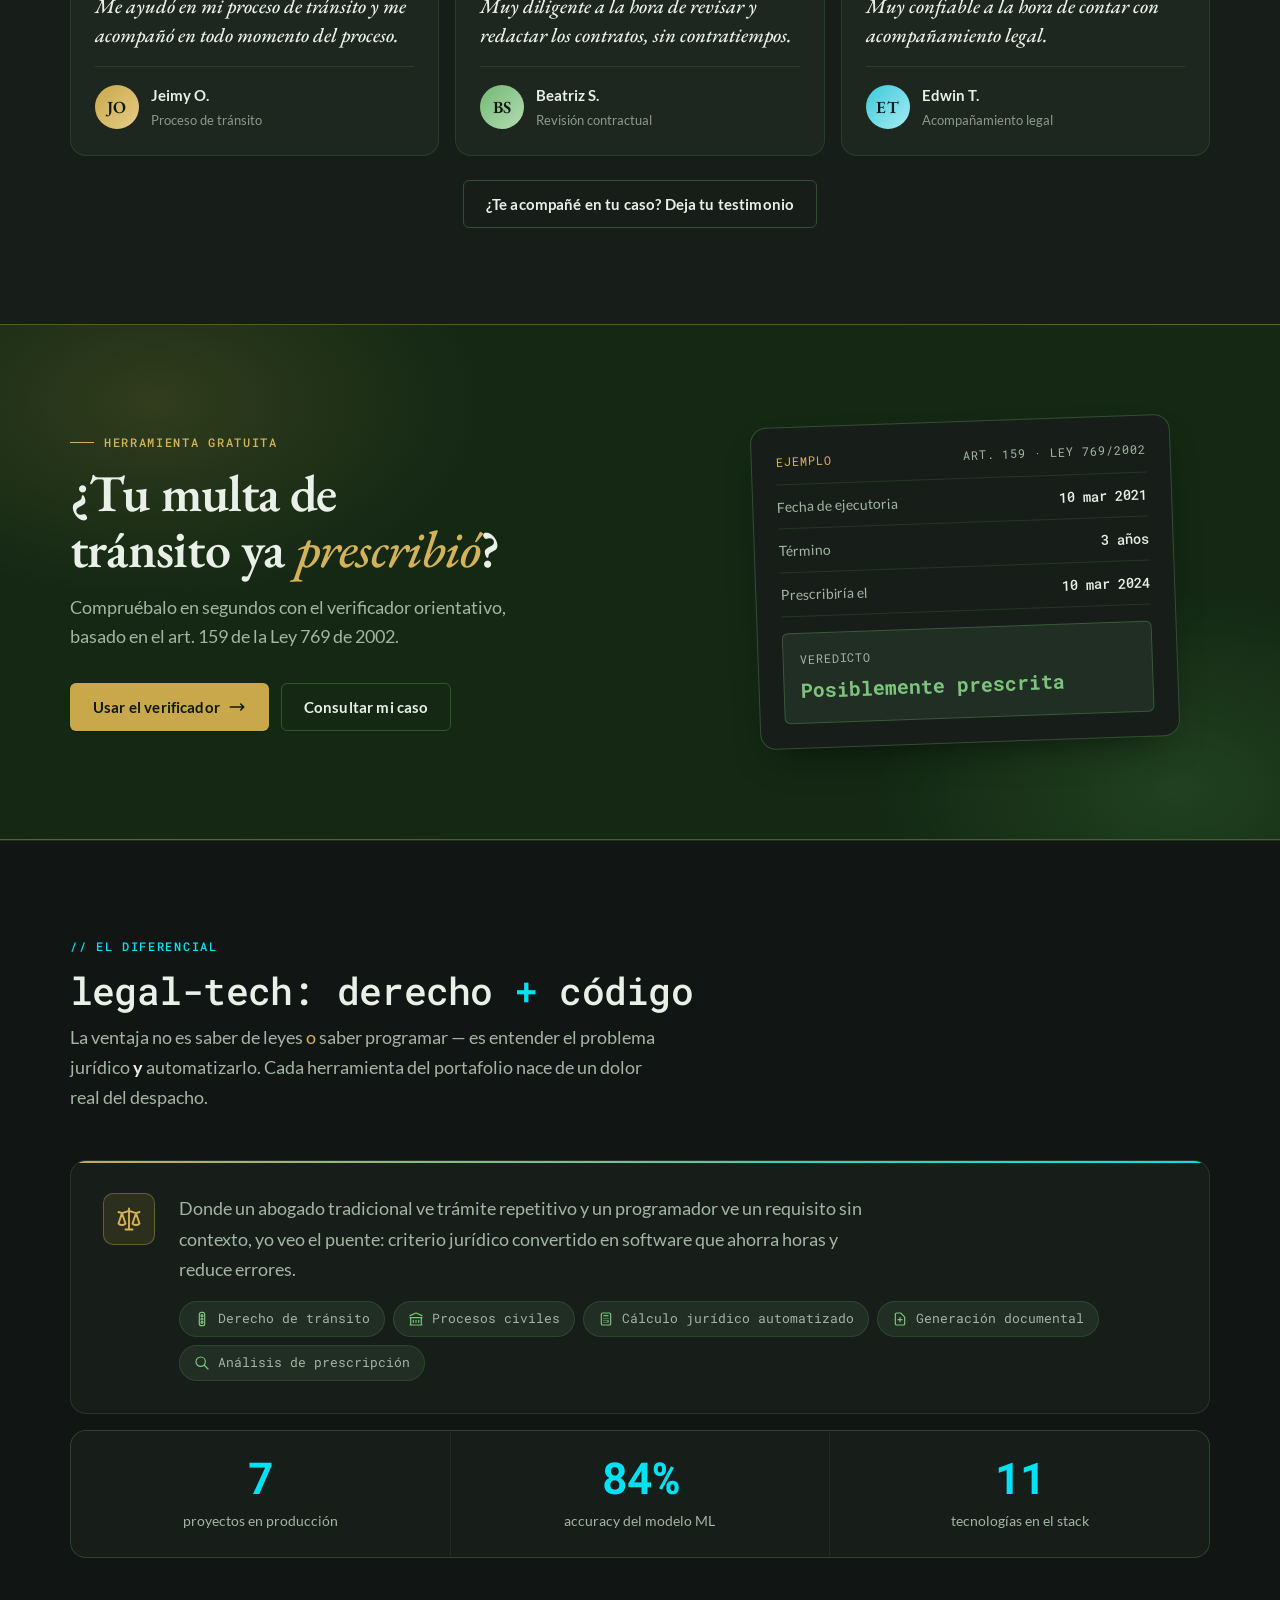
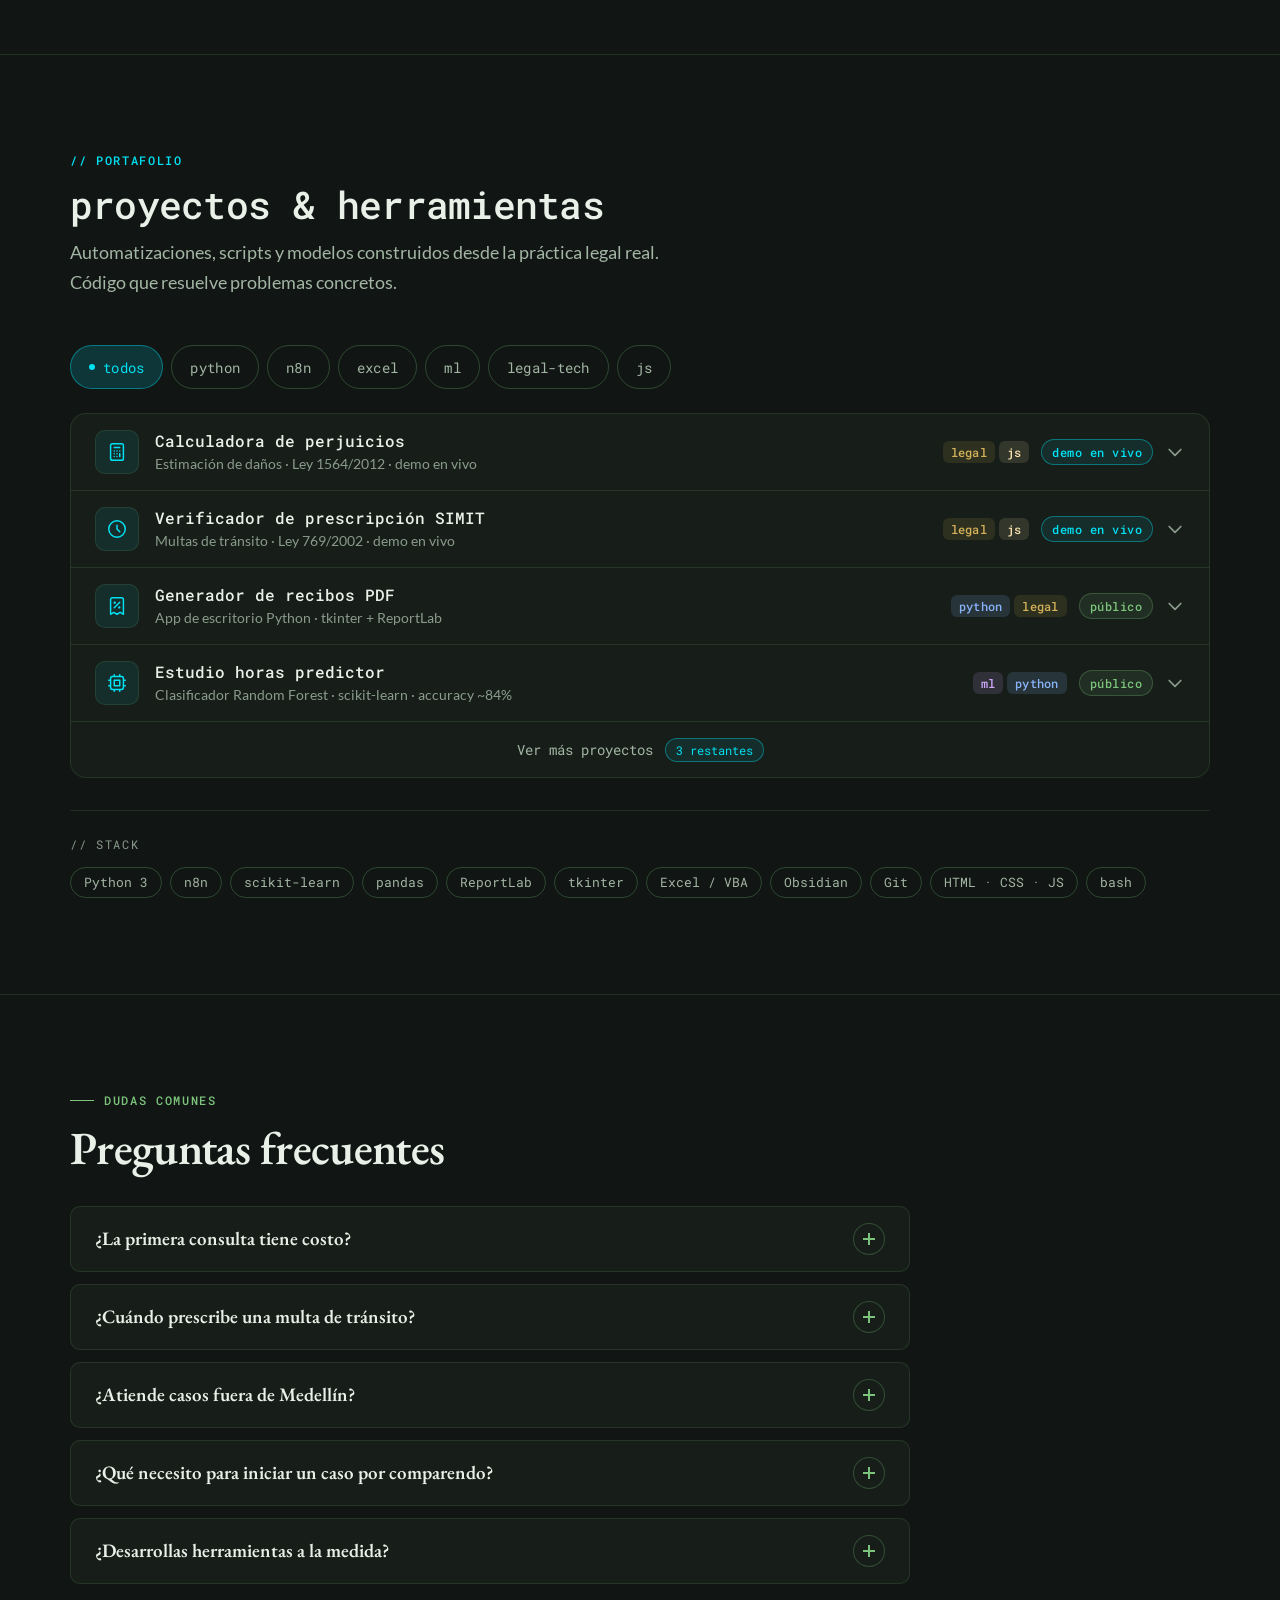
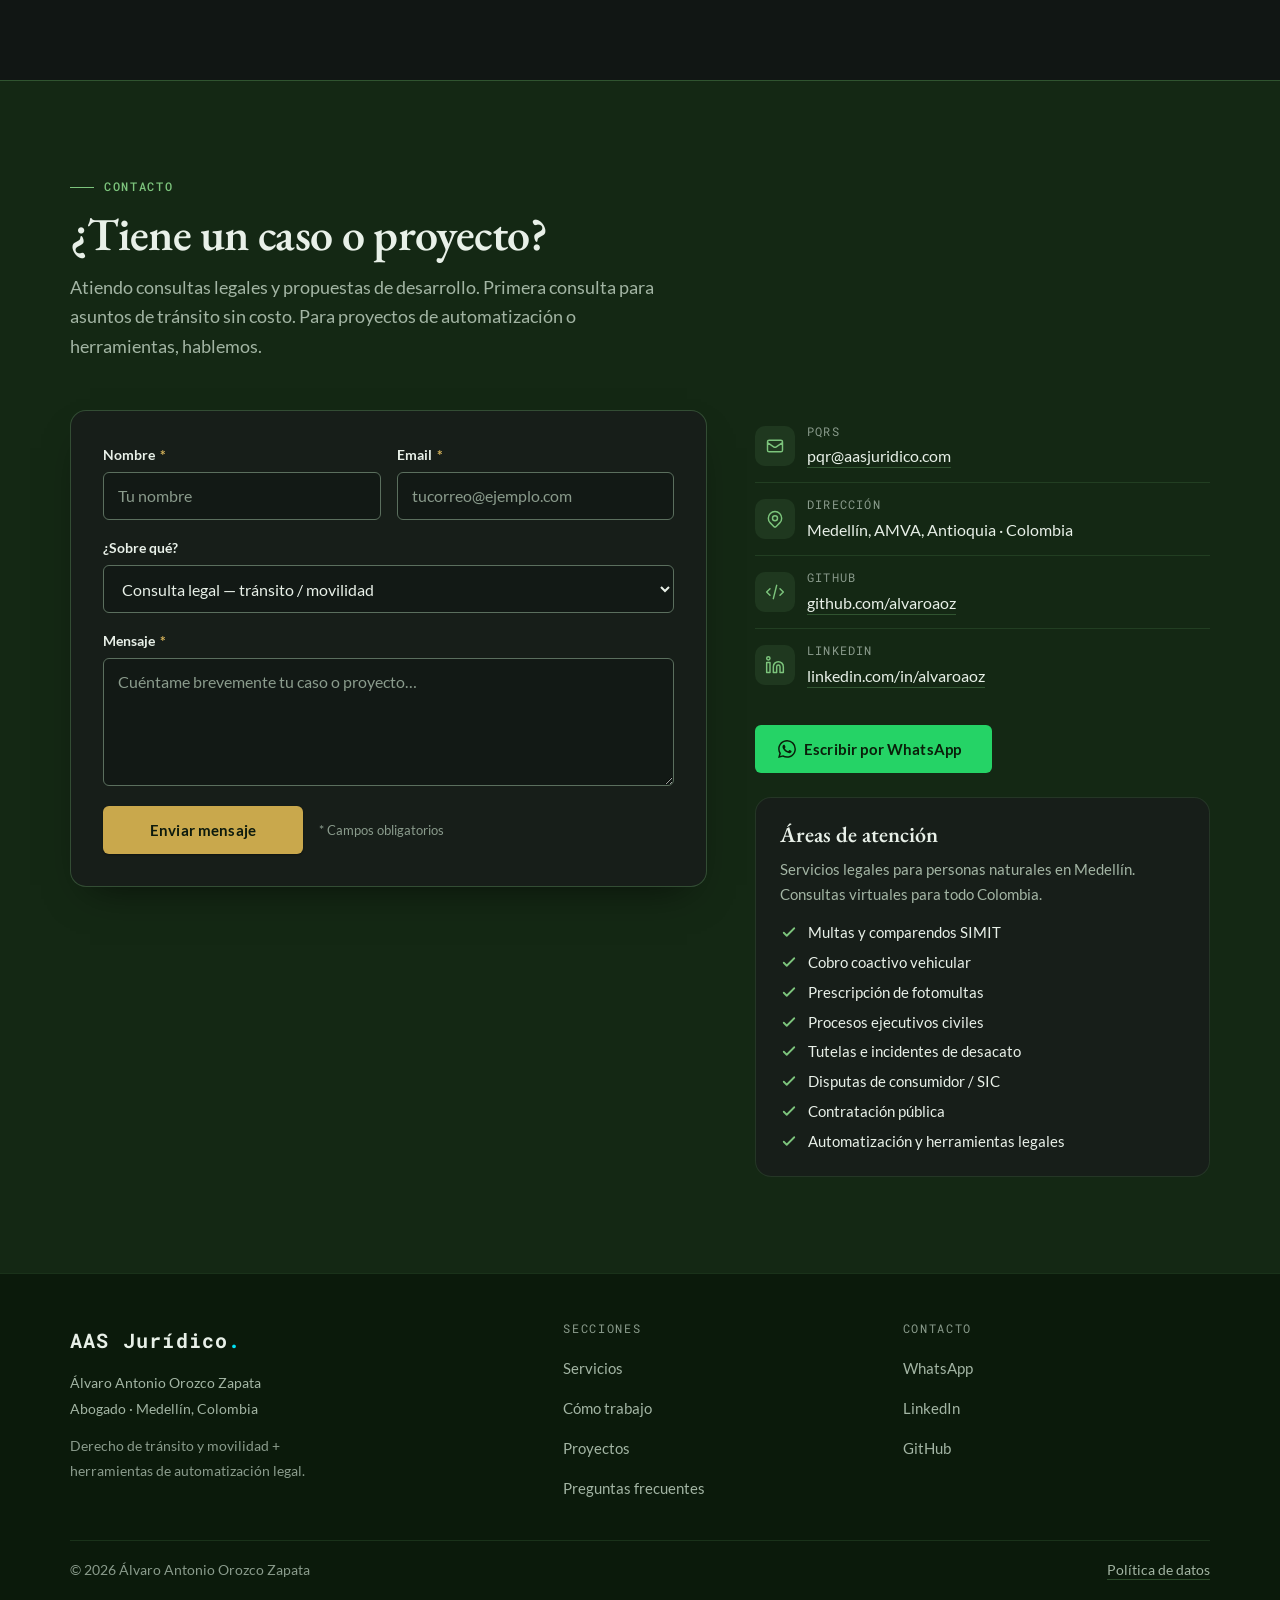
==== commit c969dfd6: "chore: remove main email from page; contact via form and WhatsApp Co-Authored-By: Claude Opus 5.5 <n" ====
--- a/index.html
+++ b/index.html
@@ -18,7 +18,7 @@
   <!-- Open Graph / redes sociales -->
   <meta property="og:type" content="website">
   <meta property="og:url" content="https://www.aasjuridico.com/">
-  <meta property="og:title" content="AAS Jurídico — Abogado de tránsito en Medellín">
+  <meta property="og:title" content="AAS Jurídico — Abogado">
   <meta property="og:description" content="Derecho de tránsito y movilidad en Medellín + herramientas de automatización legal con Python, n8n y ML.">
   <meta property="og:locale" content="es_CO">
   <meta property="og:image" content="https://www.aasjuridico.com/src/img/og-image.jpg">
@@ -27,11 +27,11 @@
   <meta property="og:image:width" content="1200">
   <meta property="og:image:height" content="630">
   <meta name="twitter:card" content="summary_large_image">
-  <meta name="twitter:title" content="AAS Jurídico — Abogado de tránsito en Medellín">
+  <meta name="twitter:title" content="AAS Jurídico — Abogado">
   <meta name="twitter:description" content="Derecho de tránsito y movilidad en Medellín + automatización legal con Python, n8n y ML.">
   <meta name="twitter:image" content="https://www.aasjuridico.com/src/img/og-image.jpg">
 
-  <title>AAS Jurídico — Abogado de tránsito en Medellín</title>
+  <title>AAS Jurídico — Abogado</title>
 
   <link rel="icon" type="image/svg+xml" href="/src/img/logo-iso.svg">
   <link rel="apple-touch-icon" href="/src/img/icon-192.png">
@@ -40,8 +40,8 @@
   <!-- Fuentes autoalojadas: sin peticiones a Google; precarga las del primer pintado -->
   <link rel="preload" href="/css/fonts/lato-400.woff2" as="font" type="font/woff2" crossorigin>
   <link rel="preload" href="/css/fonts/eb-garamond-500-700.woff2" as="font" type="font/woff2" crossorigin>
-  <link rel="stylesheet" href="/css/fonts.css?v=8">
-  <link rel="stylesheet" href="css/main.css?v=8">
+  <link rel="stylesheet" href="/css/fonts.css?v=9">
+  <link rel="stylesheet" href="css/main.css?v=9">
 
   <!-- Evita parpadeo de tema: aplica el tema guardado antes de pintar.
        La clase .js habilita las animaciones de scroll (sin JS el contenido se ve igual). -->
@@ -527,10 +527,6 @@
       <ul class="contact-list">
         <li class="contact-item">
           <div class="contact-item__icon" aria-hidden="true"><svg width="24" height="24" viewBox="0 0 24 24"><path d="M3 8l7.89 5.26a2 2 0 002.22 0L21 8M5 19h14a2 2 0 002-2V7a2 2 0 00-2-2H5a2 2 0 00-2 2v10a2 2 0 002 2z"/></svg></div>
-          <div><span class="contact-item__label">consultas</span><p class="contact-item__val"><a href="mailto:alvaro@aasjuridico.com">alvaro@aasjuridico.com</a></p></div>
-        </li>
-        <li class="contact-item">
-          <div class="contact-item__icon" aria-hidden="true"><svg width="24" height="24" viewBox="0 0 24 24"><path d="M3 8l7.89 5.26a2 2 0 002.22 0L21 8M5 19h14a2 2 0 002-2V7a2 2 0 00-2-2H5a2 2 0 00-2 2v10a2 2 0 002 2z"/></svg></div>
           <div><span class="contact-item__label">pqrs</span><p class="contact-item__val"><a href="mailto:pqr@aasjuridico.com">pqr@aasjuridico.com</a></p></div>
         </li>
         <li class="contact-item">
@@ -593,7 +589,6 @@
       <div class="footer__col">
         <p class="footer__heading">Contacto</p>
         <ul>
-          <li><a href="mailto:alvaro@aasjuridico.com">alvaro@aasjuridico.com</a></li>
           <li><a href="https://wa.me/573027400632?text=Hola%2C%20quiero%20consultar%20sobre..." target="_blank" rel="noopener noreferrer">WhatsApp<span class="sr-only"> (se abre en una pestaña nueva)</span></a></li>
           <li><a href="https://www.linkedin.com/in/alvaroaoz/" target="_blank" rel="noopener noreferrer">LinkedIn<span class="sr-only"> (se abre en una pestaña nueva)</span></a></li>
           <li><a href="https://github.com/alvaroaoz" target="_blank" rel="noopener noreferrer">GitHub<span class="sr-only"> (se abre en una pestaña nueva)</span></a></li>
@@ -631,7 +626,6 @@
       "description": "Abogado con enfoque en derecho de tránsito y movilidad en Medellín. Multas SIMIT, cobros coactivos, procesos civiles y herramientas de automatización legal.",
       "url": "https://www.aasjuridico.com/",
       "image": "https://www.aasjuridico.com/src/img/og-image.jpg",
-      "email": "alvaro@aasjuridico.com",
       "telephone": "+573027400632",
       "priceRange": "$$",
       "address": {
@@ -687,7 +681,6 @@
       "@id": "https://www.aasjuridico.com/#person",
       "name": "Álvaro Antonio Orozco Zapata",
       "jobTitle": "Abogado y Desarrollador",
-      "email": "alvaro@aasjuridico.com",
       "hasCredential": {
         "@type": "EducationalOccupationalCredential",
         "credentialCategory": "Tarjeta profesional de abogado vigente",
@@ -706,8 +699,8 @@
 }
 </script>
 
-<script src="/js/main.js?v=8"></script>
-<script src="/js/projects.js?v=8"></script>
-<script src="/js/renderer.js?v=8"></script>
+<script src="/js/main.js?v=9"></script>
+<script src="/js/projects.js?v=9"></script>
+<script src="/js/renderer.js?v=9"></script>
 </body>
 </html>
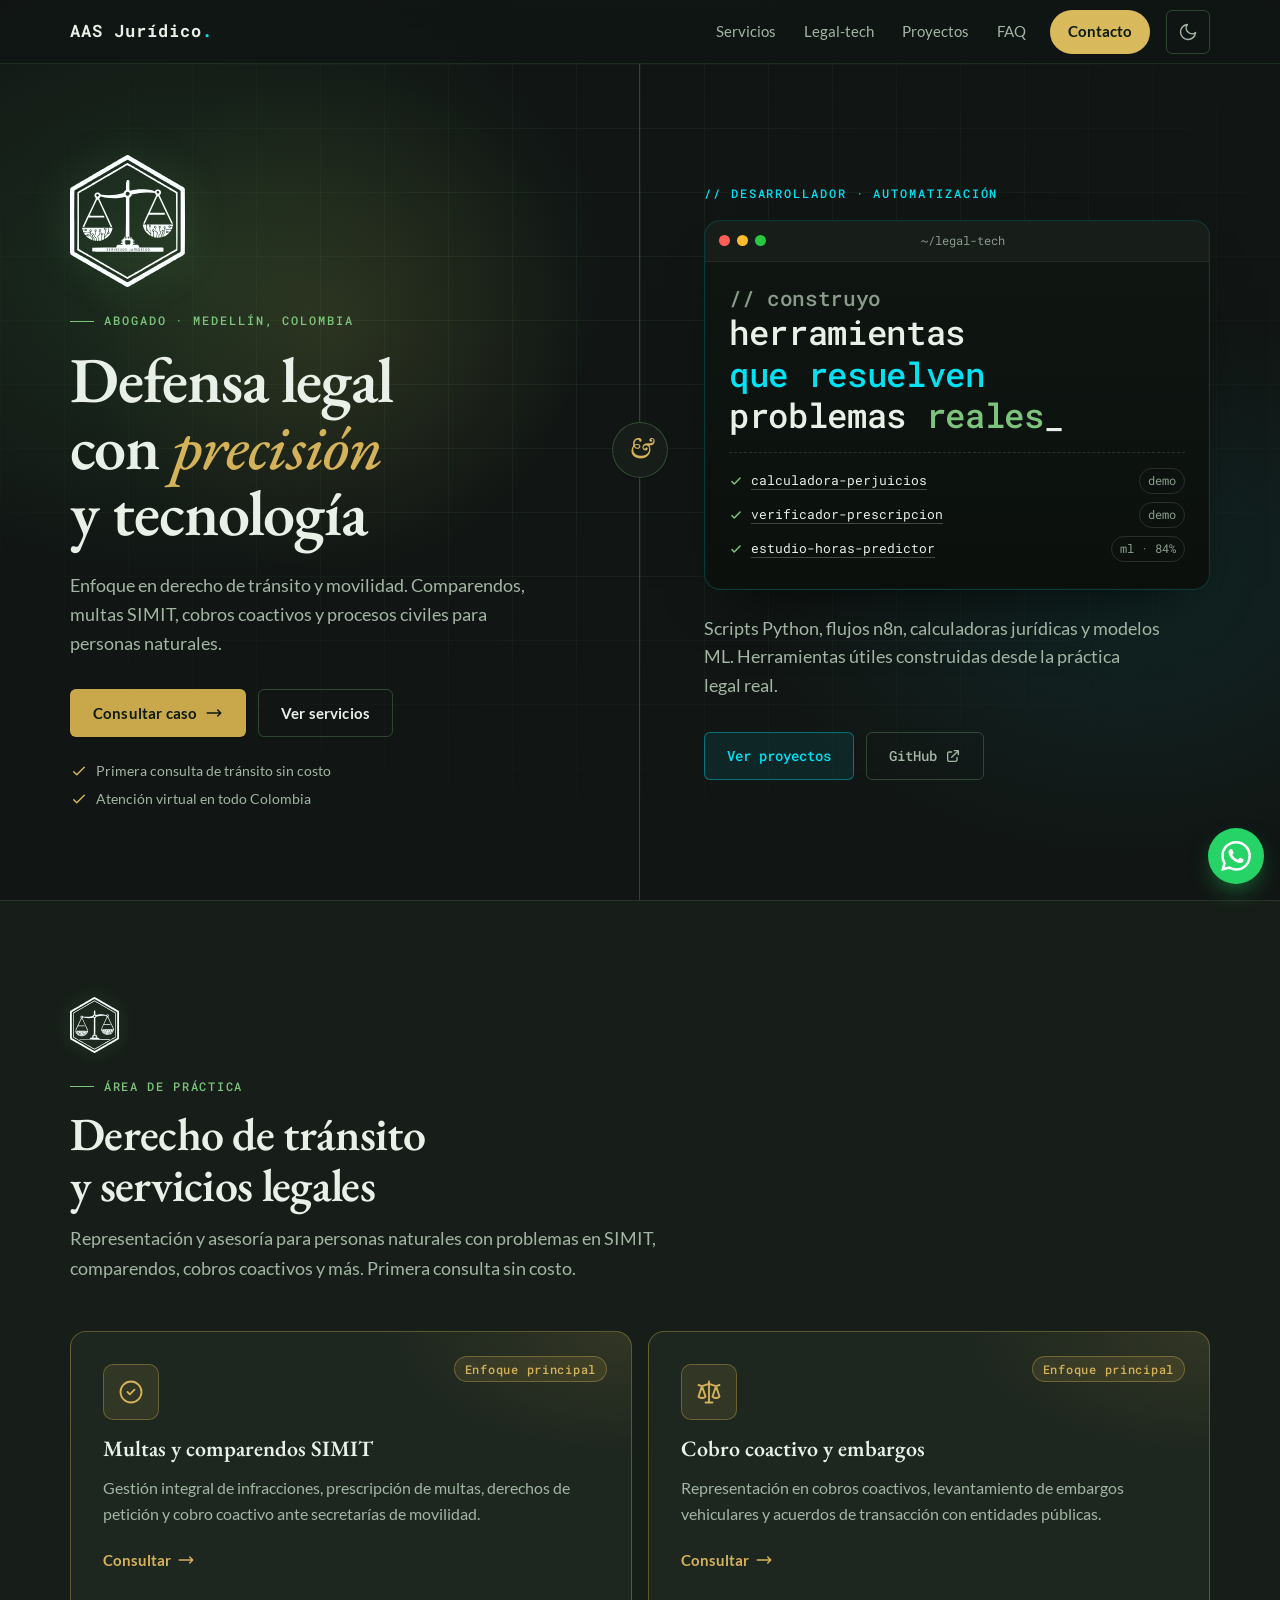
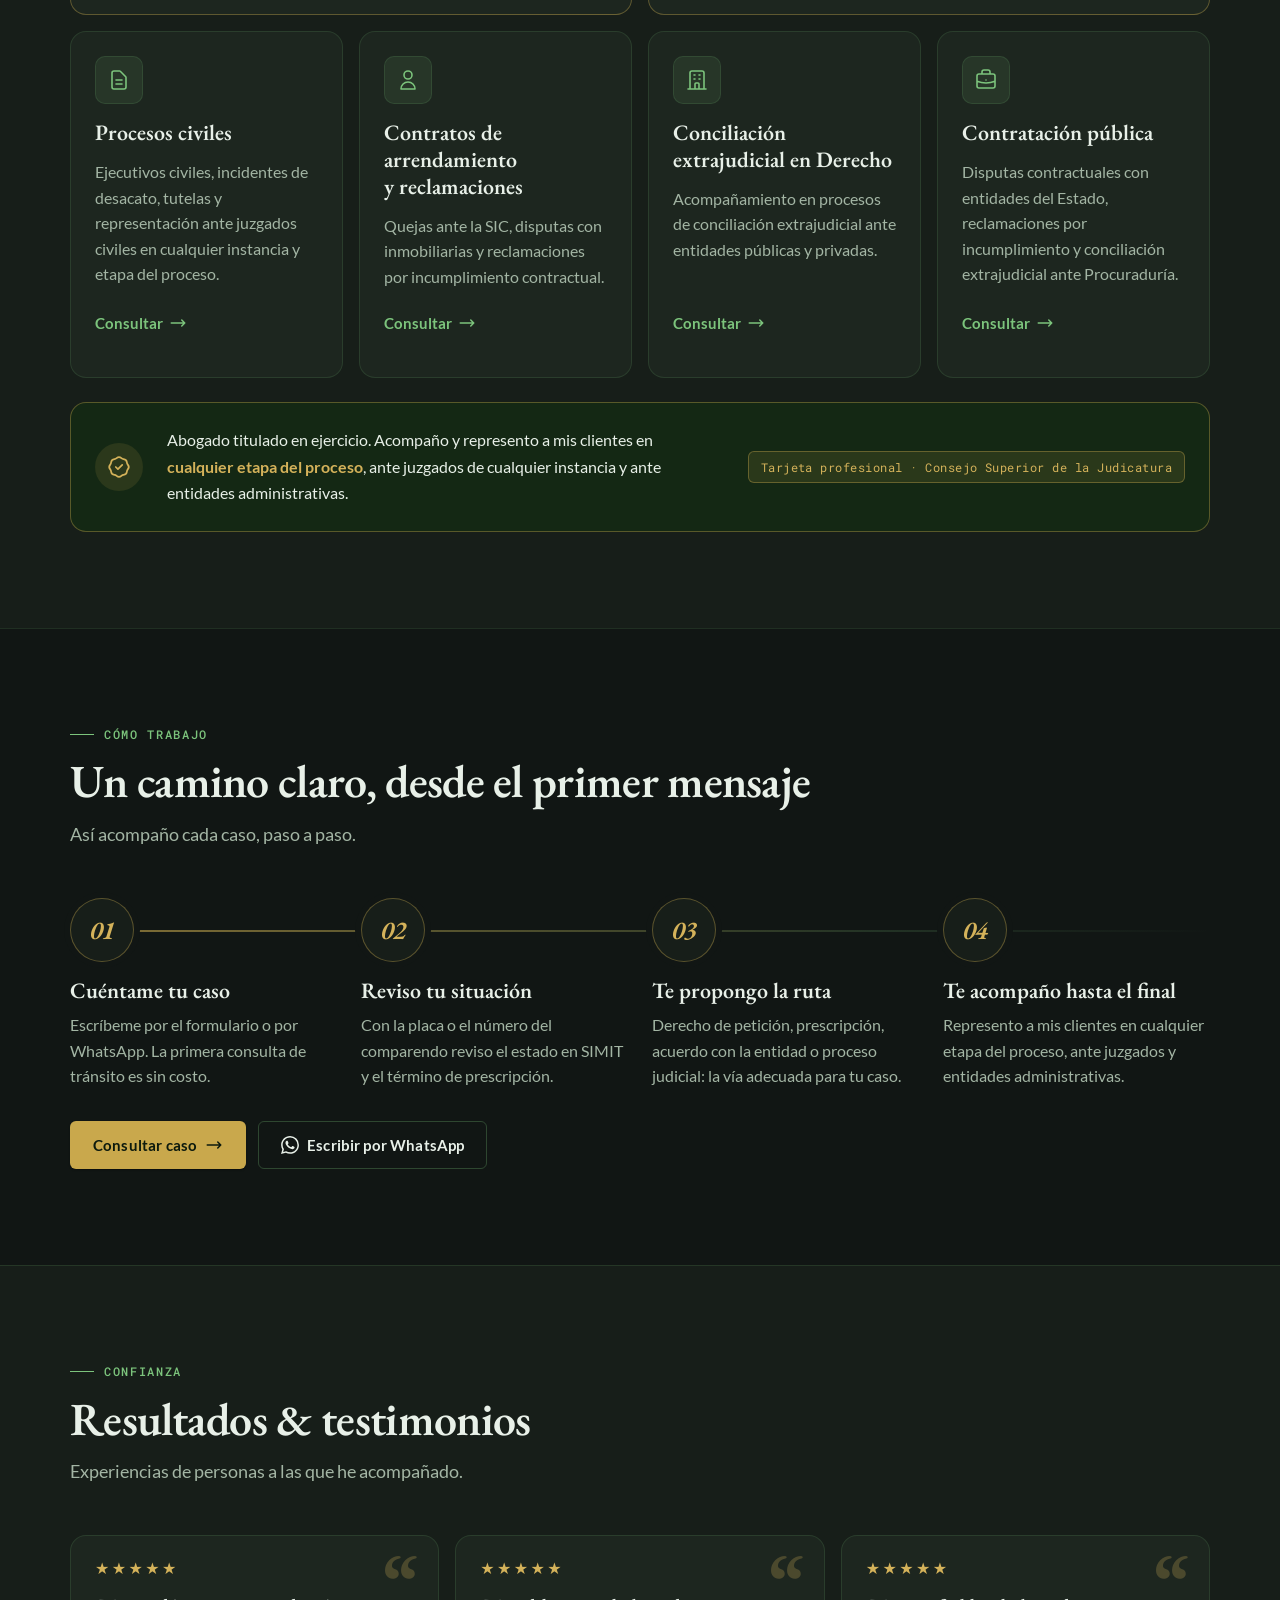
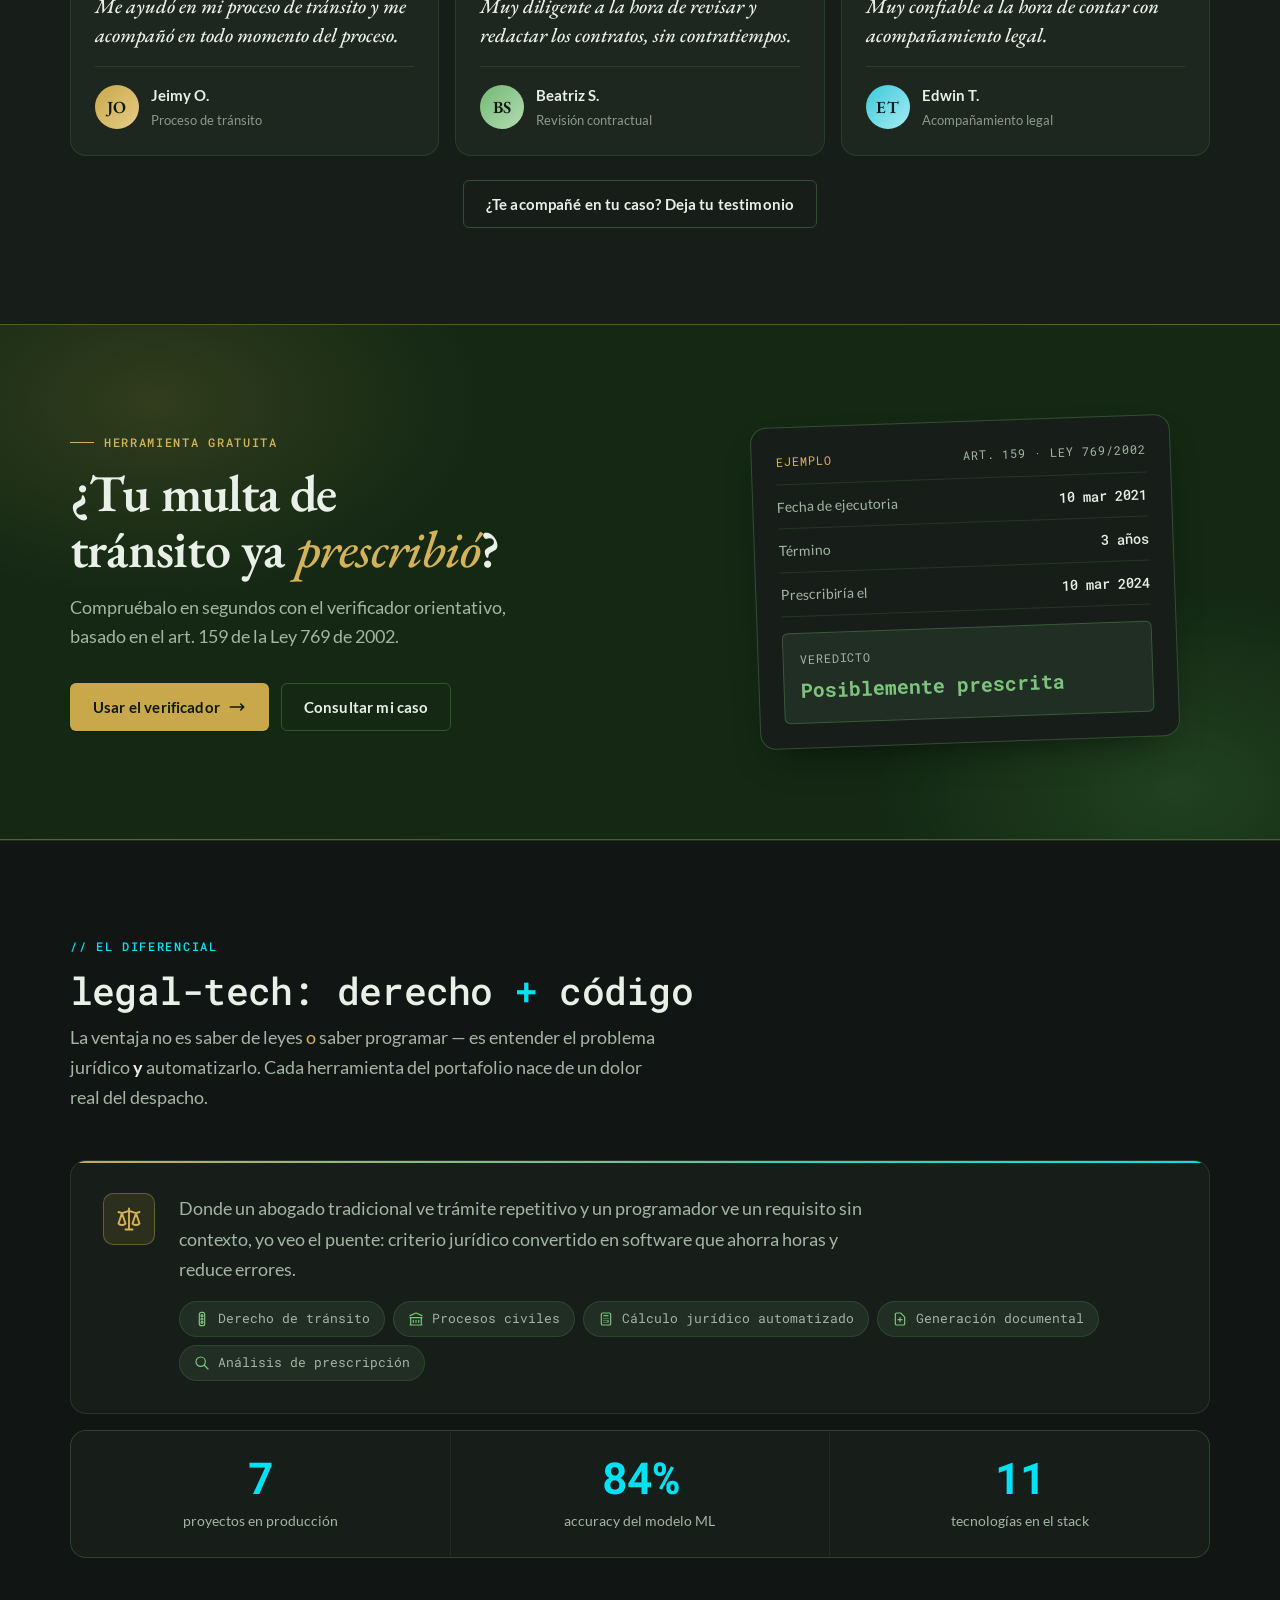
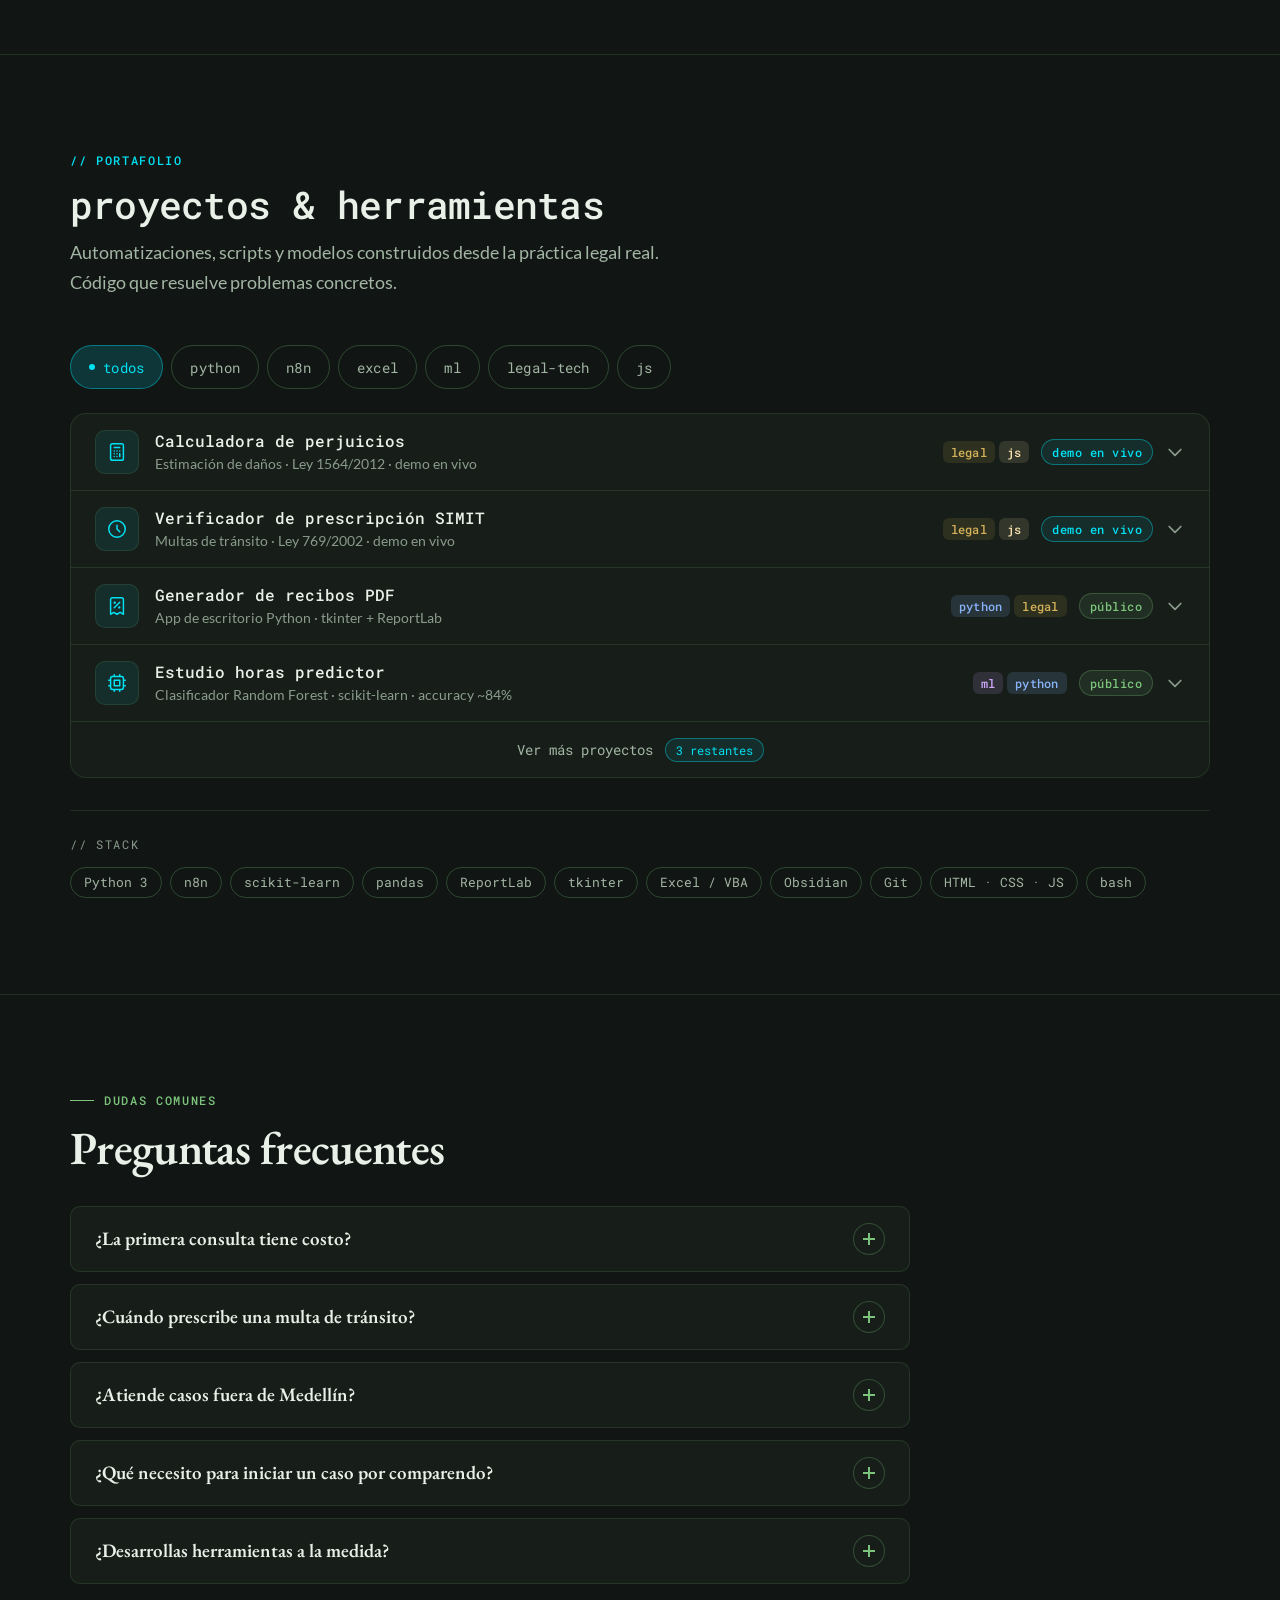
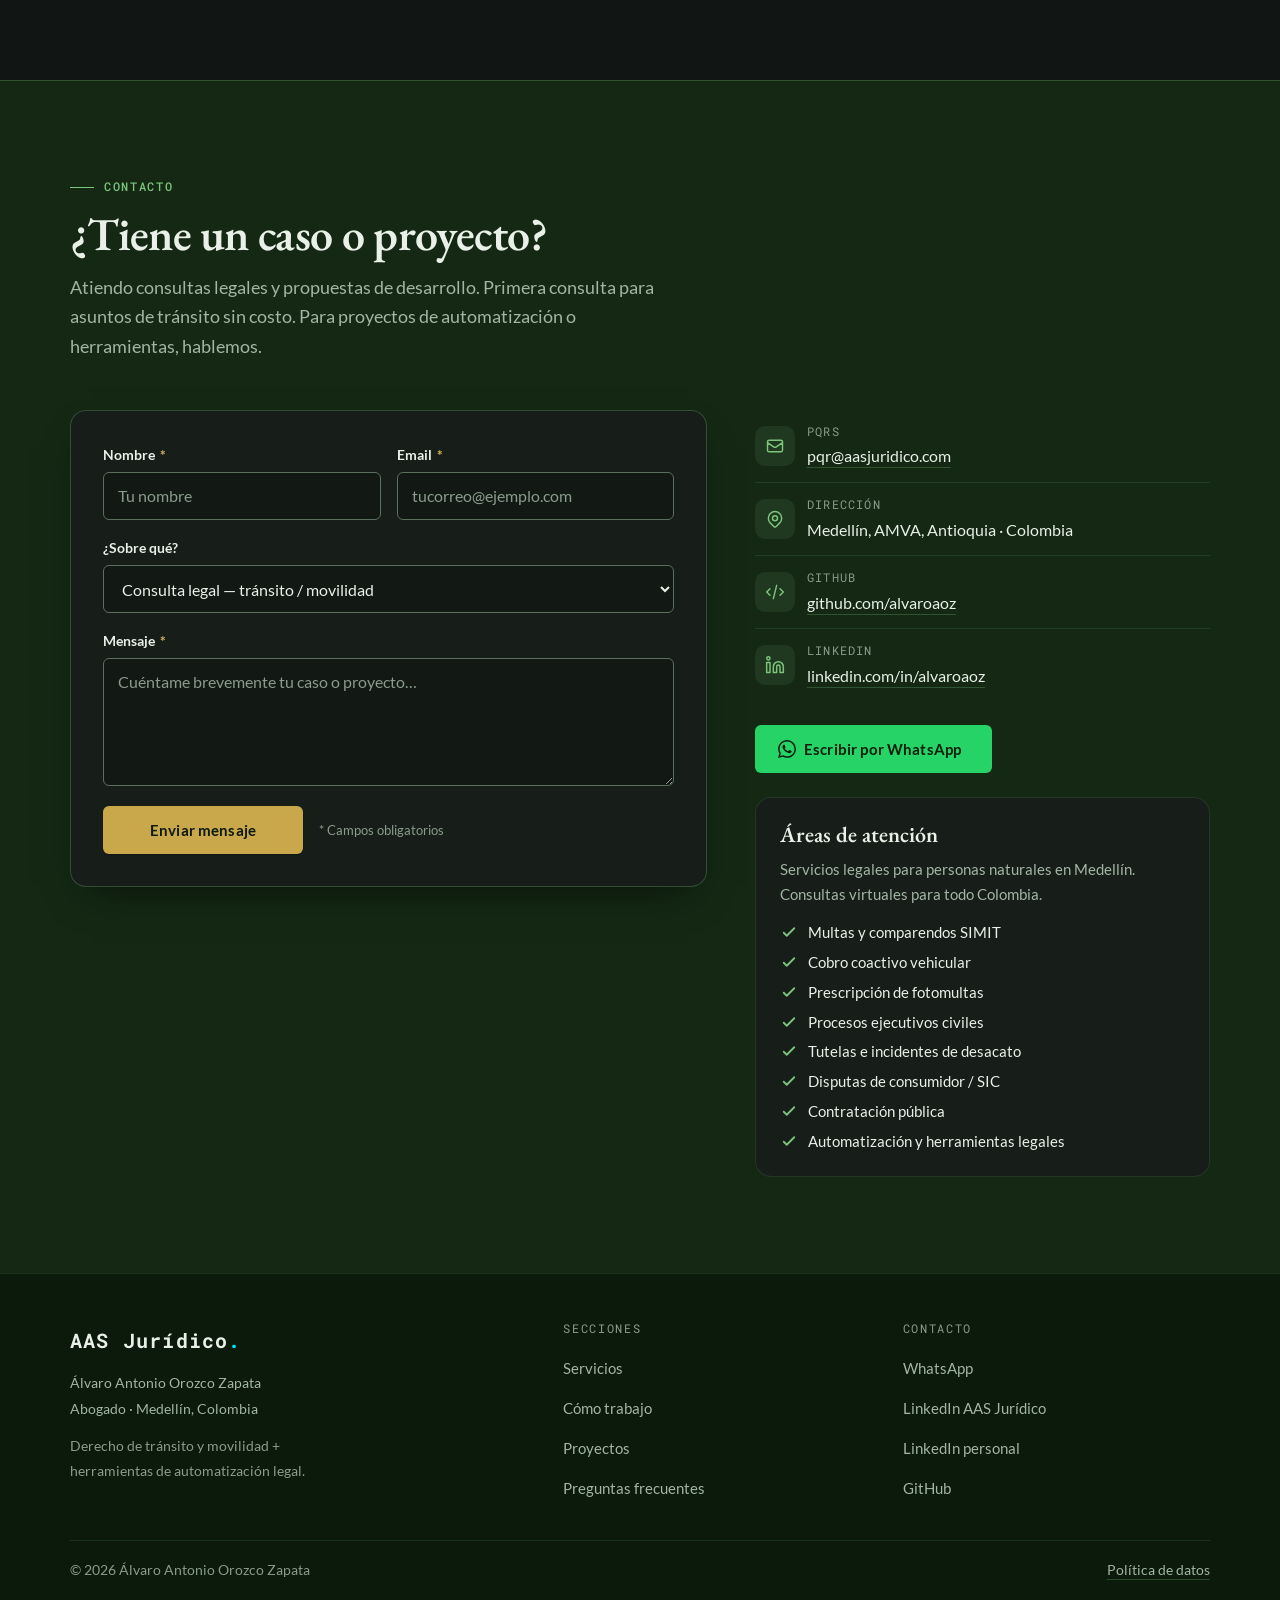
==== commit 0073b99d: "feat: link AAS Jurídico LinkedIn company page in footer Co-Authored-By: Claude Opus 5.5 <noreply@ant" ====
--- a/index.html
+++ b/index.html
@@ -590,7 +590,8 @@
         <p class="footer__heading">Contacto</p>
         <ul>
           <li><a href="https://wa.me/573027400632?text=Hola%2C%20quiero%20consultar%20sobre..." target="_blank" rel="noopener noreferrer">WhatsApp<span class="sr-only"> (se abre en una pestaña nueva)</span></a></li>
-          <li><a href="https://www.linkedin.com/in/alvaroaoz/" target="_blank" rel="noopener noreferrer">LinkedIn<span class="sr-only"> (se abre en una pestaña nueva)</span></a></li>
+          <li><a href="https://www.linkedin.com/company/aas-juridico/" target="_blank" rel="noopener noreferrer">LinkedIn AAS Jurídico<span class="sr-only"> (se abre en una pestaña nueva)</span></a></li>
+          <li><a href="https://www.linkedin.com/in/alvaroaoz/" target="_blank" rel="noopener noreferrer">LinkedIn personal<span class="sr-only"> (se abre en una pestaña nueva)</span></a></li>
           <li><a href="https://github.com/alvaroaoz" target="_blank" rel="noopener noreferrer">GitHub<span class="sr-only"> (se abre en una pestaña nueva)</span></a></li>
         </ul>
       </div>
@@ -641,7 +642,8 @@
       "knowsAbout": ["Derecho de tránsito", "Multas SIMIT", "Cobro coactivo", "Procesos civiles", "Legal-tech", "Automatización"],
       "sameAs": [
         "https://github.com/alvaroaoz",
-        "https://www.linkedin.com/in/alvaroaoz/"
+        "https://www.linkedin.com/in/alvaroaoz/",
+        "https://www.linkedin.com/company/aas-juridico/"
       ],
       "founder": { "@id": "https://www.aasjuridico.com/#person" }
     },
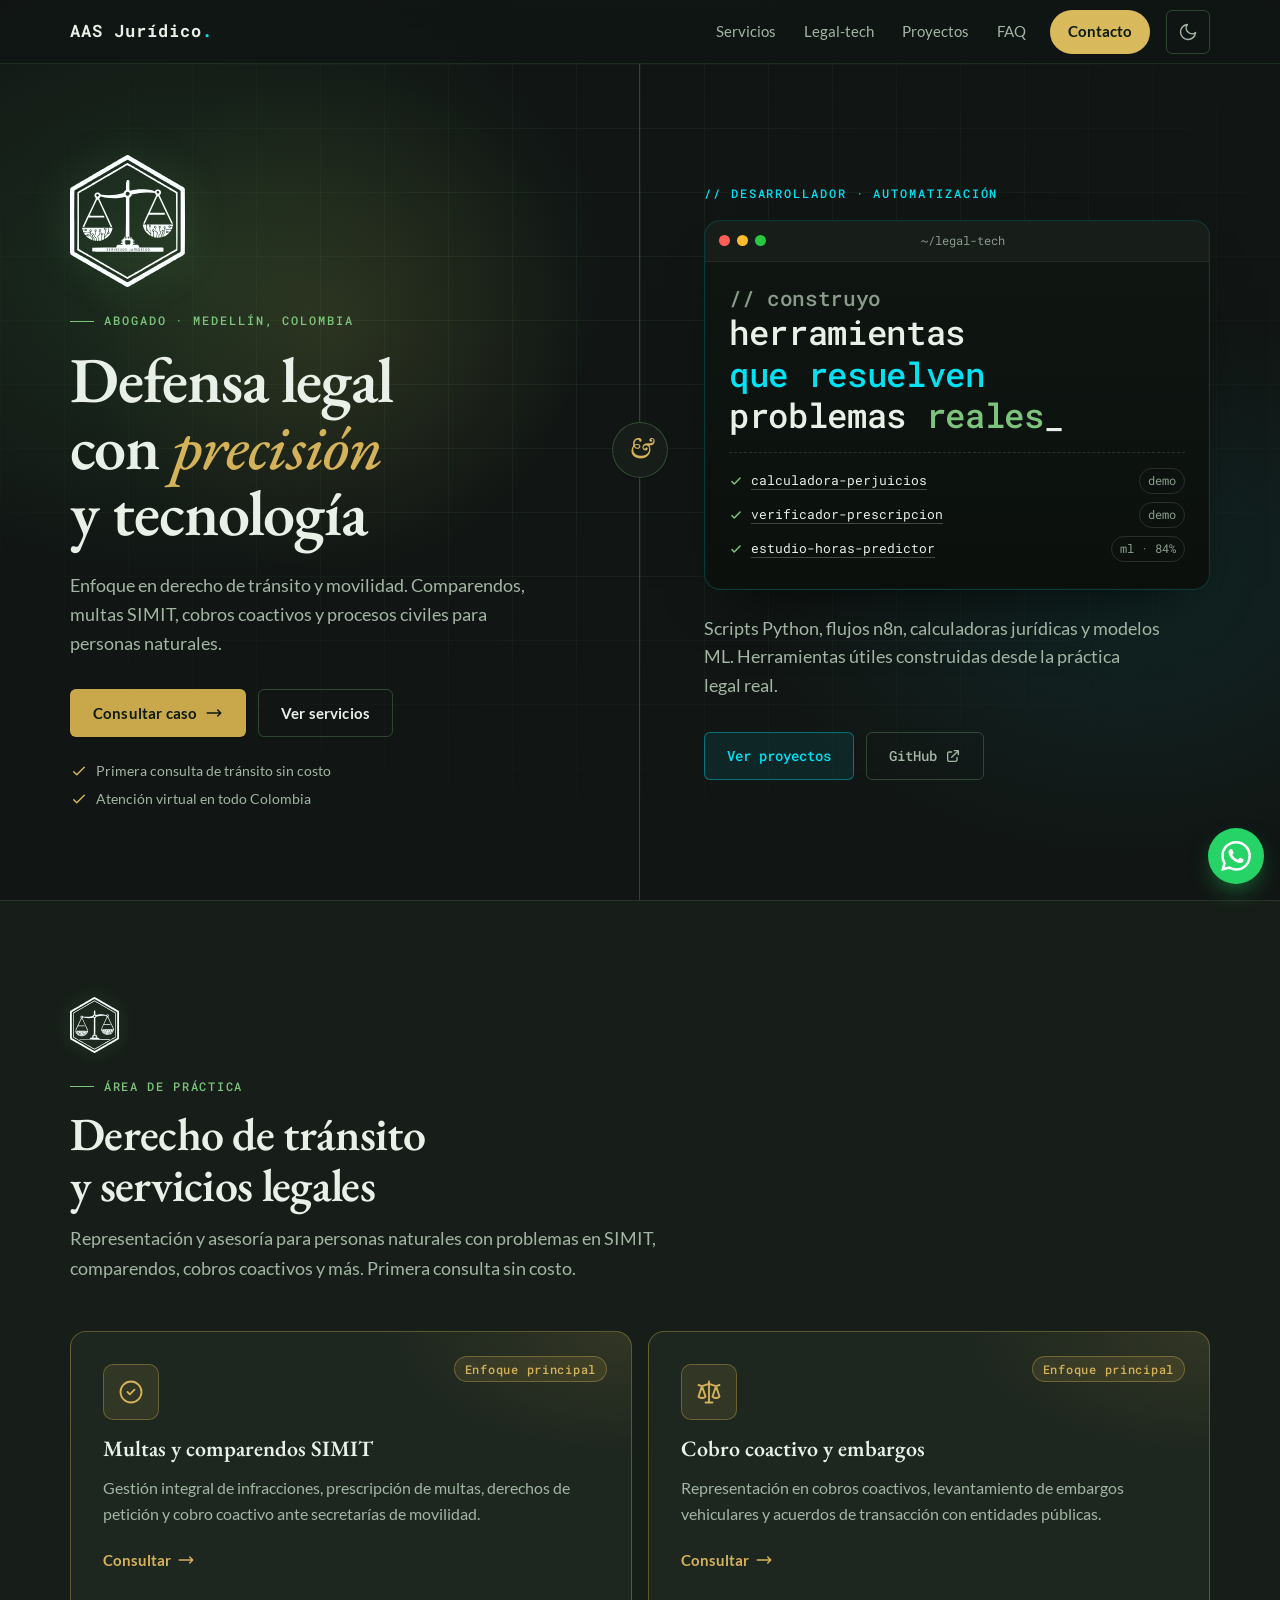
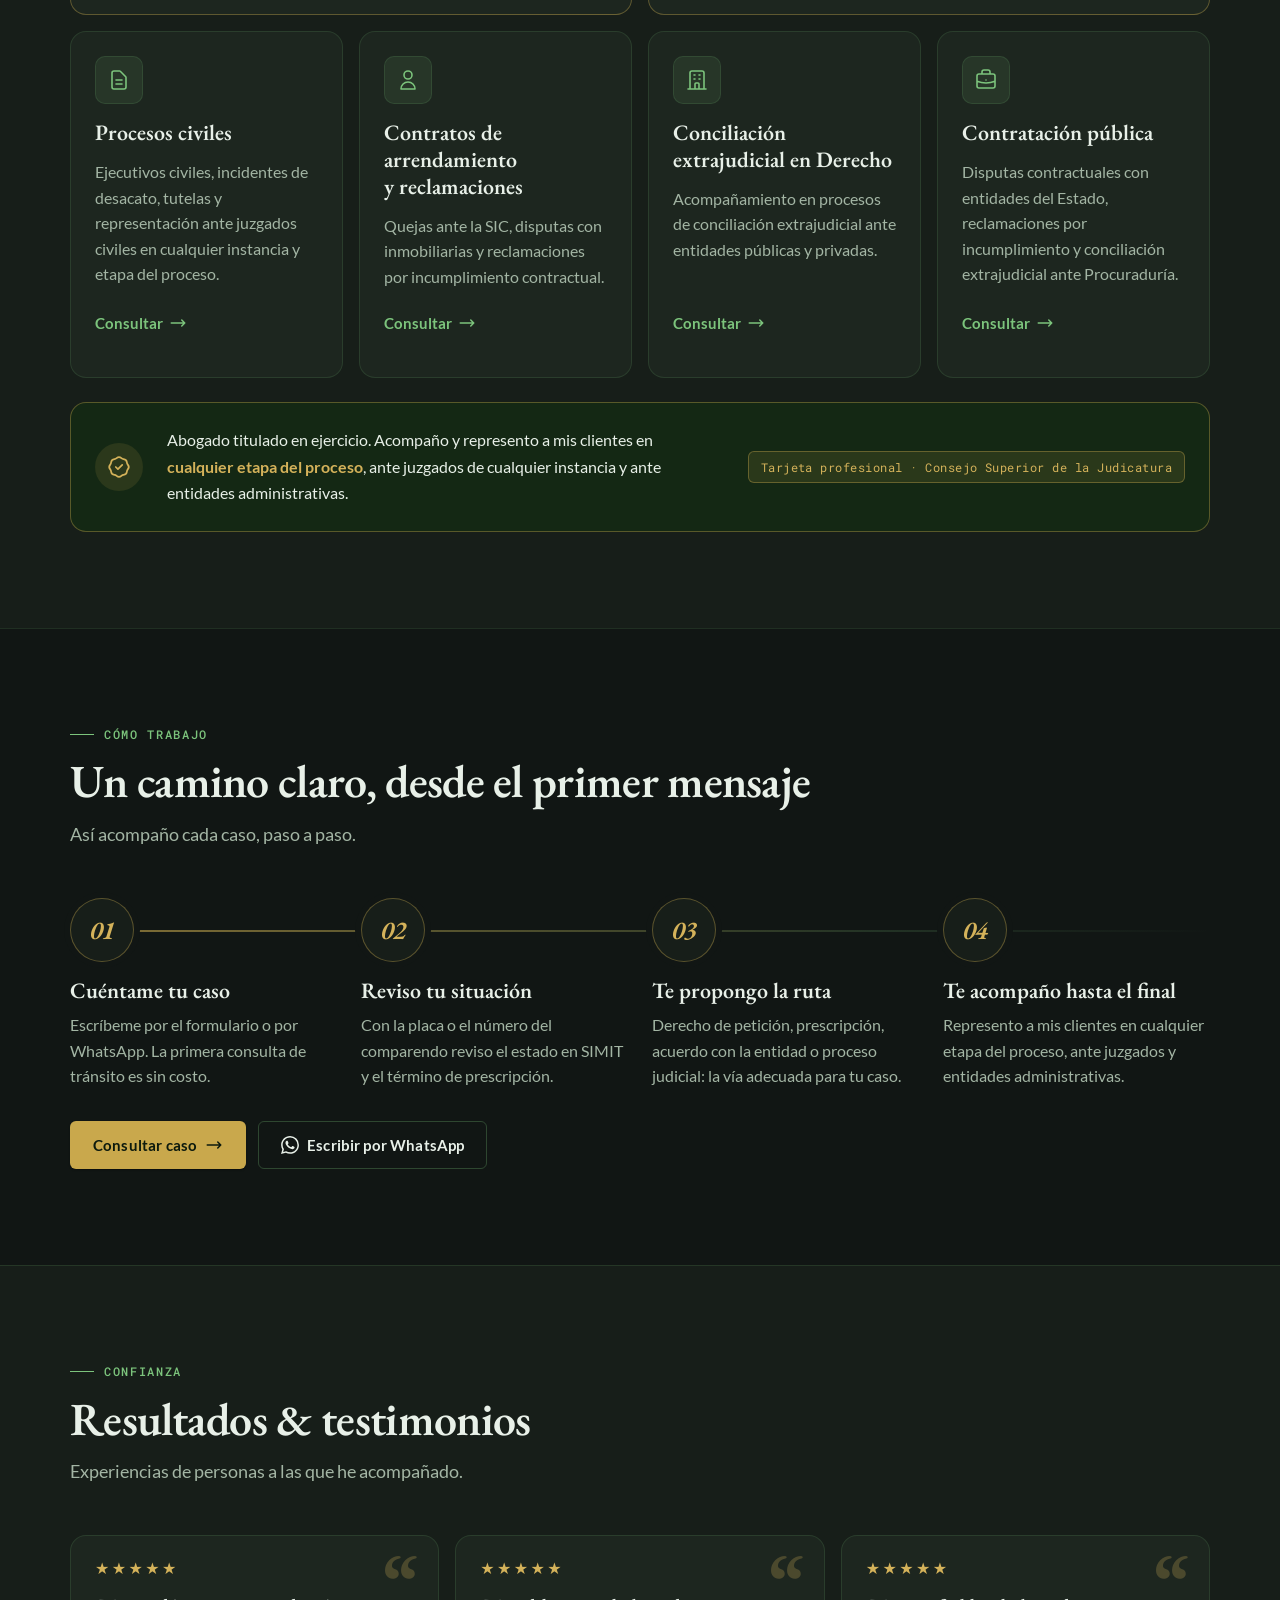
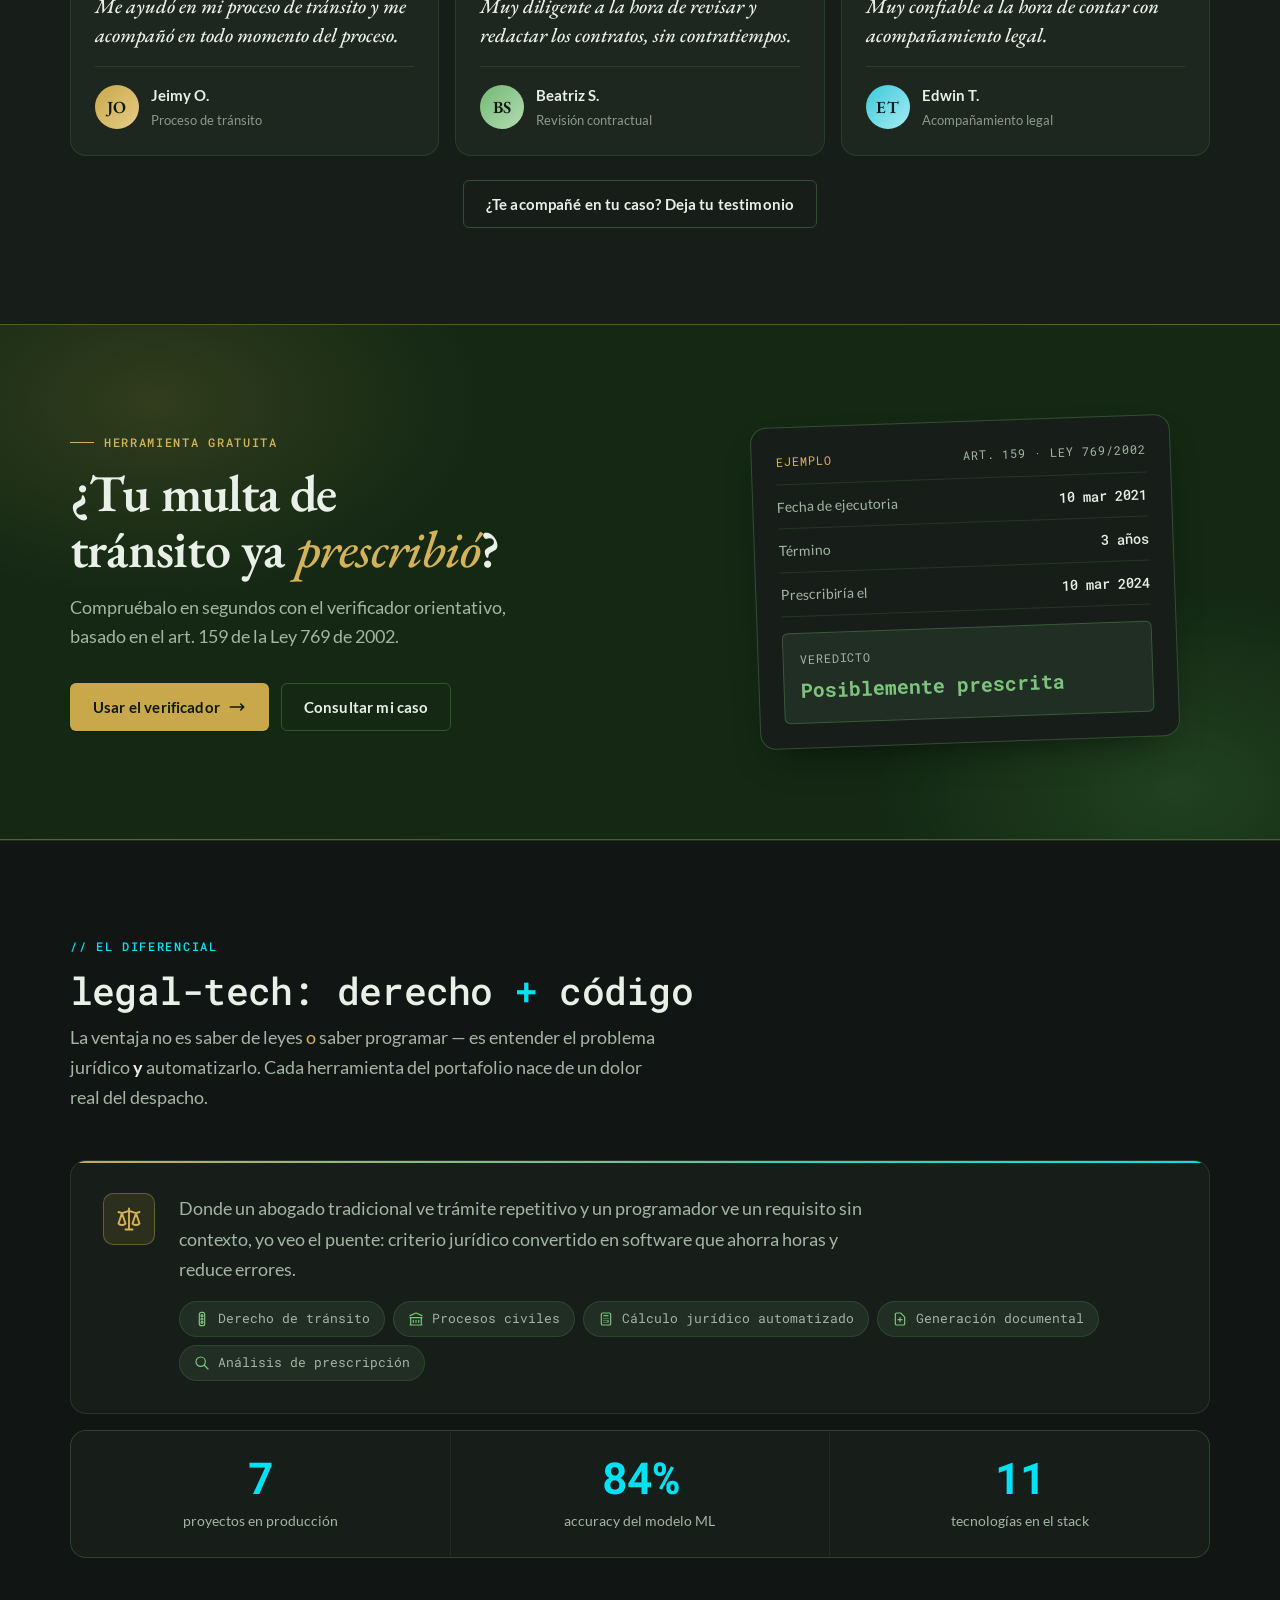
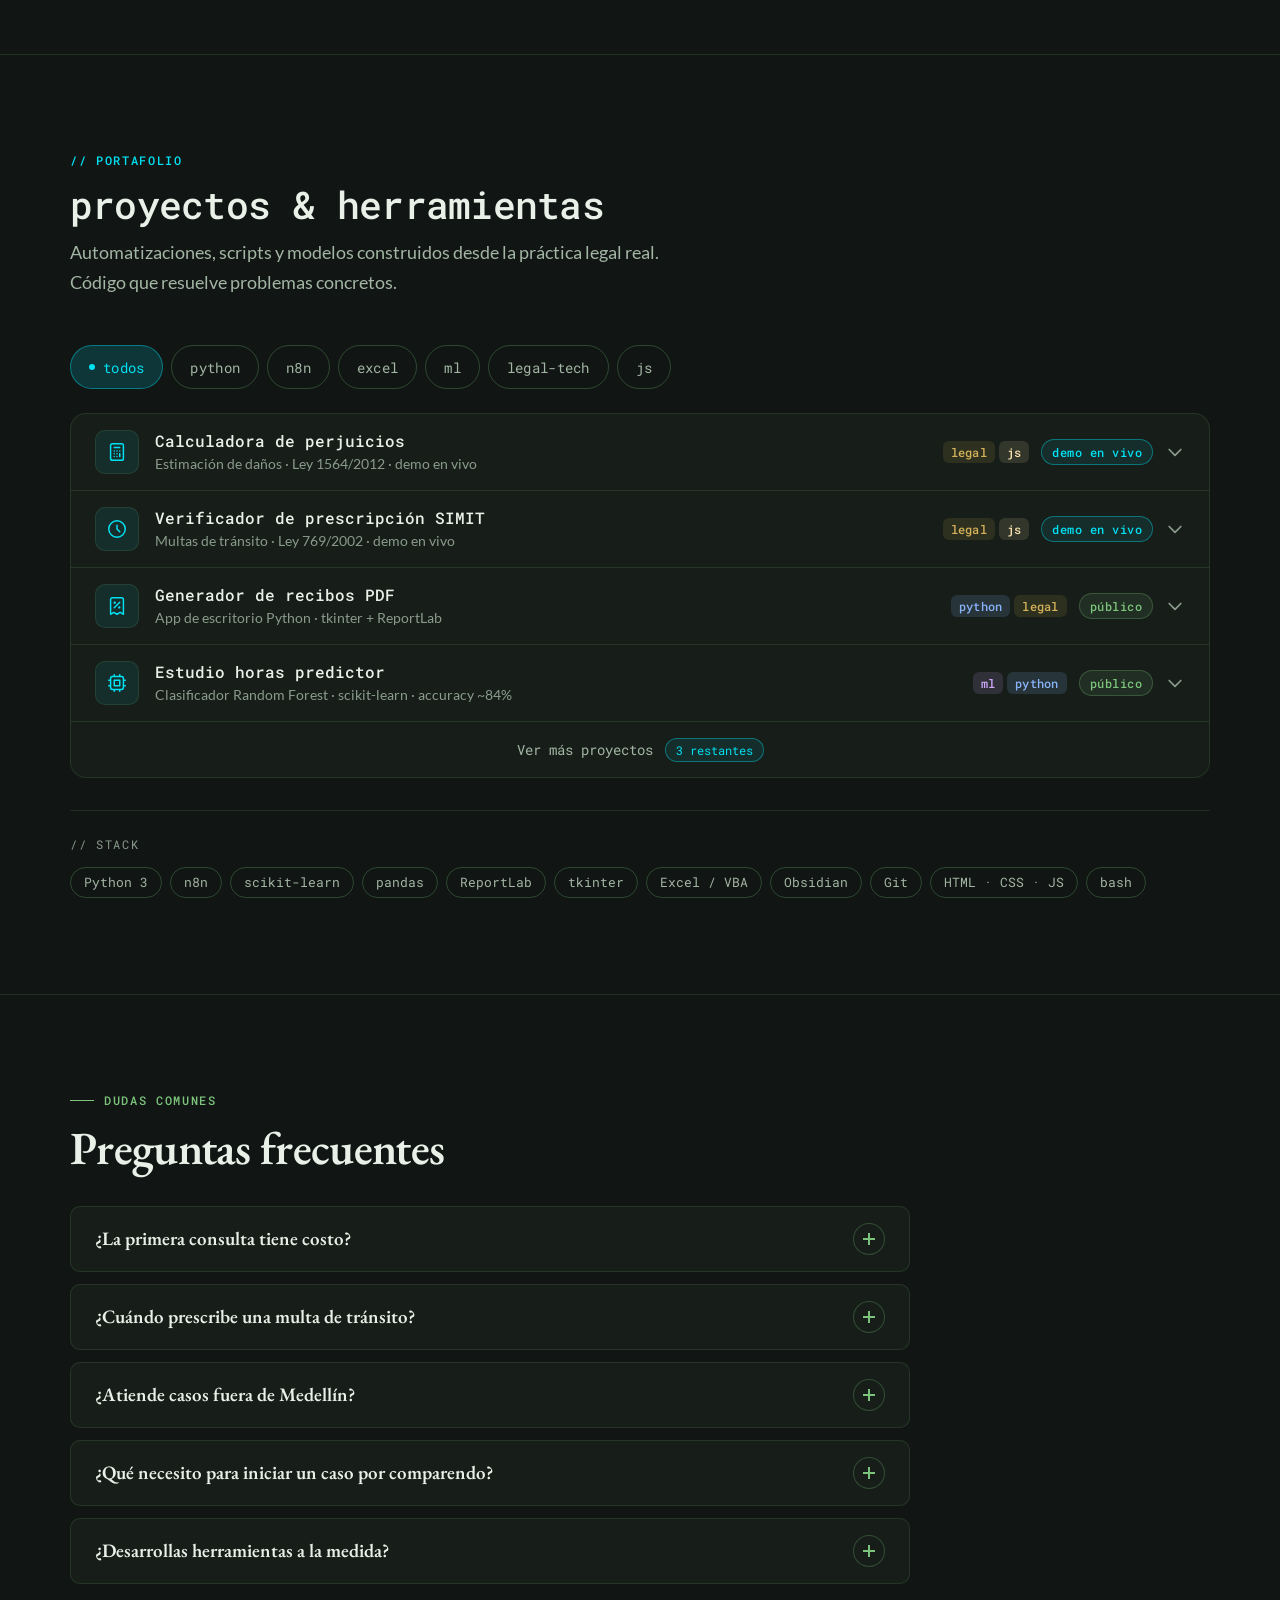
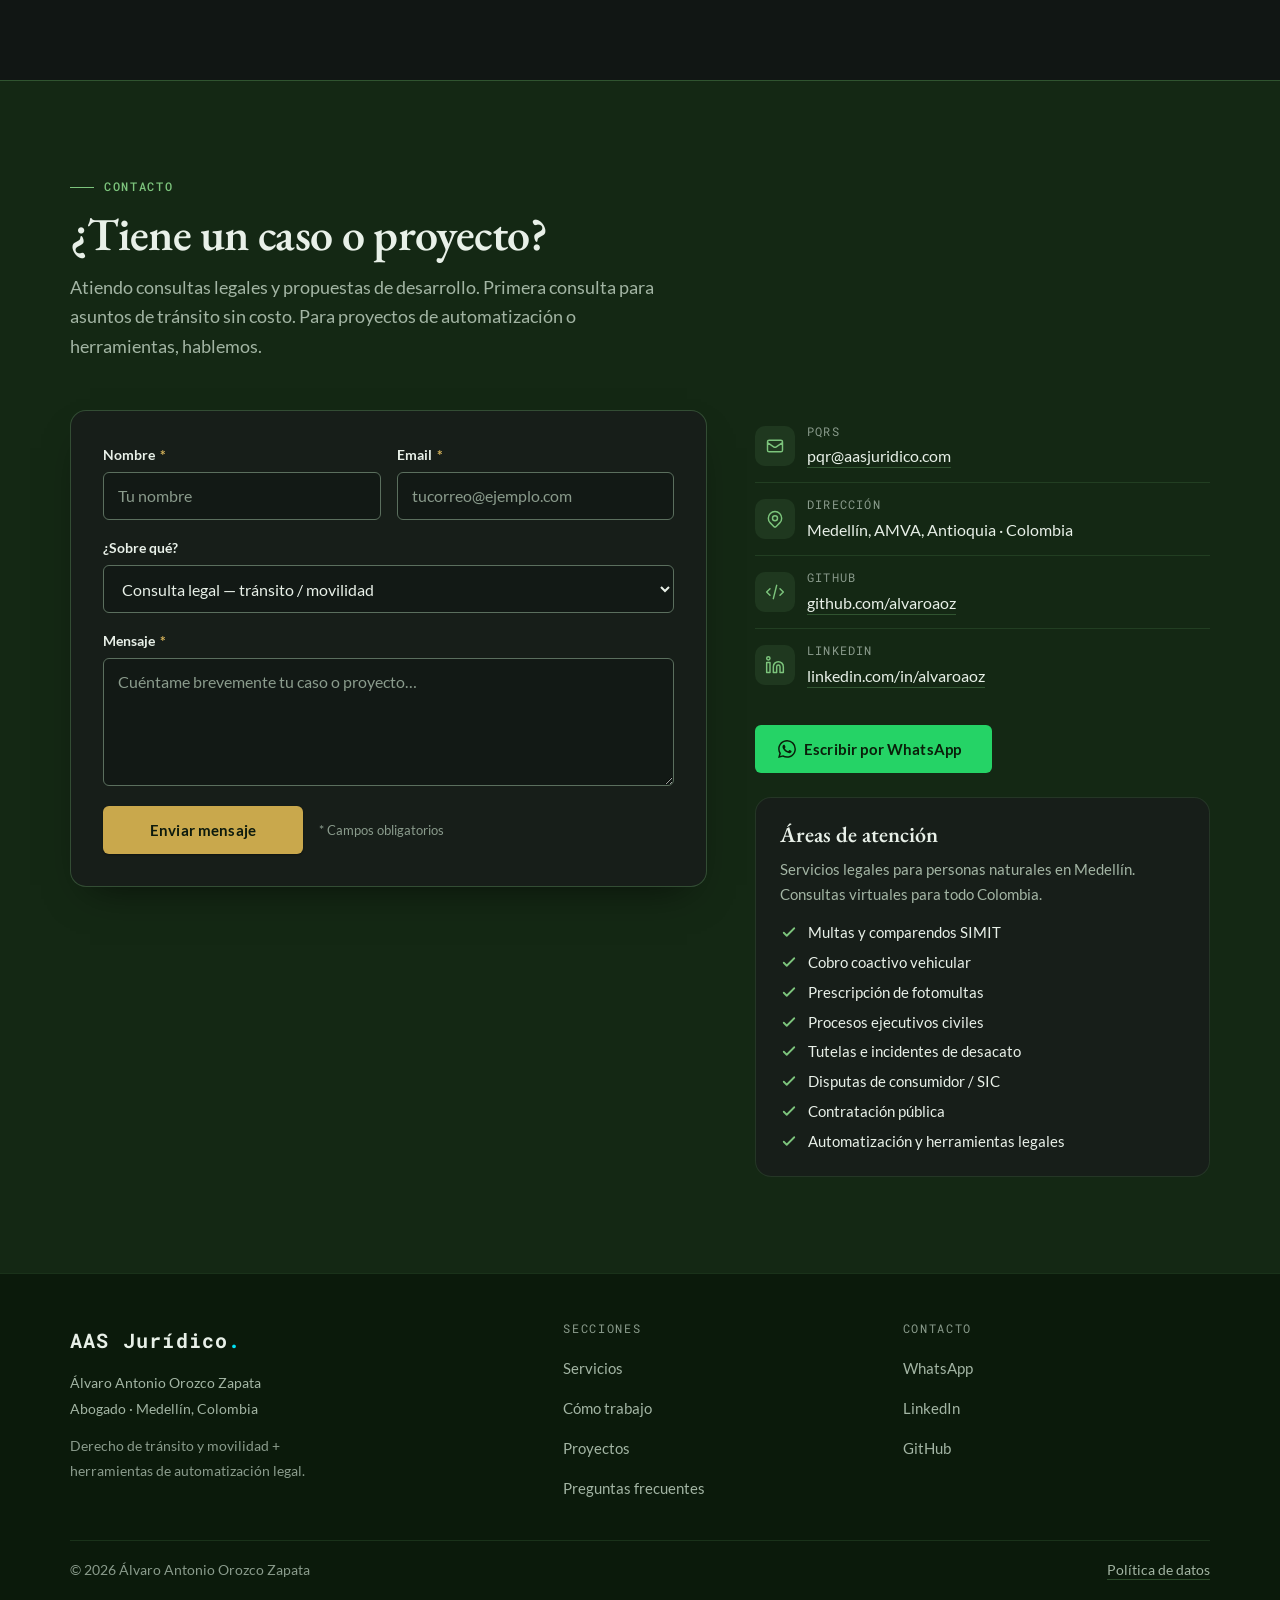
==== commit cf5f0b88: "chore: single LinkedIn link in footer Co-Authored-By: Claude Opus 5.5 <noreply@anthropic.com>" ====
--- a/index.html
+++ b/index.html
@@ -590,8 +590,7 @@
         <p class="footer__heading">Contacto</p>
         <ul>
           <li><a href="https://wa.me/573027400632?text=Hola%2C%20quiero%20consultar%20sobre..." target="_blank" rel="noopener noreferrer">WhatsApp<span class="sr-only"> (se abre en una pestaña nueva)</span></a></li>
-          <li><a href="https://www.linkedin.com/company/aas-juridico/" target="_blank" rel="noopener noreferrer">LinkedIn AAS Jurídico<span class="sr-only"> (se abre en una pestaña nueva)</span></a></li>
-          <li><a href="https://www.linkedin.com/in/alvaroaoz/" target="_blank" rel="noopener noreferrer">LinkedIn personal<span class="sr-only"> (se abre en una pestaña nueva)</span></a></li>
+          <li><a href="https://www.linkedin.com/company/aas-juridico/" target="_blank" rel="noopener noreferrer">LinkedIn<span class="sr-only"> (se abre en una pestaña nueva)</span></a></li>
           <li><a href="https://github.com/alvaroaoz" target="_blank" rel="noopener noreferrer">GitHub<span class="sr-only"> (se abre en una pestaña nueva)</span></a></li>
         </ul>
       </div>
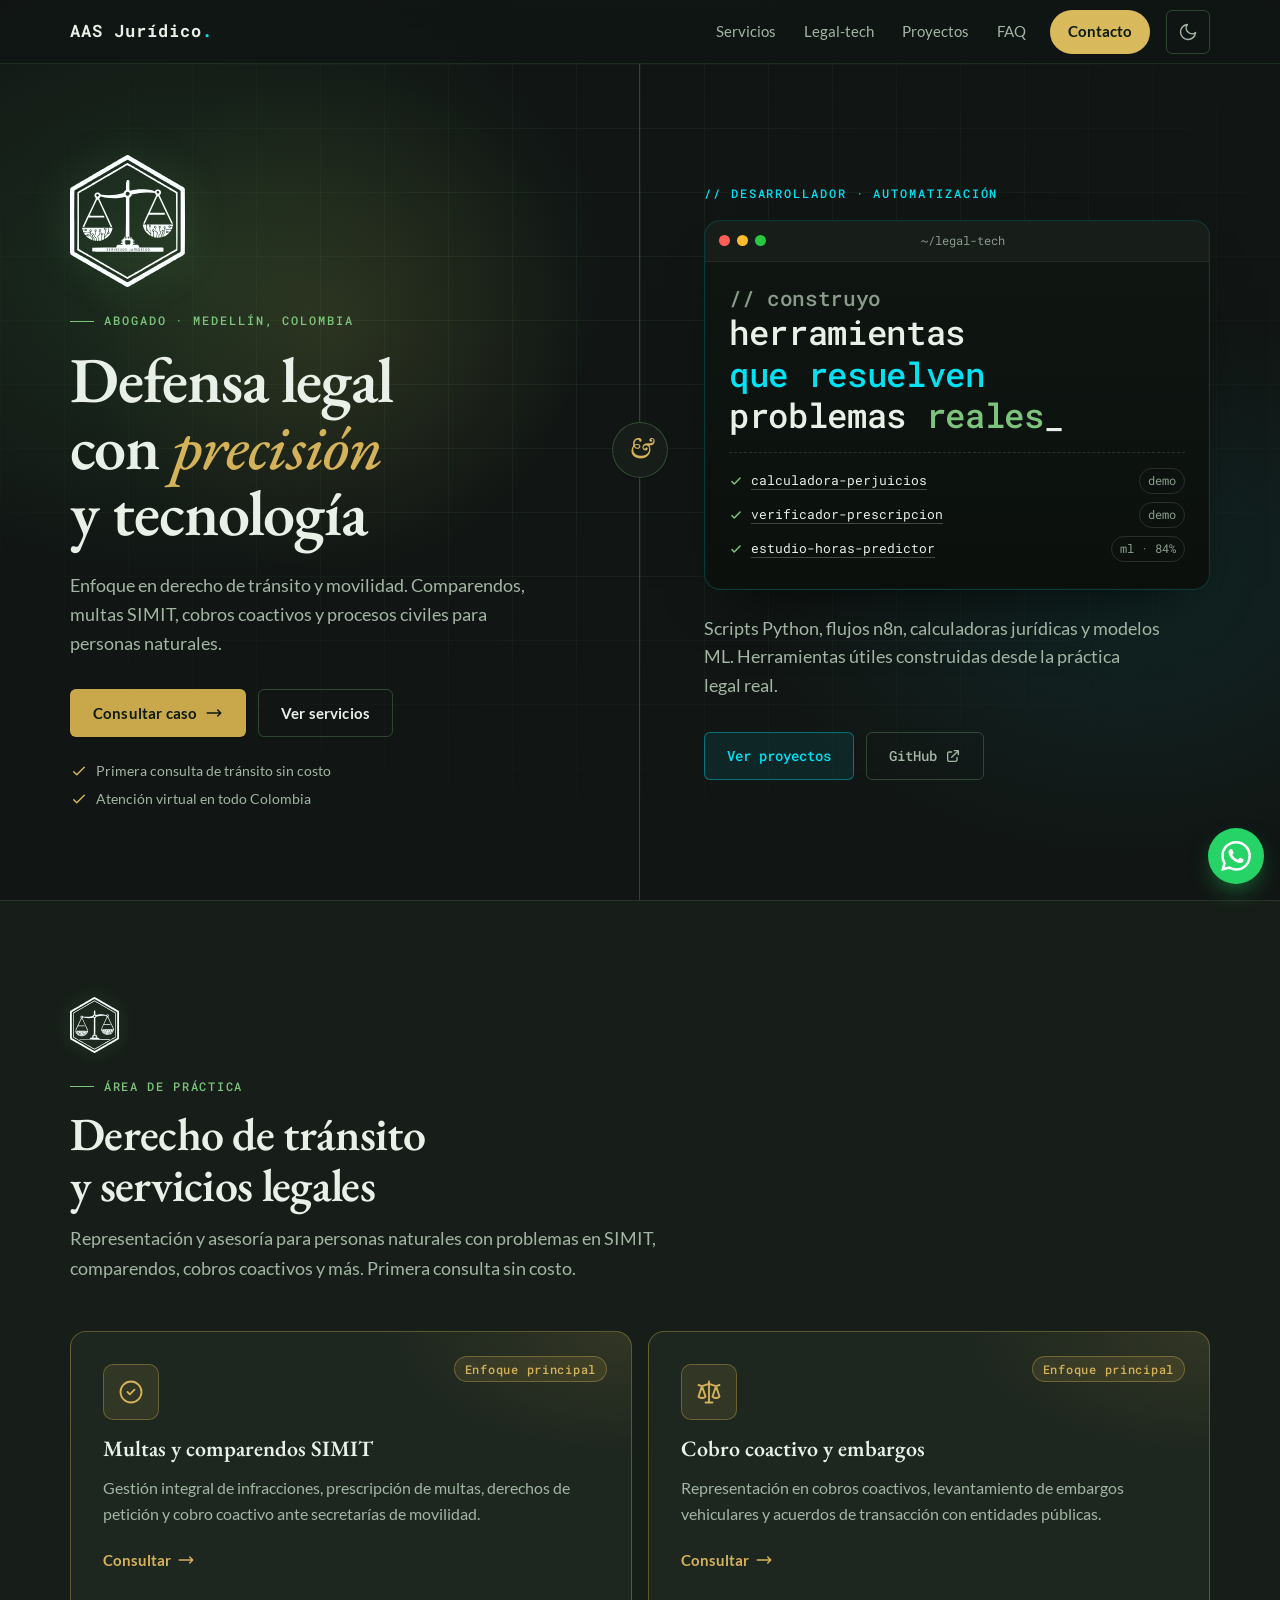
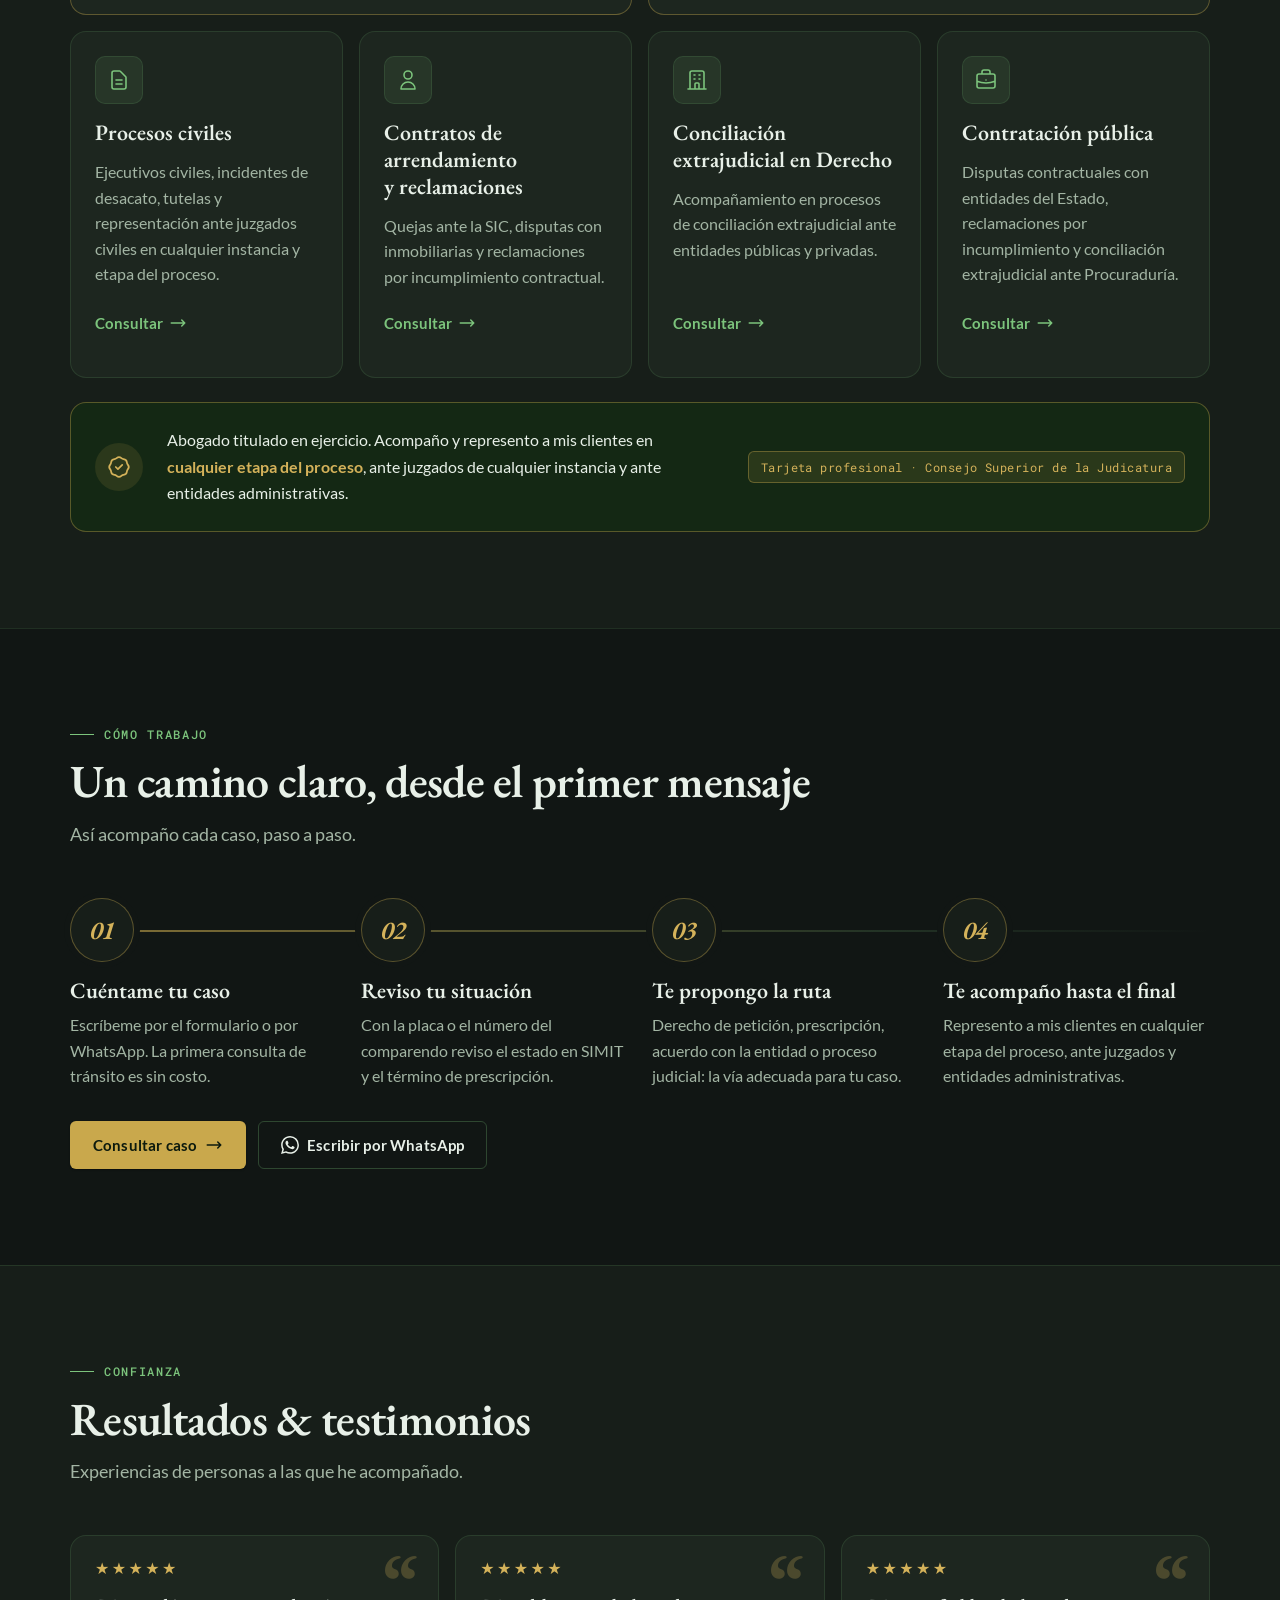
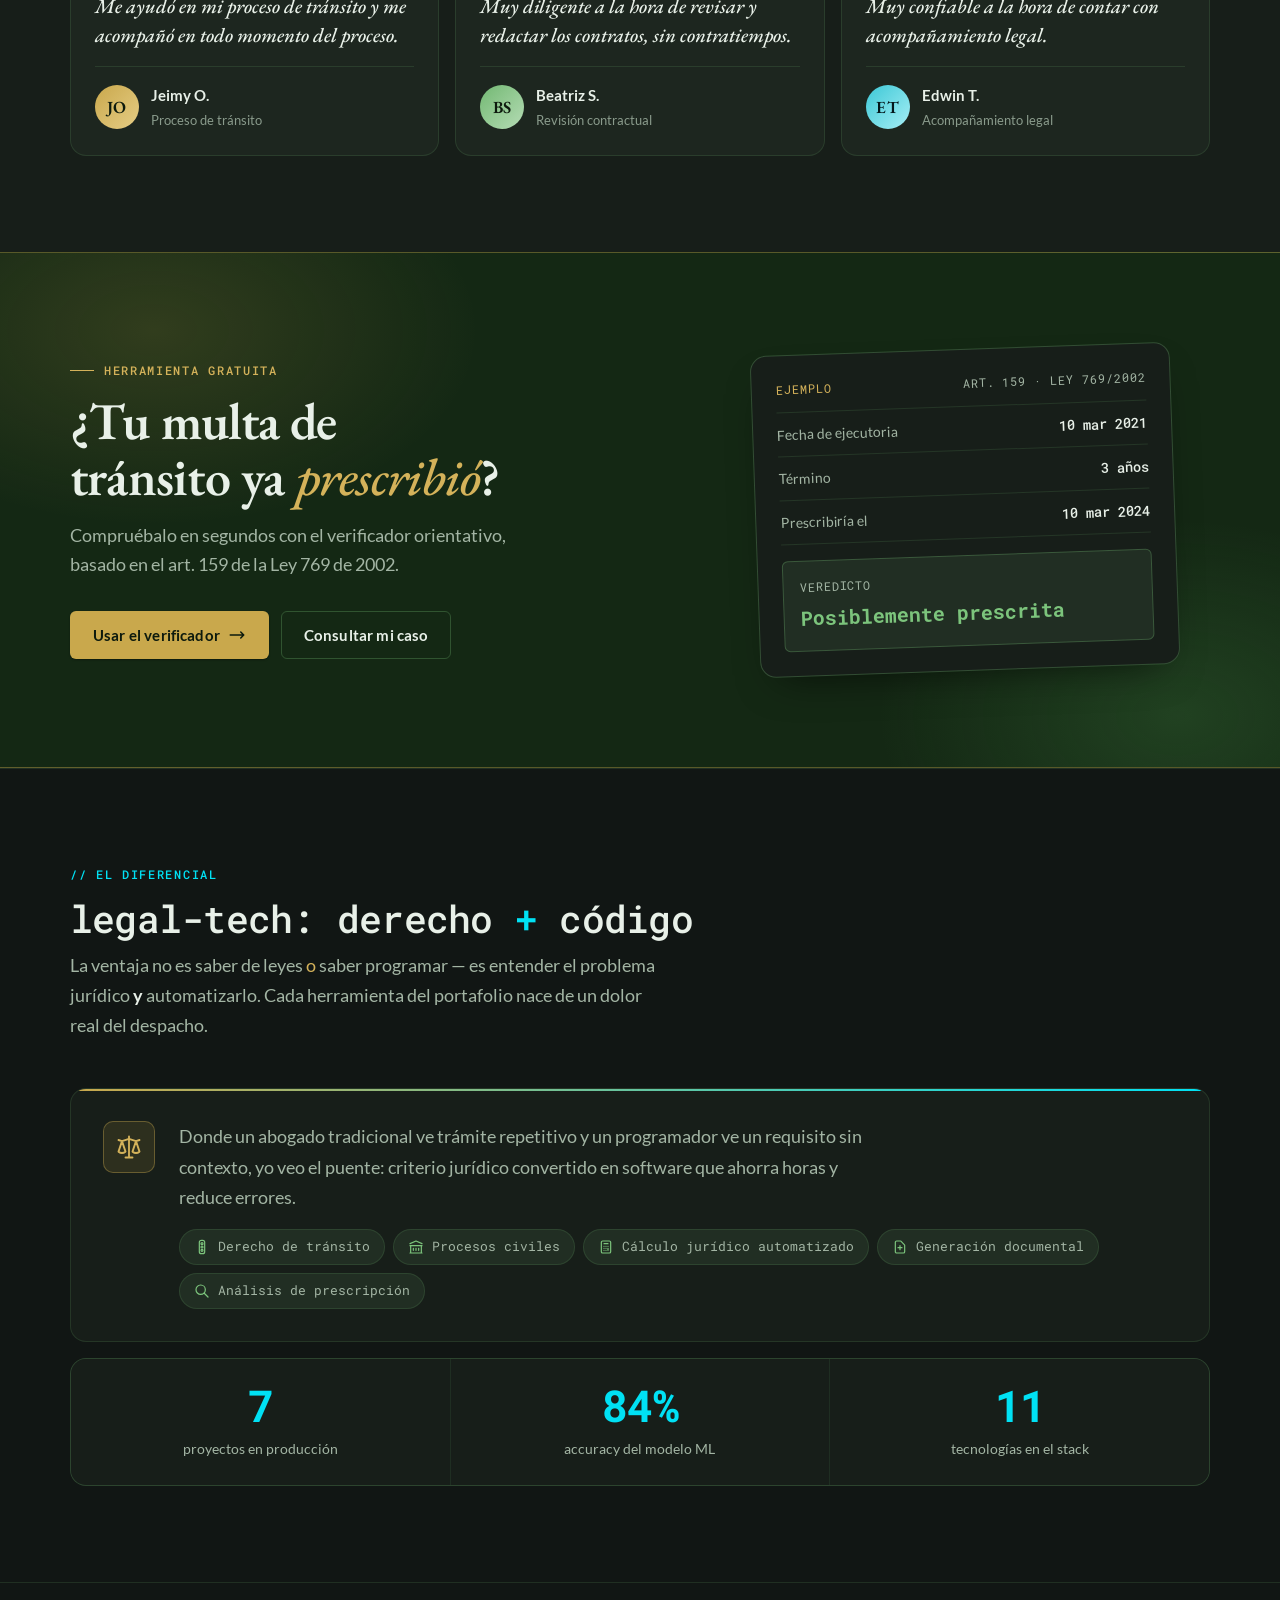
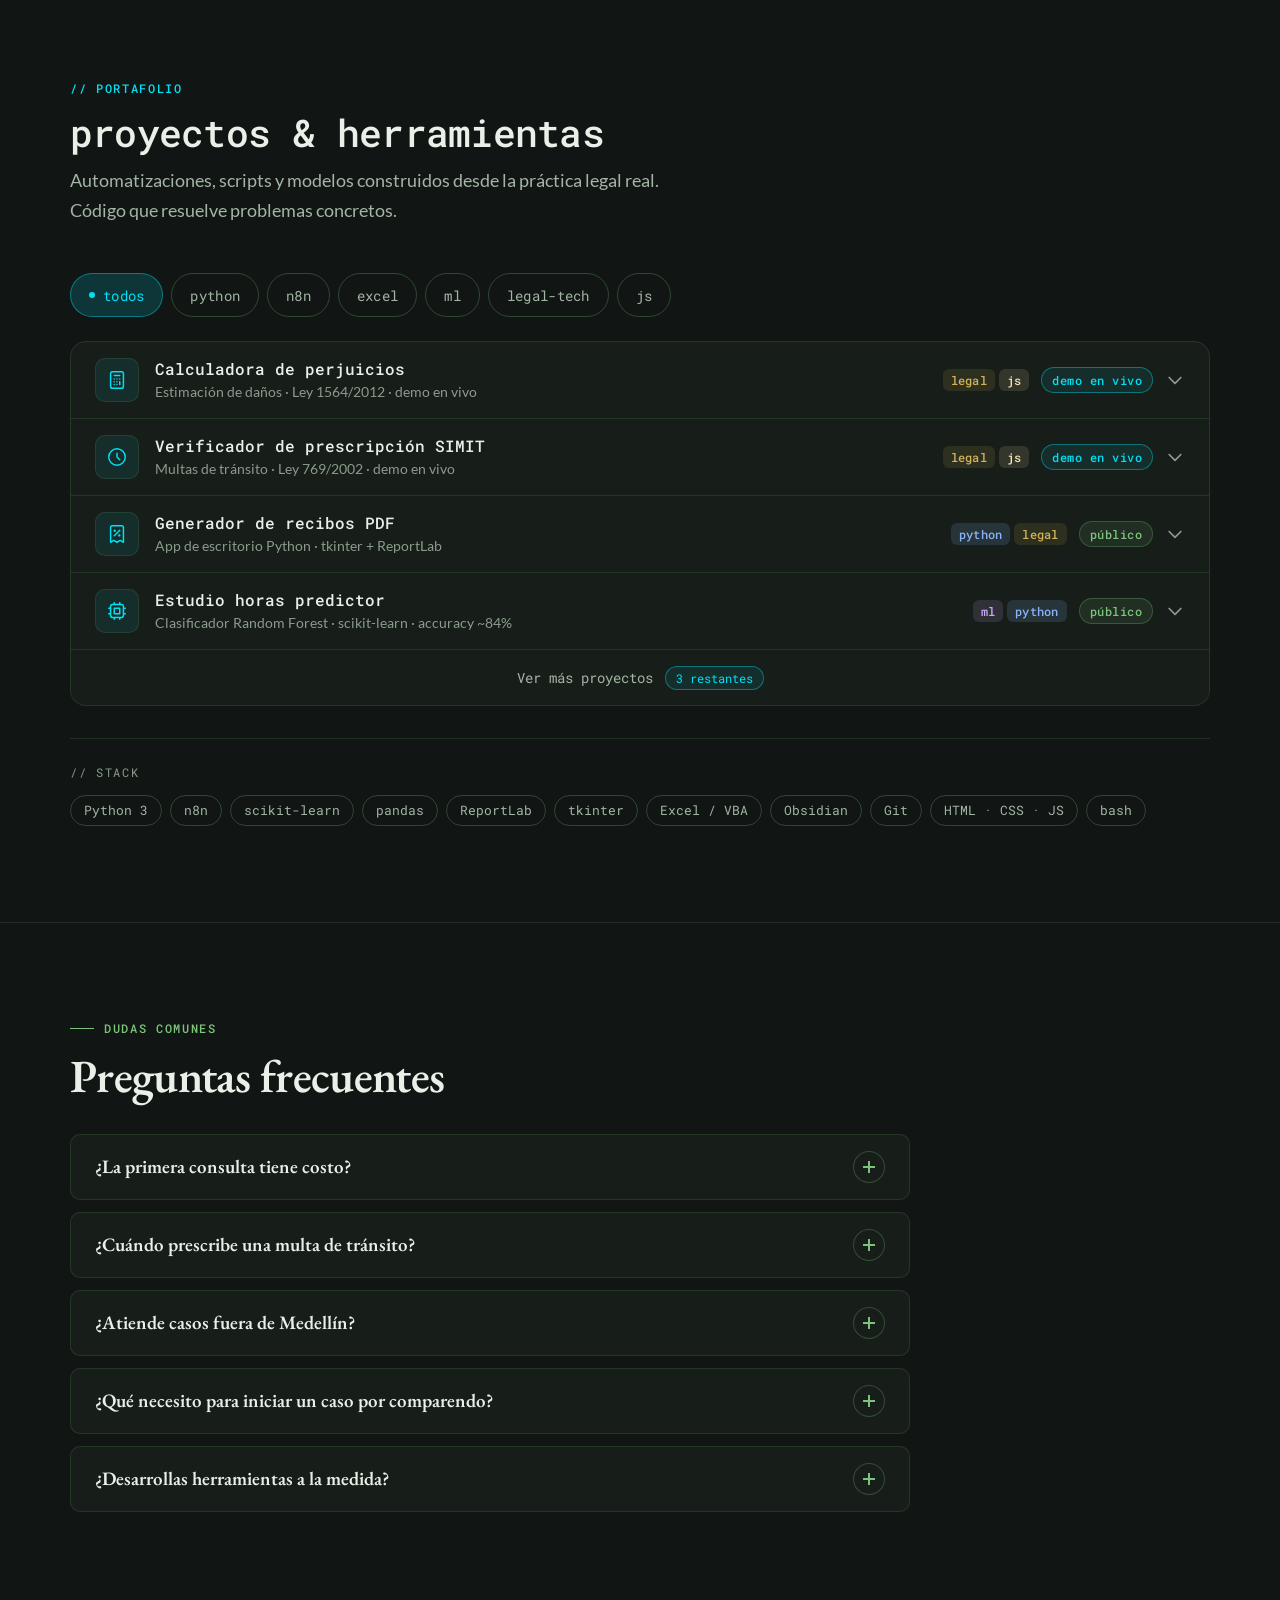
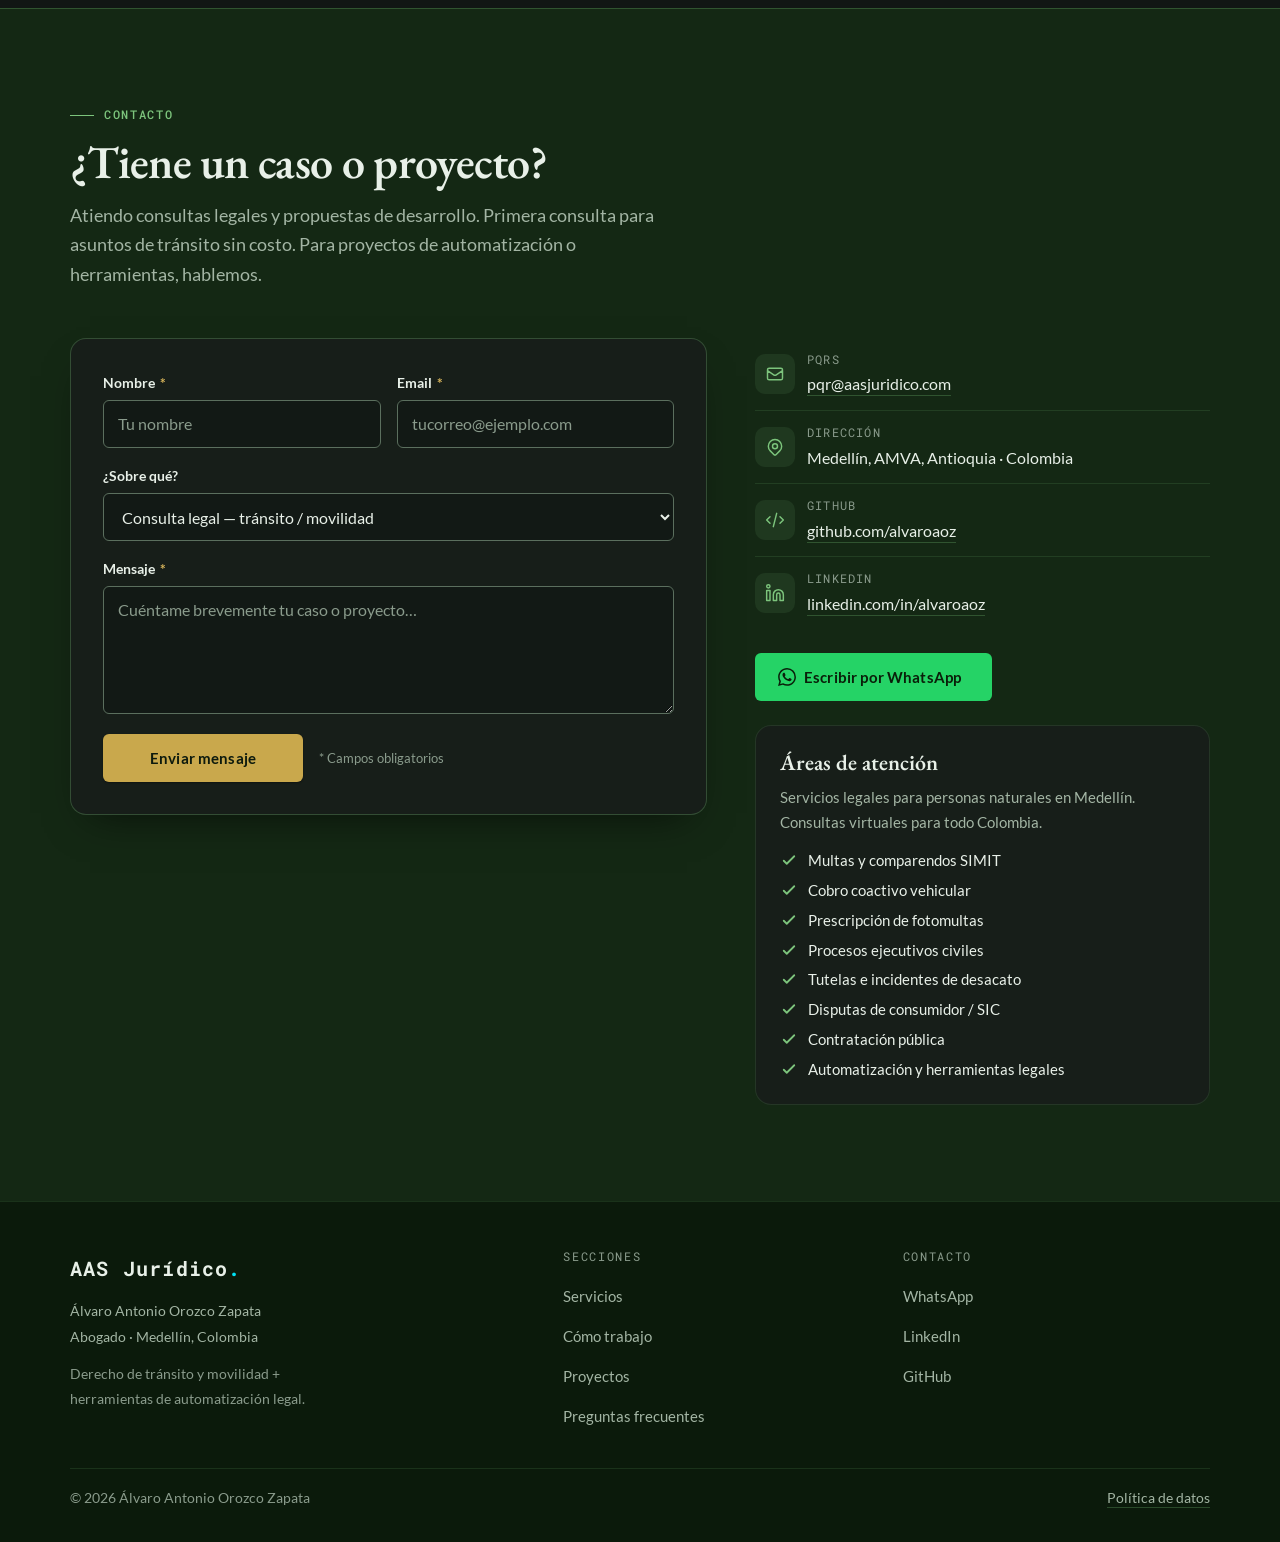
==== commit 7616ba2e: "chore: disable testimonial form (kept commented for reuse) Co-Authored-By: Claude Opus 5.5 <noreply@" ====
--- a/index.html
+++ b/index.html
@@ -287,6 +287,8 @@
       </figure>
     </div>
 
+    <!-- FORMULARIO "DEJA TU TESTIMONIO" (desactivado; para reactivarlo, quita este comentario).
+         La lógica JS (#testi-form en js/main.js) y los estilos (.testi-leave/.testi-form en css/main.css) siguen listos.
     <details class="testi-leave reveal">
       <summary class="btn-outline-green">¿Te acompañé en tu caso? Deja tu testimonio</summary>
       <form class="contact-form testi-form" id="testi-form" autocomplete="on">
@@ -334,6 +336,7 @@
         <p class="contact-form__status" role="status" aria-live="polite"></p>
       </form>
     </details>
+    -->
   </div>
 </section>
 
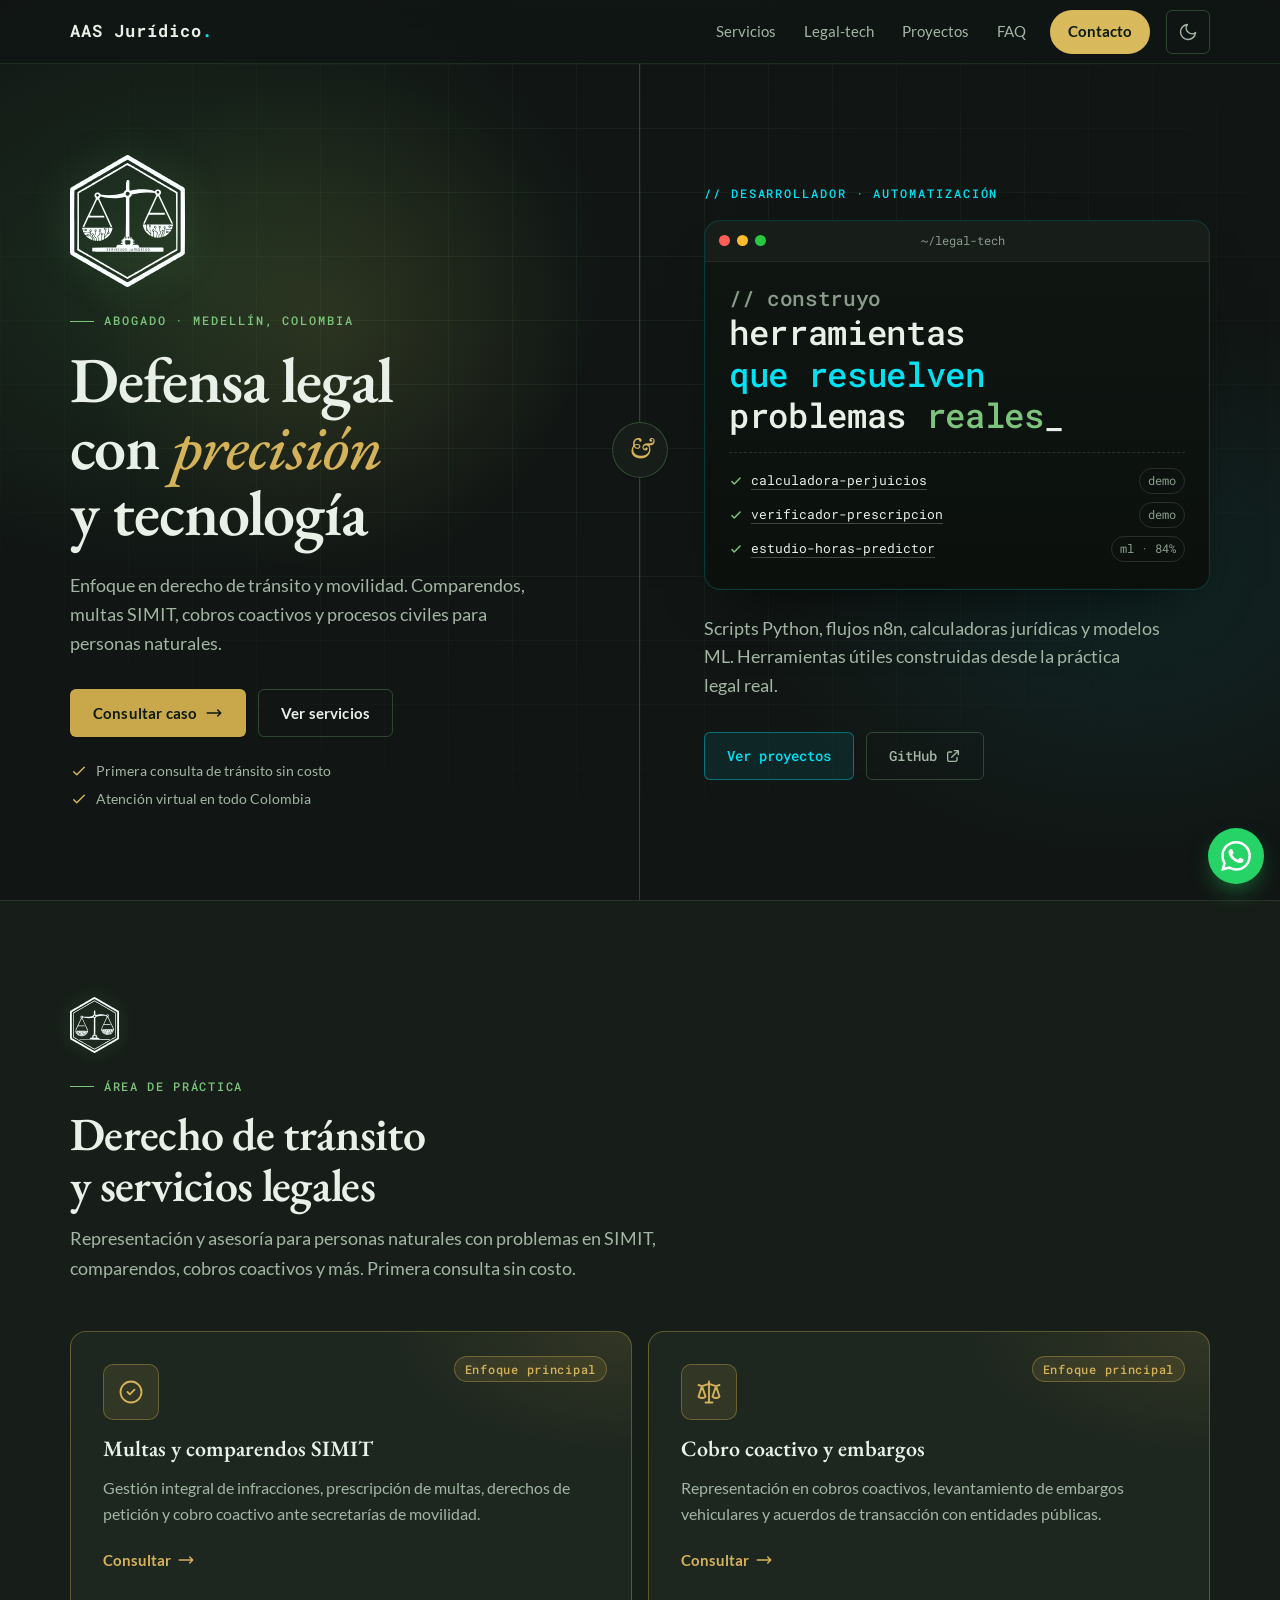
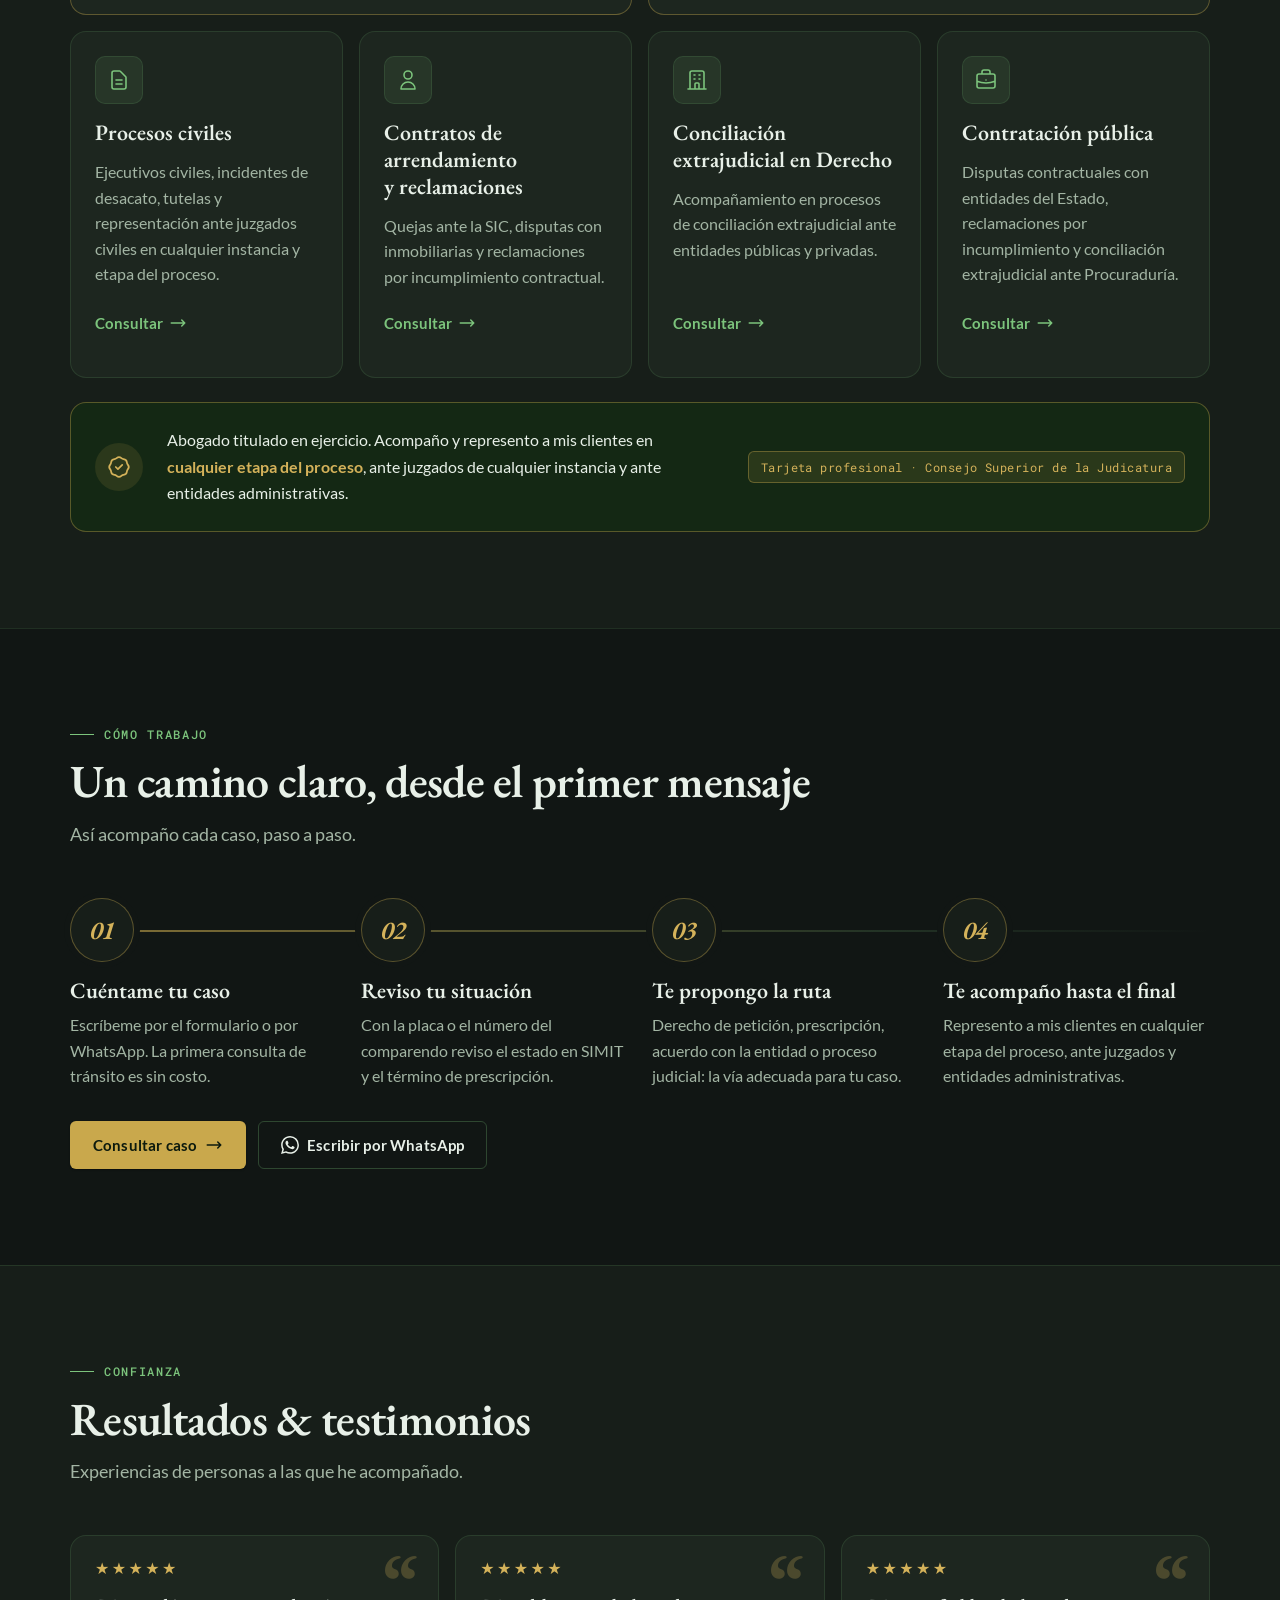
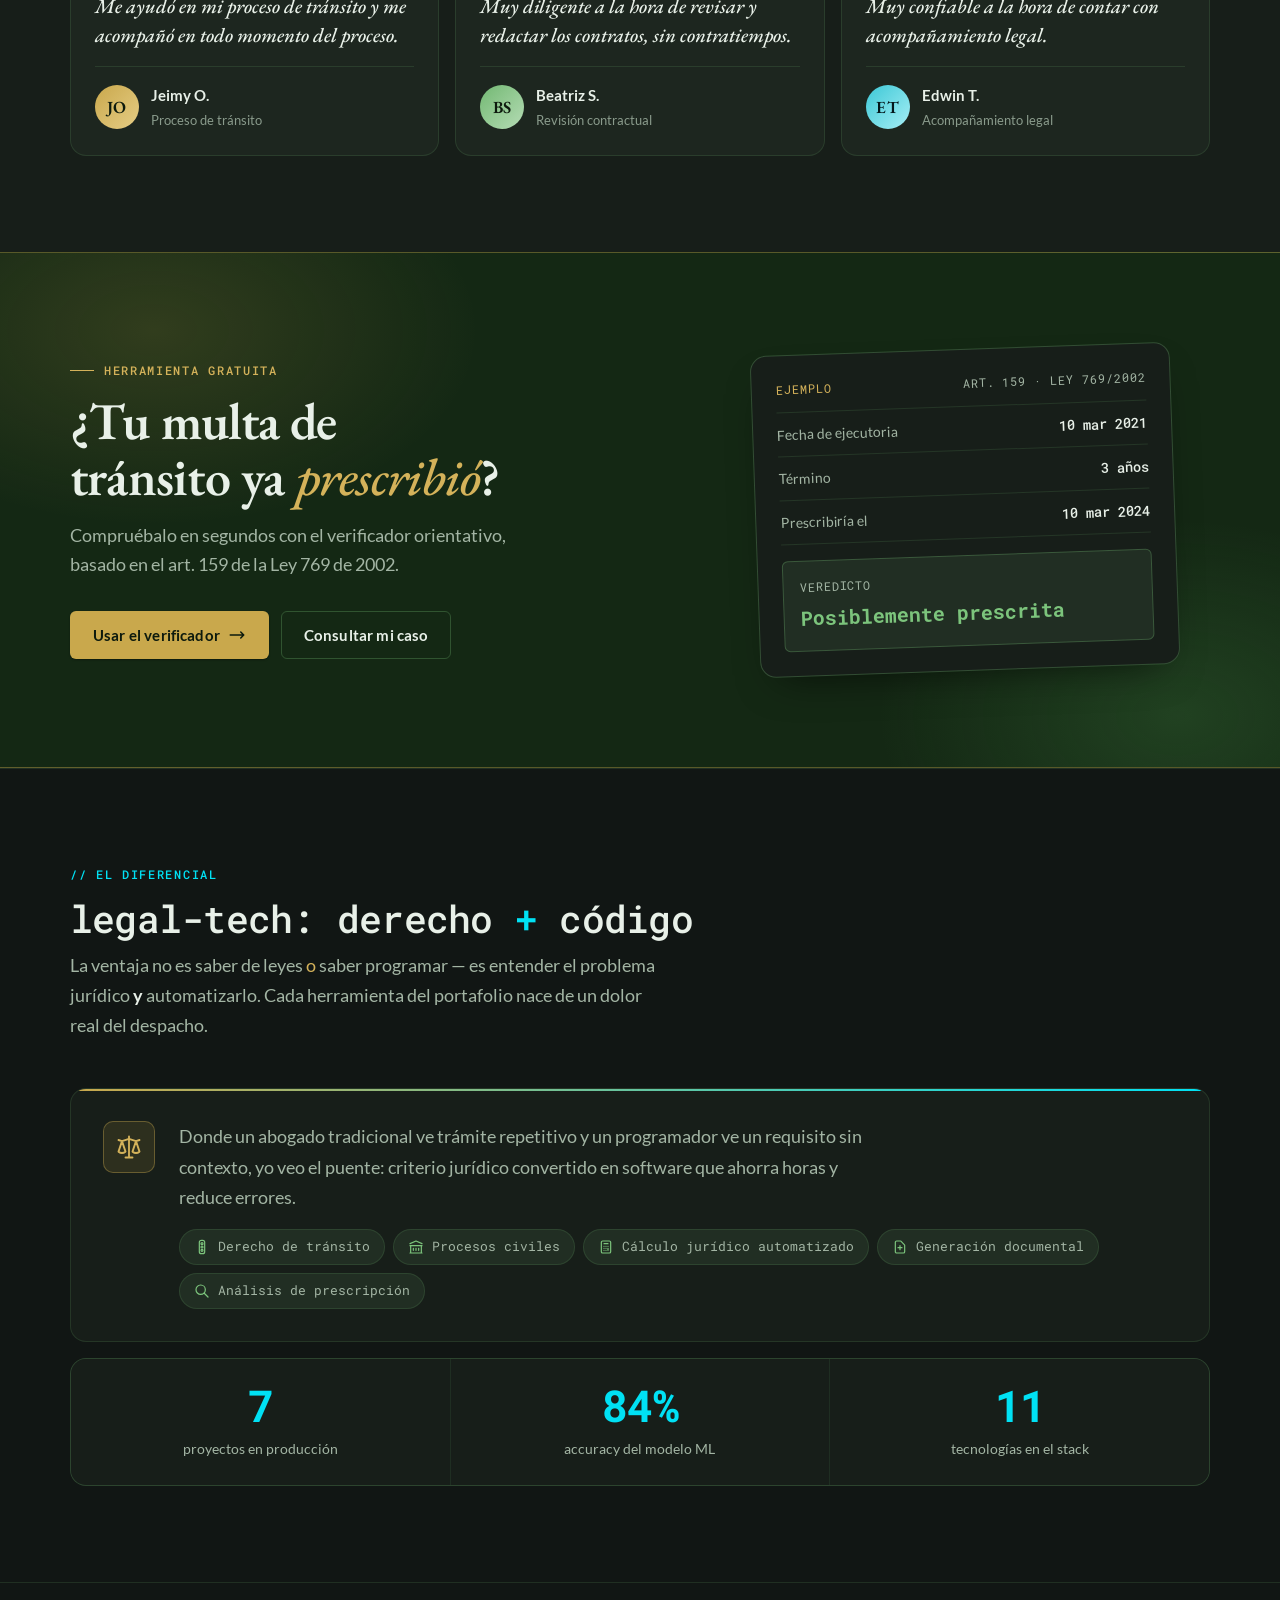
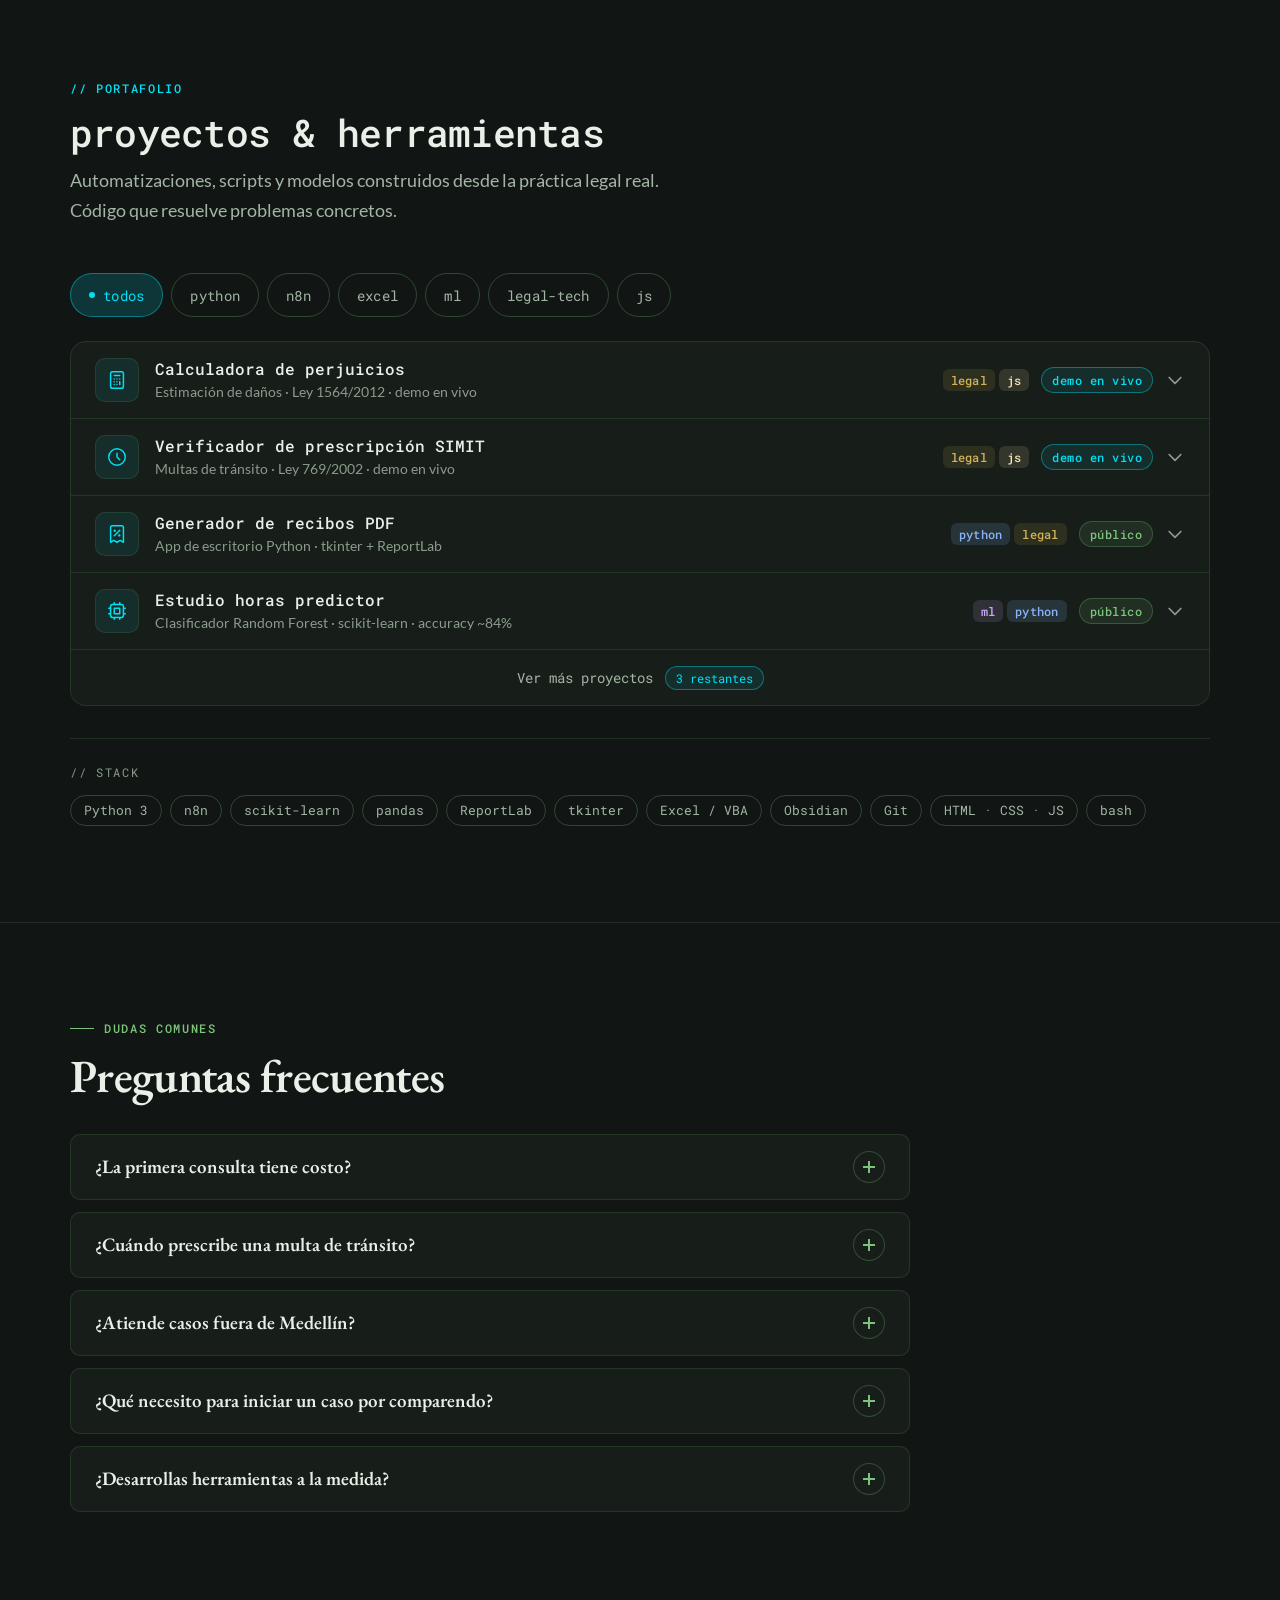
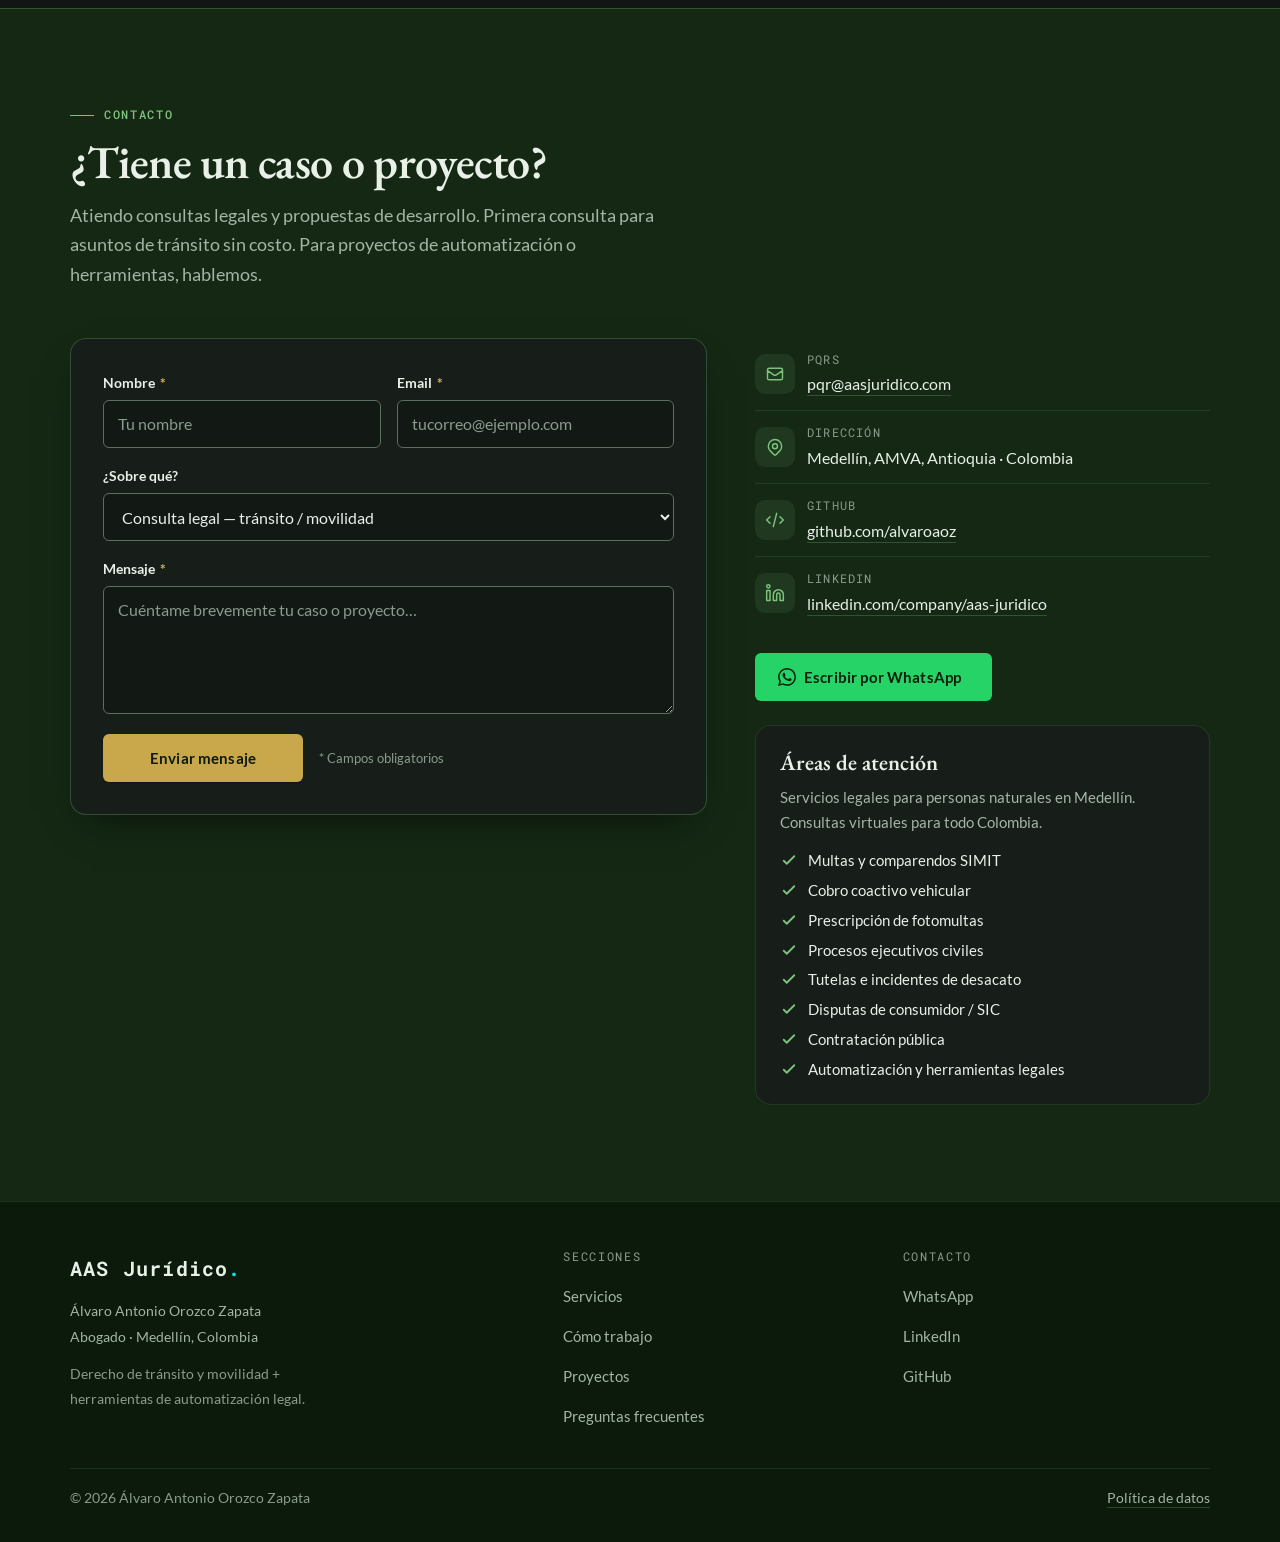
==== commit 0bafdd60: "chore: point contact LinkedIn to AAS Jurídico company page Co-Authored-By: Claude Opus 5.5 <noreply@" ====
--- a/index.html
+++ b/index.html
@@ -40,8 +40,8 @@
   <!-- Fuentes autoalojadas: sin peticiones a Google; precarga las del primer pintado -->
   <link rel="preload" href="/css/fonts/lato-400.woff2" as="font" type="font/woff2" crossorigin>
   <link rel="preload" href="/css/fonts/eb-garamond-500-700.woff2" as="font" type="font/woff2" crossorigin>
-  <link rel="stylesheet" href="/css/fonts.css?v=9">
-  <link rel="stylesheet" href="css/main.css?v=9">
+  <link rel="stylesheet" href="/css/fonts.css?v=10">
+  <link rel="stylesheet" href="css/main.css?v=10">
 
   <!-- Evita parpadeo de tema: aplica el tema guardado antes de pintar.
        La clase .js habilita las animaciones de scroll (sin JS el contenido se ve igual). -->
@@ -542,7 +542,7 @@
         </li>
         <li class="contact-item">
           <div class="contact-item__icon" aria-hidden="true"><svg width="24" height="24" viewBox="0 0 24 24"><path d="M16 8a6 6 0 016 6v7h-4v-7a2 2 0 00-2-2 2 2 0 00-2 2v7h-4v-7a6 6 0 016-6zM2 9h4v12H2z"/><circle cx="4" cy="4" r="2"/></svg></div>
-          <div><span class="contact-item__label">linkedin</span><p class="contact-item__val"><a href="https://www.linkedin.com/in/alvaroaoz/" target="_blank" rel="noopener noreferrer">linkedin.com/in/alvaroaoz<span class="sr-only"> (se abre en una pestaña nueva)</span></a></p></div>
+          <div><span class="contact-item__label">linkedin</span><p class="contact-item__val"><a href="https://www.linkedin.com/company/aas-juridico/" target="_blank" rel="noopener noreferrer">linkedin.com/company/aas-juridico<span class="sr-only"> (se abre en una pestaña nueva)</span></a></p></div>
         </li>
       </ul>
       <a href="https://wa.me/573027400632?text=Hola%2C%20quiero%20consultar%20sobre..." class="wa-btn" target="_blank" rel="noopener noreferrer">
@@ -644,7 +644,6 @@
       "knowsAbout": ["Derecho de tránsito", "Multas SIMIT", "Cobro coactivo", "Procesos civiles", "Legal-tech", "Automatización"],
       "sameAs": [
         "https://github.com/alvaroaoz",
-        "https://www.linkedin.com/in/alvaroaoz/",
         "https://www.linkedin.com/company/aas-juridico/"
       ],
       "founder": { "@id": "https://www.aasjuridico.com/#person" }
@@ -703,8 +702,8 @@
 }
 </script>
 
-<script src="/js/main.js?v=9"></script>
-<script src="/js/projects.js?v=9"></script>
-<script src="/js/renderer.js?v=9"></script>
+<script src="/js/main.js?v=10"></script>
+<script src="/js/projects.js?v=10"></script>
+<script src="/js/renderer.js?v=10"></script>
 </body>
 </html>
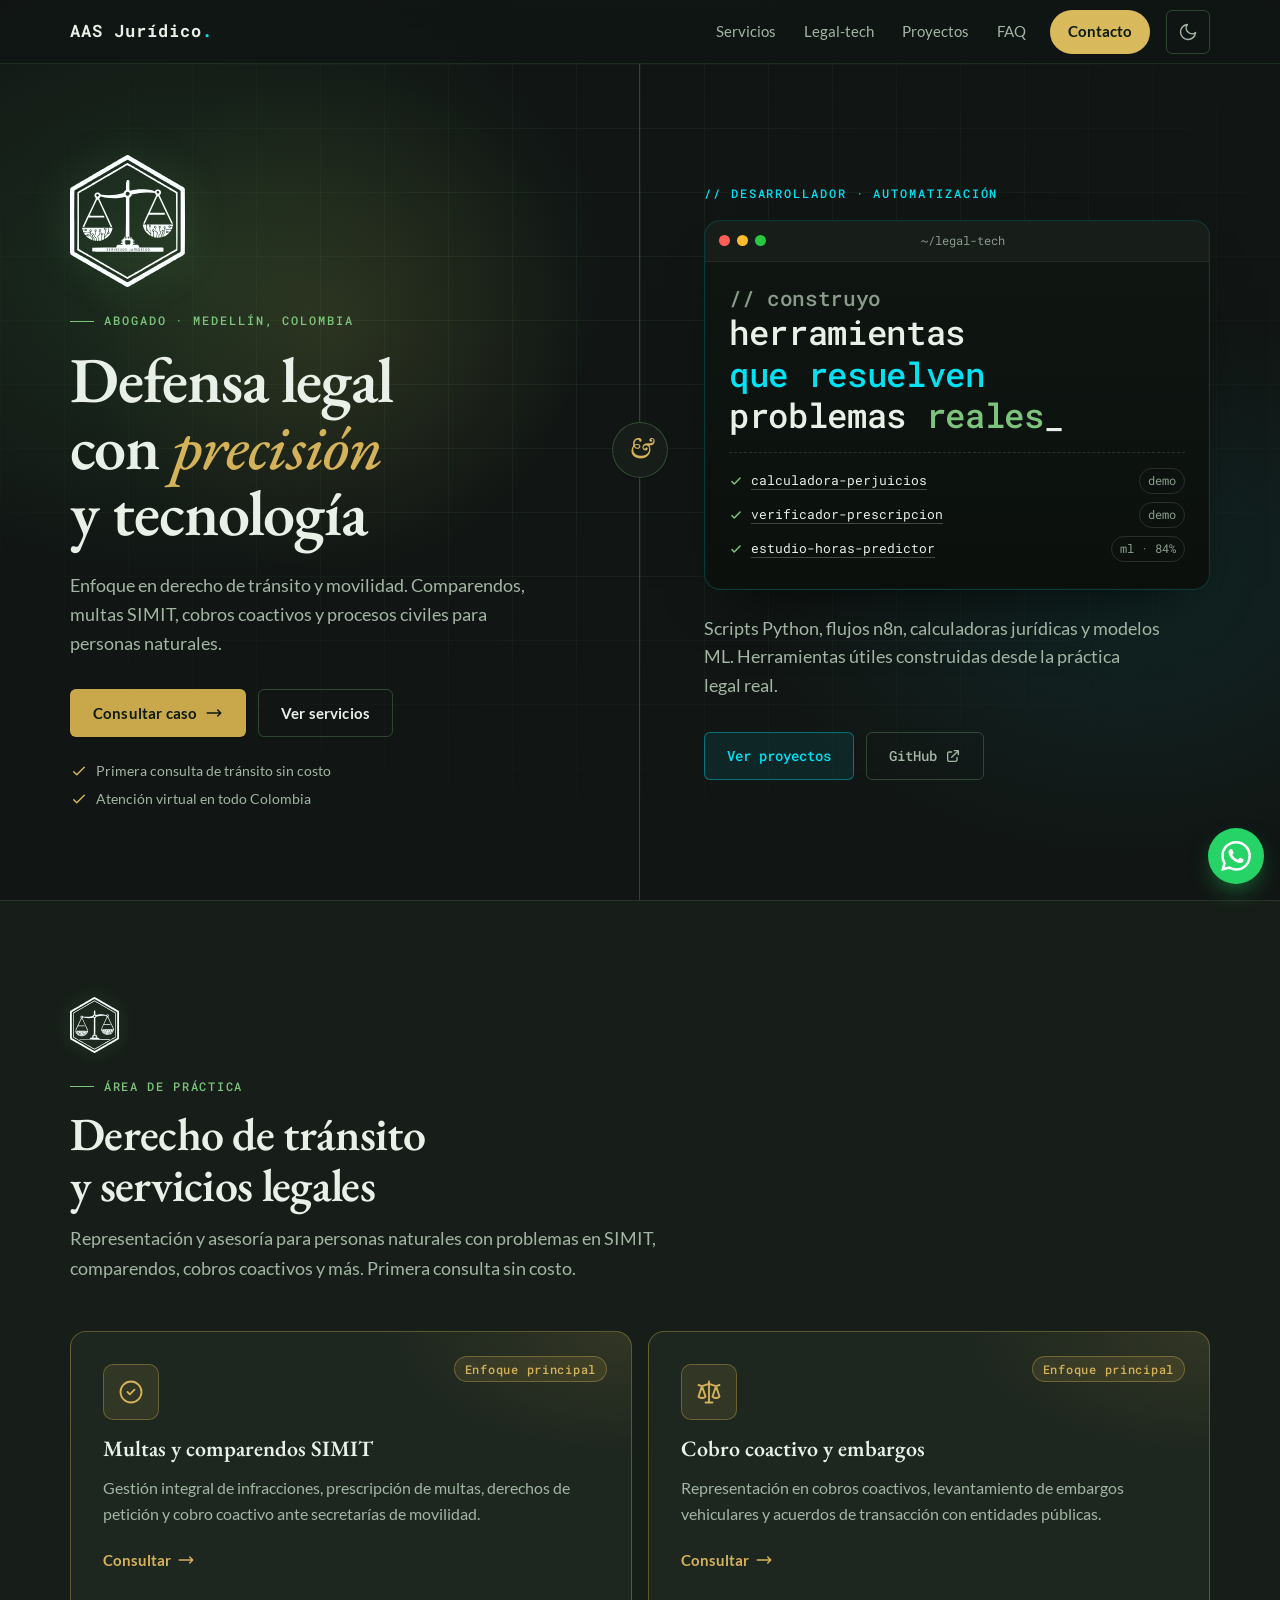
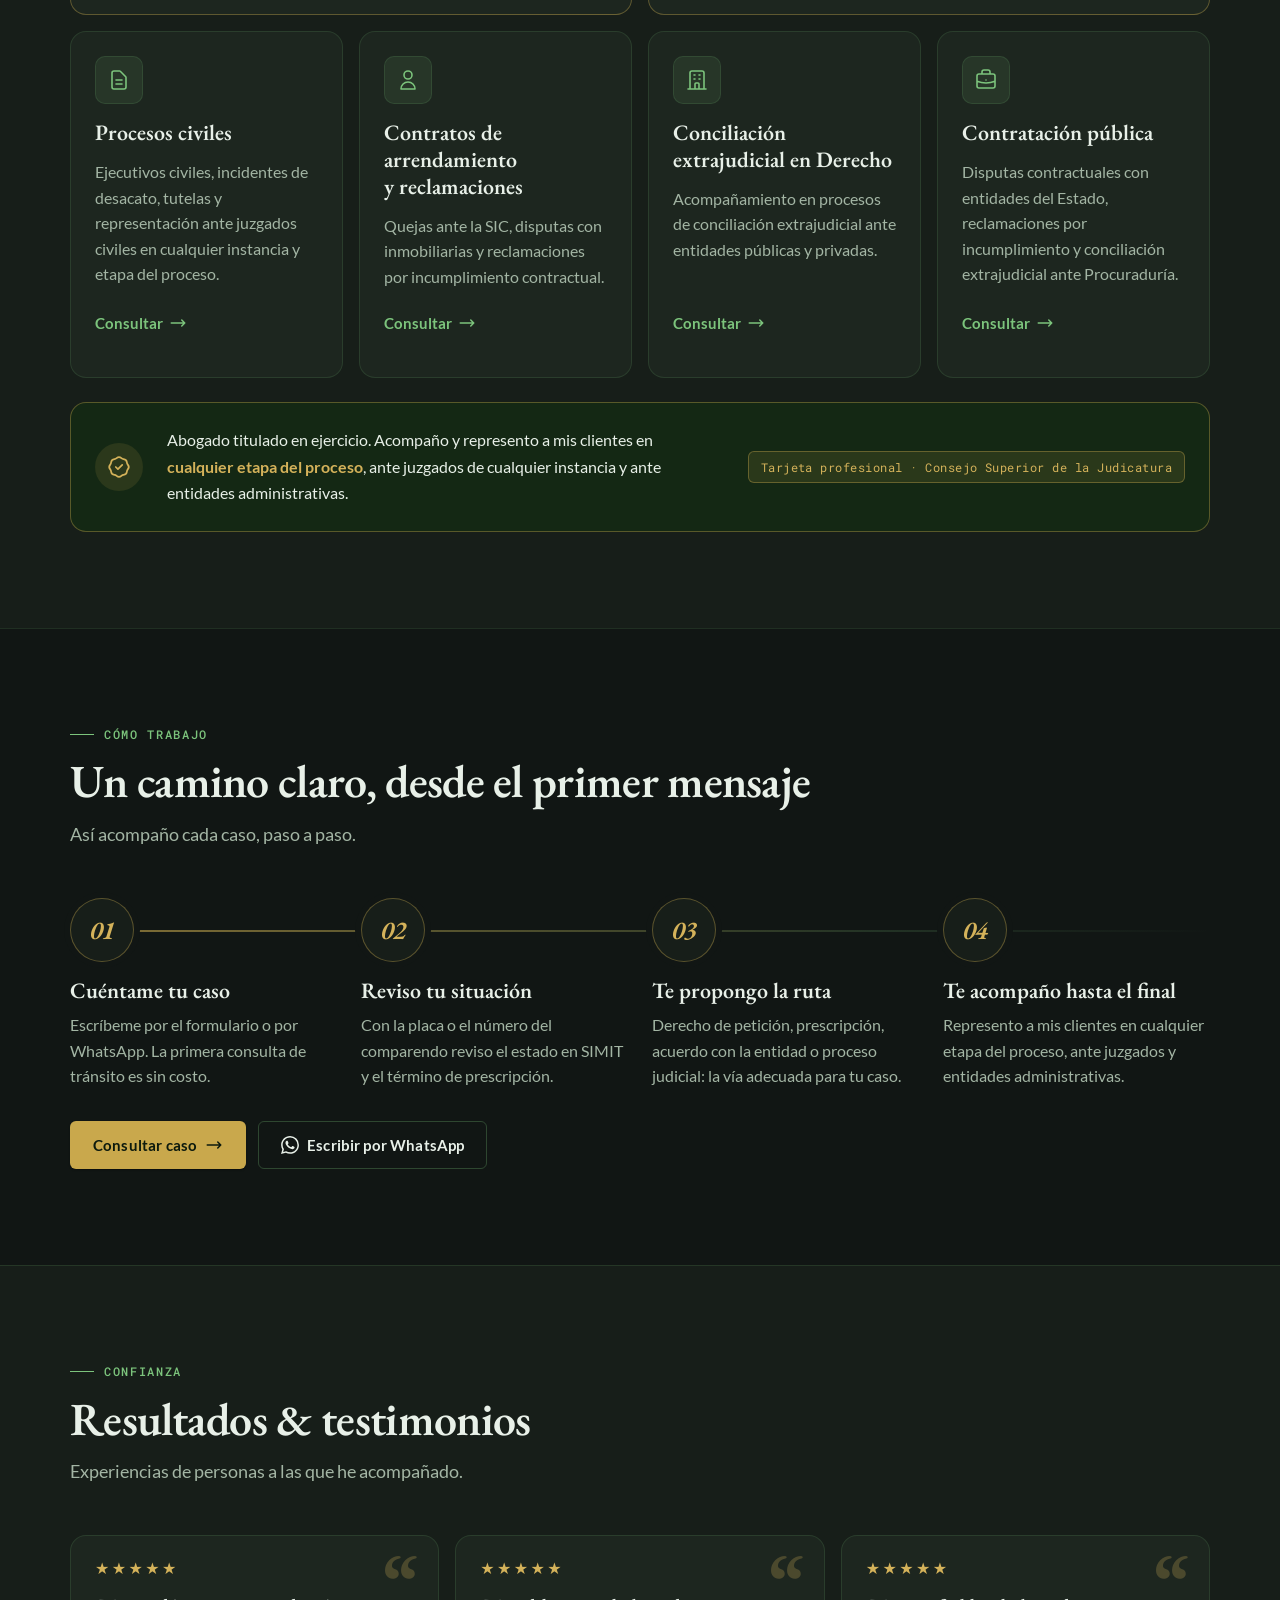
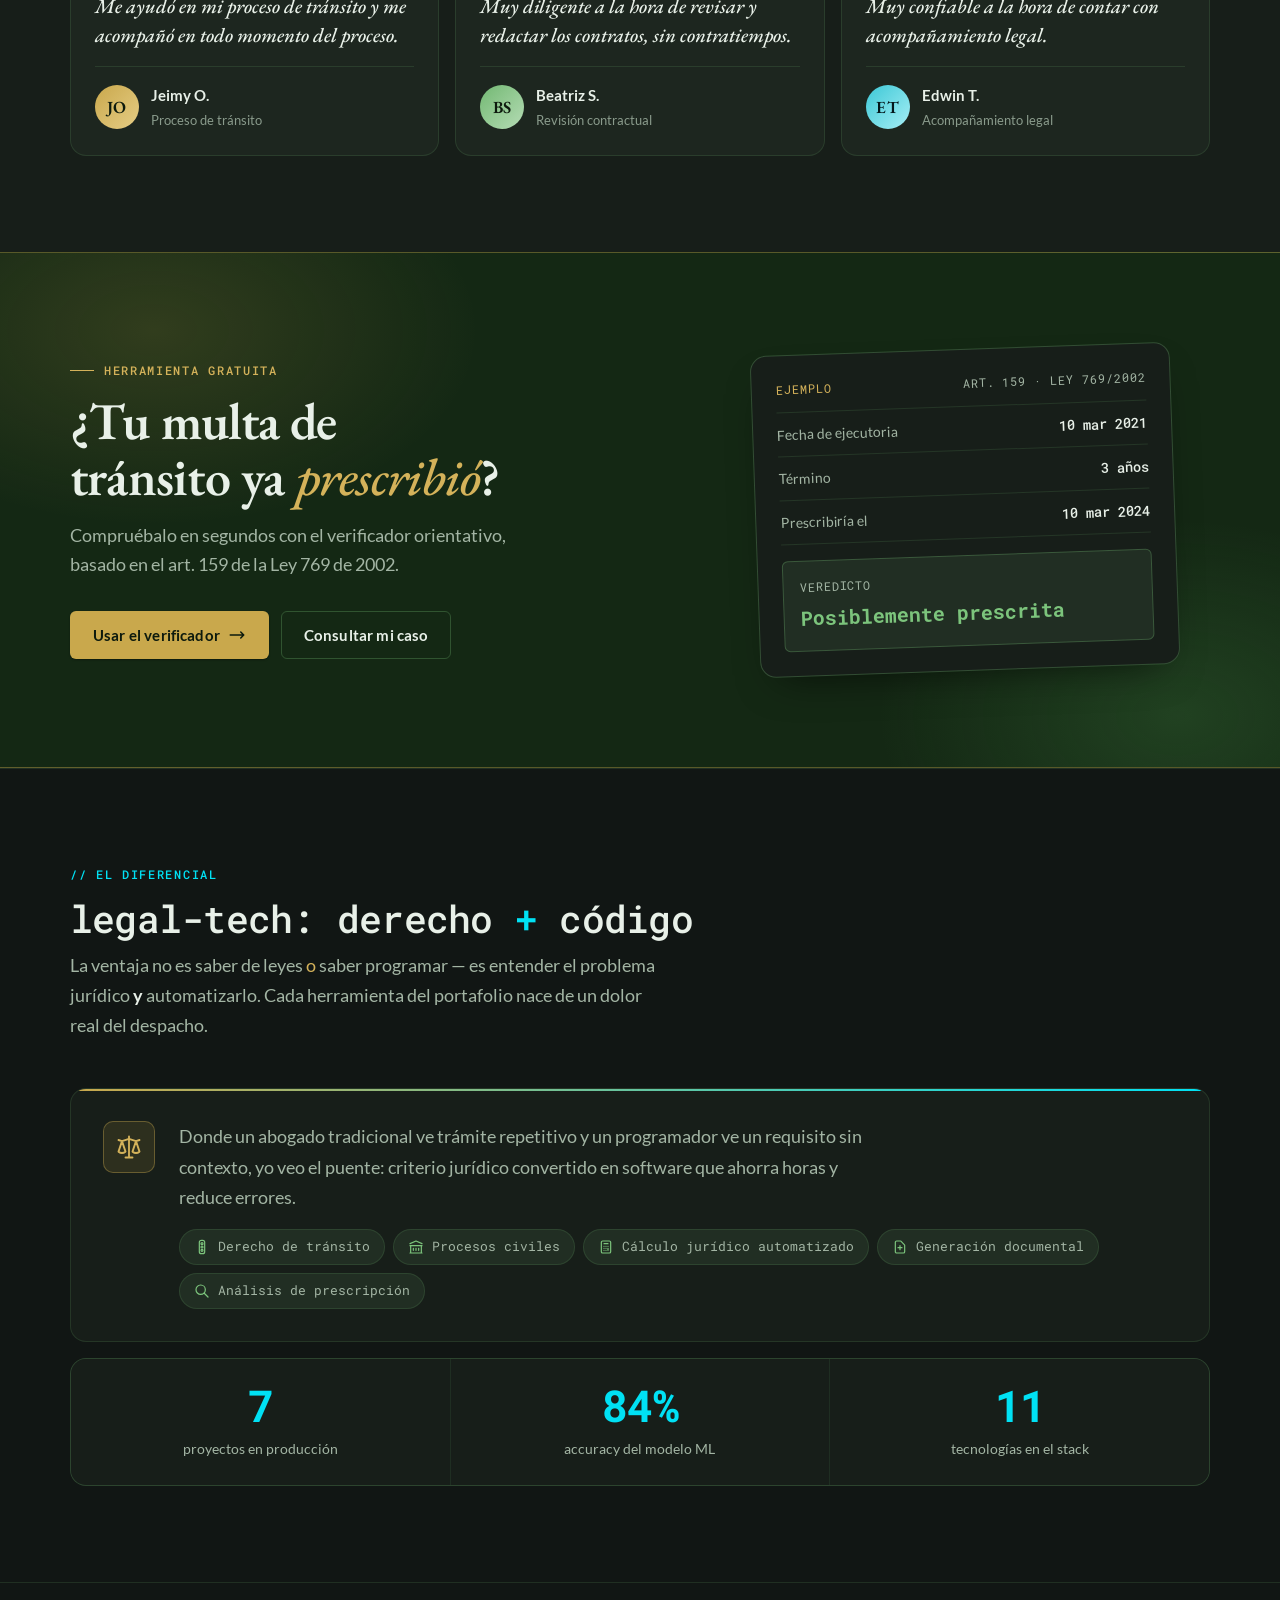
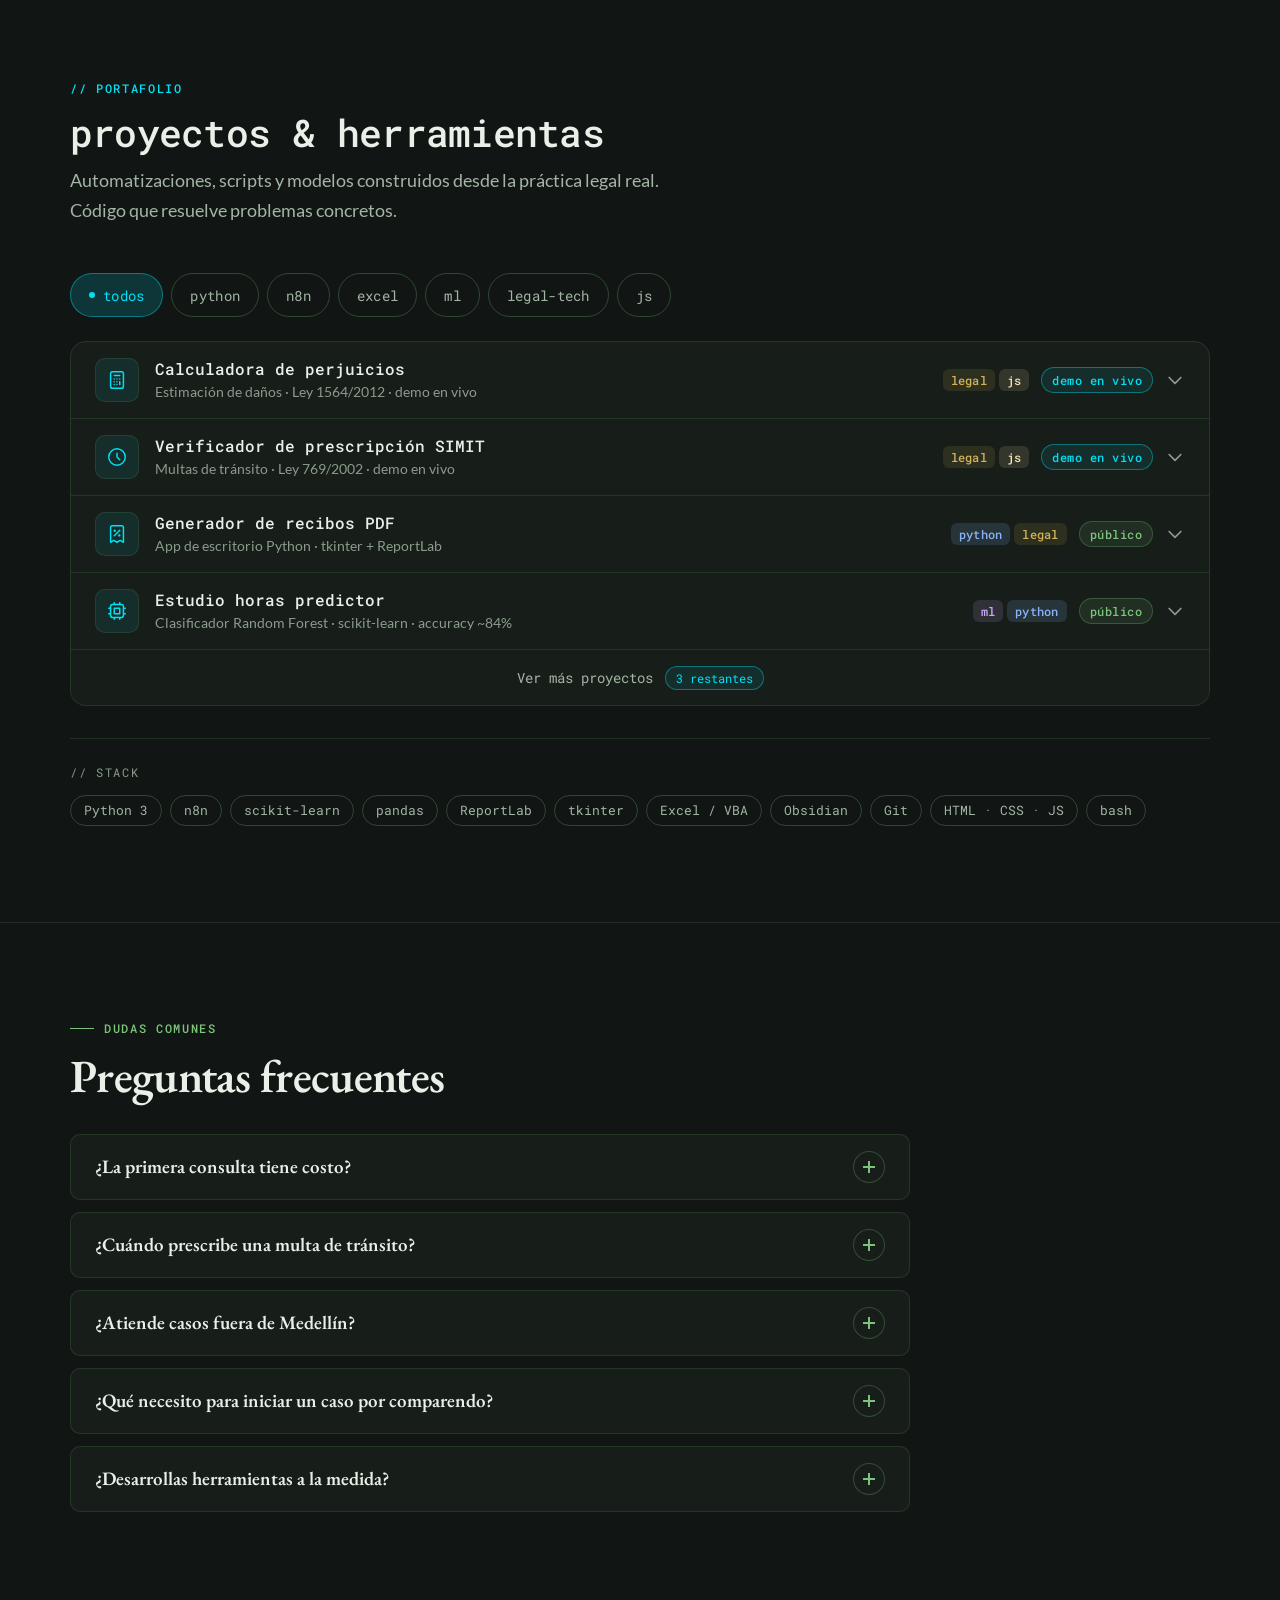
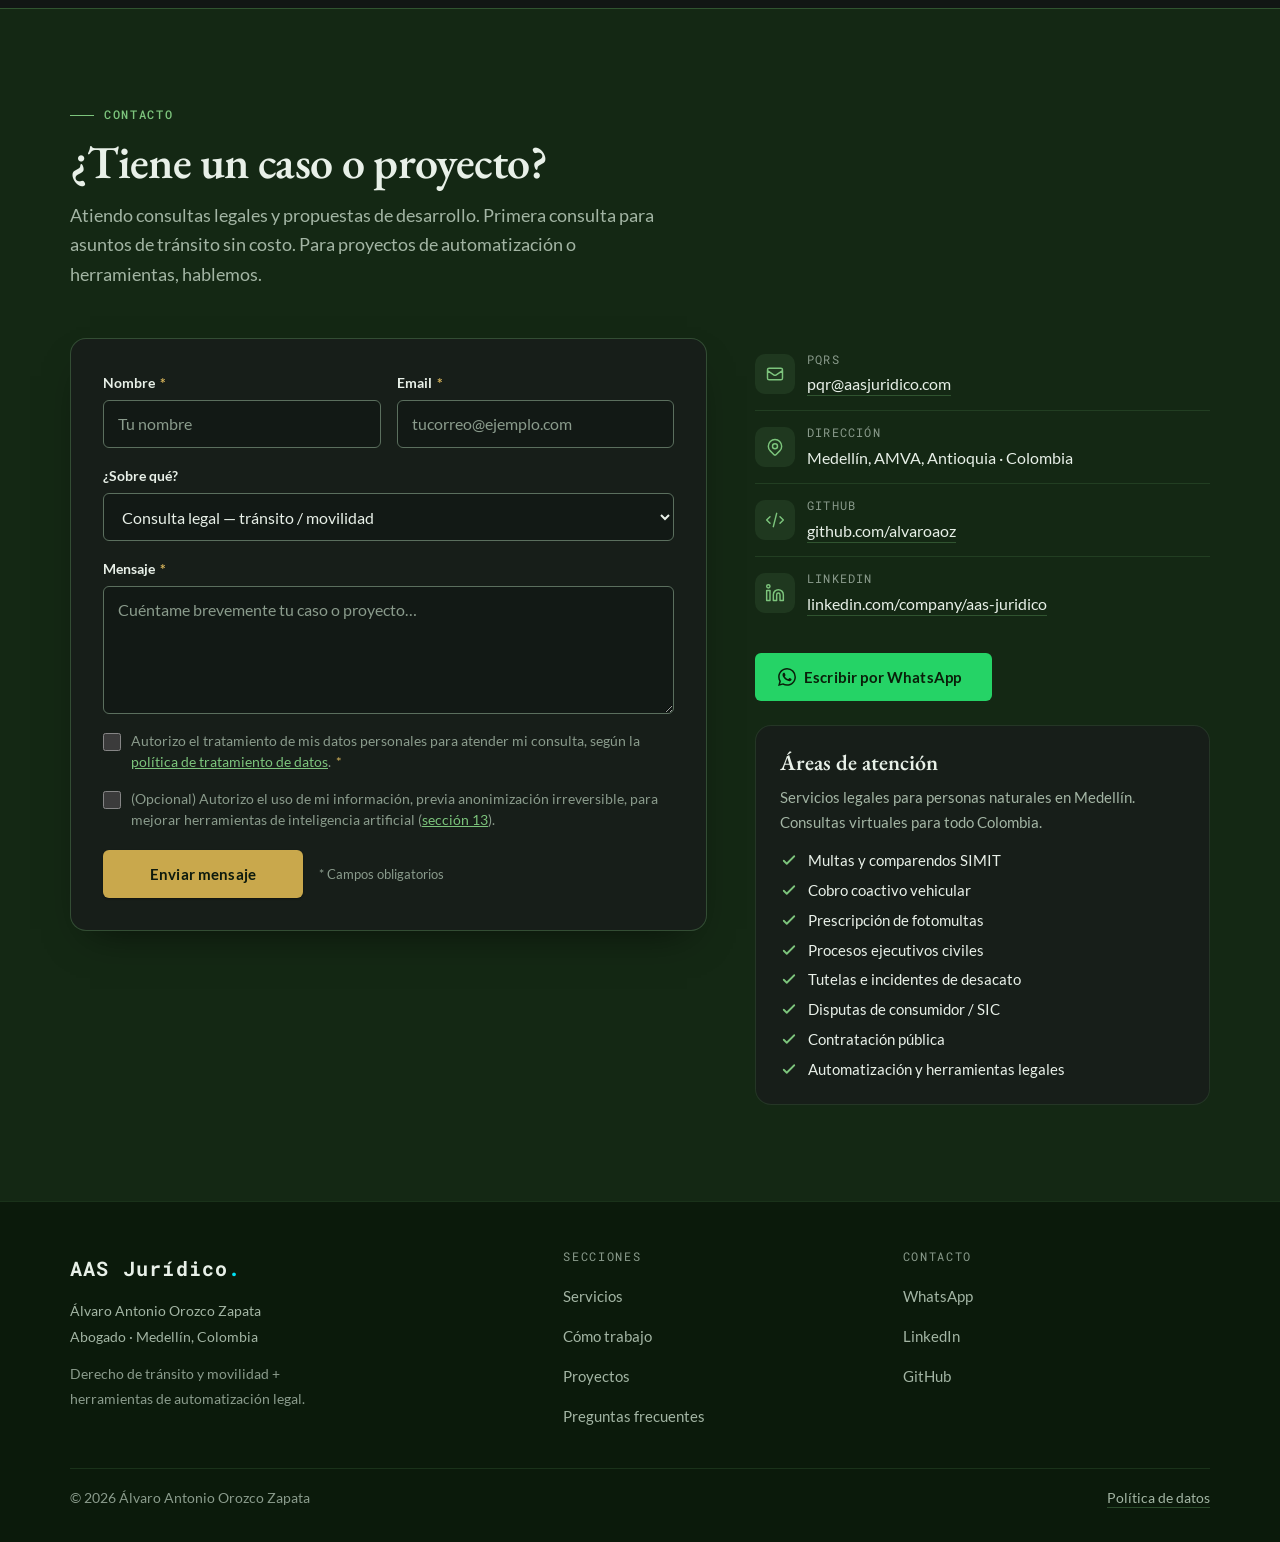
==== commit 62e82f33: "feat: data-consent checkboxes, AAS Jurídico branding in meta/OG image, custom 404 Co-Authored-By: Cl" ====
--- a/index.html
+++ b/index.html
@@ -9,7 +9,7 @@
   <meta http-equiv="Content-Security-Policy" content="default-src 'self'; script-src 'self' 'unsafe-inline'; style-src 'self' 'unsafe-inline'; font-src 'self' data:; img-src 'self' data:; connect-src 'self' https://api.web3forms.com; object-src 'none'; base-uri 'self'; form-action 'self'; upgrade-insecure-requests">
   <meta name="referrer" content="strict-origin-when-cross-origin">
 
-  <meta name="description" content="Álvaro Orozco — Abogado con enfoque en tránsito y movilidad en Medellín. Desarrollador de herramientas de automatización legal con Python, n8n y ML.">
+  <meta name="description" content="Abogado de tránsito y movilidad en Medellín, con atención en todo Colombia: multas, comparendos, fotomultas, prescripción y cobro coactivo. Primera consulta de tránsito sin costo.">
   <meta name="author" content="Álvaro Antonio Orozco Zapata">
   <meta name="color-scheme" content="dark light">
   <meta name="theme-color" content="#111614">
@@ -19,16 +19,16 @@
   <meta property="og:type" content="website">
   <meta property="og:url" content="https://www.aasjuridico.com/">
   <meta property="og:title" content="AAS Jurídico — Abogado">
-  <meta property="og:description" content="Derecho de tránsito y movilidad en Medellín + herramientas de automatización legal con Python, n8n y ML.">
+  <meta property="og:description" content="Abogado de tránsito y movilidad en Medellín, con atención en todo Colombia: multas, comparendos, fotomultas, prescripción y cobro coactivo. Primera consulta de tránsito sin costo.">
   <meta property="og:locale" content="es_CO">
   <meta property="og:image" content="https://www.aasjuridico.com/src/img/og-image.jpg">
   <meta property="og:image:type" content="image/jpeg">
-  <meta property="og:image:alt" content="Álvaro Orozco — Abogado · Medellín · automatización legal">
+  <meta property="og:image:alt" content="AAS Jurídico — Derecho de tránsito y movilidad en Medellín">
   <meta property="og:image:width" content="1200">
   <meta property="og:image:height" content="630">
   <meta name="twitter:card" content="summary_large_image">
   <meta name="twitter:title" content="AAS Jurídico — Abogado">
-  <meta name="twitter:description" content="Derecho de tránsito y movilidad en Medellín + automatización legal con Python, n8n y ML.">
+  <meta name="twitter:description" content="Abogado de tránsito y movilidad en Medellín, con atención en todo Colombia: multas, comparendos, fotomultas, prescripción y cobro coactivo. Primera consulta de tránsito sin costo.">
   <meta name="twitter:image" content="https://www.aasjuridico.com/src/img/og-image.jpg">
 
   <title>AAS Jurídico — Abogado</title>
@@ -40,8 +40,8 @@
   <!-- Fuentes autoalojadas: sin peticiones a Google; precarga las del primer pintado -->
   <link rel="preload" href="/css/fonts/lato-400.woff2" as="font" type="font/woff2" crossorigin>
   <link rel="preload" href="/css/fonts/eb-garamond-500-700.woff2" as="font" type="font/woff2" crossorigin>
-  <link rel="stylesheet" href="/css/fonts.css?v=10">
-  <link rel="stylesheet" href="css/main.css?v=10">
+  <link rel="stylesheet" href="/css/fonts.css?v=11">
+  <link rel="stylesheet" href="css/main.css?v=11">
 
   <!-- Evita parpadeo de tema: aplica el tema guardado antes de pintar.
        La clase .js habilita las animaciones de scroll (sin JS el contenido se ve igual). -->
@@ -103,7 +103,7 @@
 
   <div class="hero__law">
     <div class="hero__law-logo fade-up delay-1">
-      <img src="/src/img/logo-full.svg" alt="Álvaro Orozco Servicios Jurídicos" class="hero__law-logo-img" width="115" height="132" fetchpriority="high" decoding="async">
+      <img src="/src/img/logo-full.svg" alt="AAS Jurídico" class="hero__law-logo-img" width="115" height="132" fetchpriority="high" decoding="async">
     </div>
     <p class="hero__eyebrow fade-up delay-2">Abogado · Medellín, Colombia</p>
     <h1 class="fade-up delay-3">
@@ -519,6 +519,14 @@
         <label for="cf-msg">Mensaje <span class="field__req" aria-hidden="true">*</span></label>
         <textarea id="cf-msg" name="message" required rows="4" maxlength="2000" placeholder="Cuéntame brevemente tu caso o proyecto…"></textarea>
       </div>
+      <label class="form-consent">
+        <input type="checkbox" name="autoriza_datos" value="Sí" required>
+        <span>Autorizo el tratamiento de mis datos personales para atender mi consulta, según la <a href="/politica.html">política de tratamiento de datos</a>. <span class="field__req" aria-hidden="true">*</span></span>
+      </label>
+      <label class="form-consent">
+        <input type="checkbox" name="autoriza_ia" value="Sí">
+        <span>(Opcional) Autorizo el uso de mi información, previa anonimización irreversible, para mejorar herramientas de inteligencia artificial (<a href="/politica.html#ia">sección 13</a>).</span>
+      </label>
       <div class="contact-form__footer">
         <button type="submit" class="btn-gold contact-form__submit" id="cf-submit">Enviar mensaje</button>
         <p class="contact-form__hint" aria-hidden="true">* Campos obligatorios</p>
@@ -625,7 +633,7 @@
     {
       "@type": "LegalService",
       "@id": "https://www.aasjuridico.com/#legalservice",
-      "name": "Álvaro Orozco — Servicios Jurídicos",
+      "name": "AAS Jurídico",
       "description": "Abogado con enfoque en derecho de tránsito y movilidad en Medellín. Multas SIMIT, cobros coactivos, procesos civiles y herramientas de automatización legal.",
       "url": "https://www.aasjuridico.com/",
       "image": "https://www.aasjuridico.com/src/img/og-image.jpg",
@@ -683,7 +691,7 @@
       "@type": "Person",
       "@id": "https://www.aasjuridico.com/#person",
       "name": "Álvaro Antonio Orozco Zapata",
-      "jobTitle": "Abogado y Desarrollador",
+      "jobTitle": "Abogado",
       "hasCredential": {
         "@type": "EducationalOccupationalCredential",
         "credentialCategory": "Tarjeta profesional de abogado vigente",
@@ -702,8 +710,8 @@
 }
 </script>
 
-<script src="/js/main.js?v=10"></script>
-<script src="/js/projects.js?v=10"></script>
-<script src="/js/renderer.js?v=10"></script>
+<script src="/js/main.js?v=11"></script>
+<script src="/js/projects.js?v=11"></script>
+<script src="/js/renderer.js?v=11"></script>
 </body>
 </html>
--- a/css/main.css
+++ b/css/main.css
@@ -2750,6 +2750,6 @@
 .testi-leave > summary::-webkit-details-marker { display: none; }
 .testi-leave[open] > summary { margin-bottom: 2.4rem; }
 .testi-form { max-width: 72rem; margin-inline: auto; text-align: left; }
-.testi-form__consent { display: flex; gap: 1rem; align-items: flex-start; font-size: 1.4rem; color: var(--text-dim); line-height: 1.5; }
-.testi-form__consent input { margin-top: 0.3rem; flex-shrink: 0; width: 1.8rem; height: 1.8rem; accent-color: var(--brand); }
-.testi-form__consent a { color: var(--brand); text-decoration: underline; }
+.form-consent, .testi-form__consent { display: flex; gap: 1rem; align-items: flex-start; font-size: 1.4rem; color: var(--text-dim); line-height: 1.5; }
+.form-consent input, .testi-form__consent input { margin-top: 0.3rem; flex-shrink: 0; width: 1.8rem; height: 1.8rem; accent-color: var(--brand); }
+.form-consent a, .testi-form__consent a { color: var(--brand); text-decoration: underline; }
